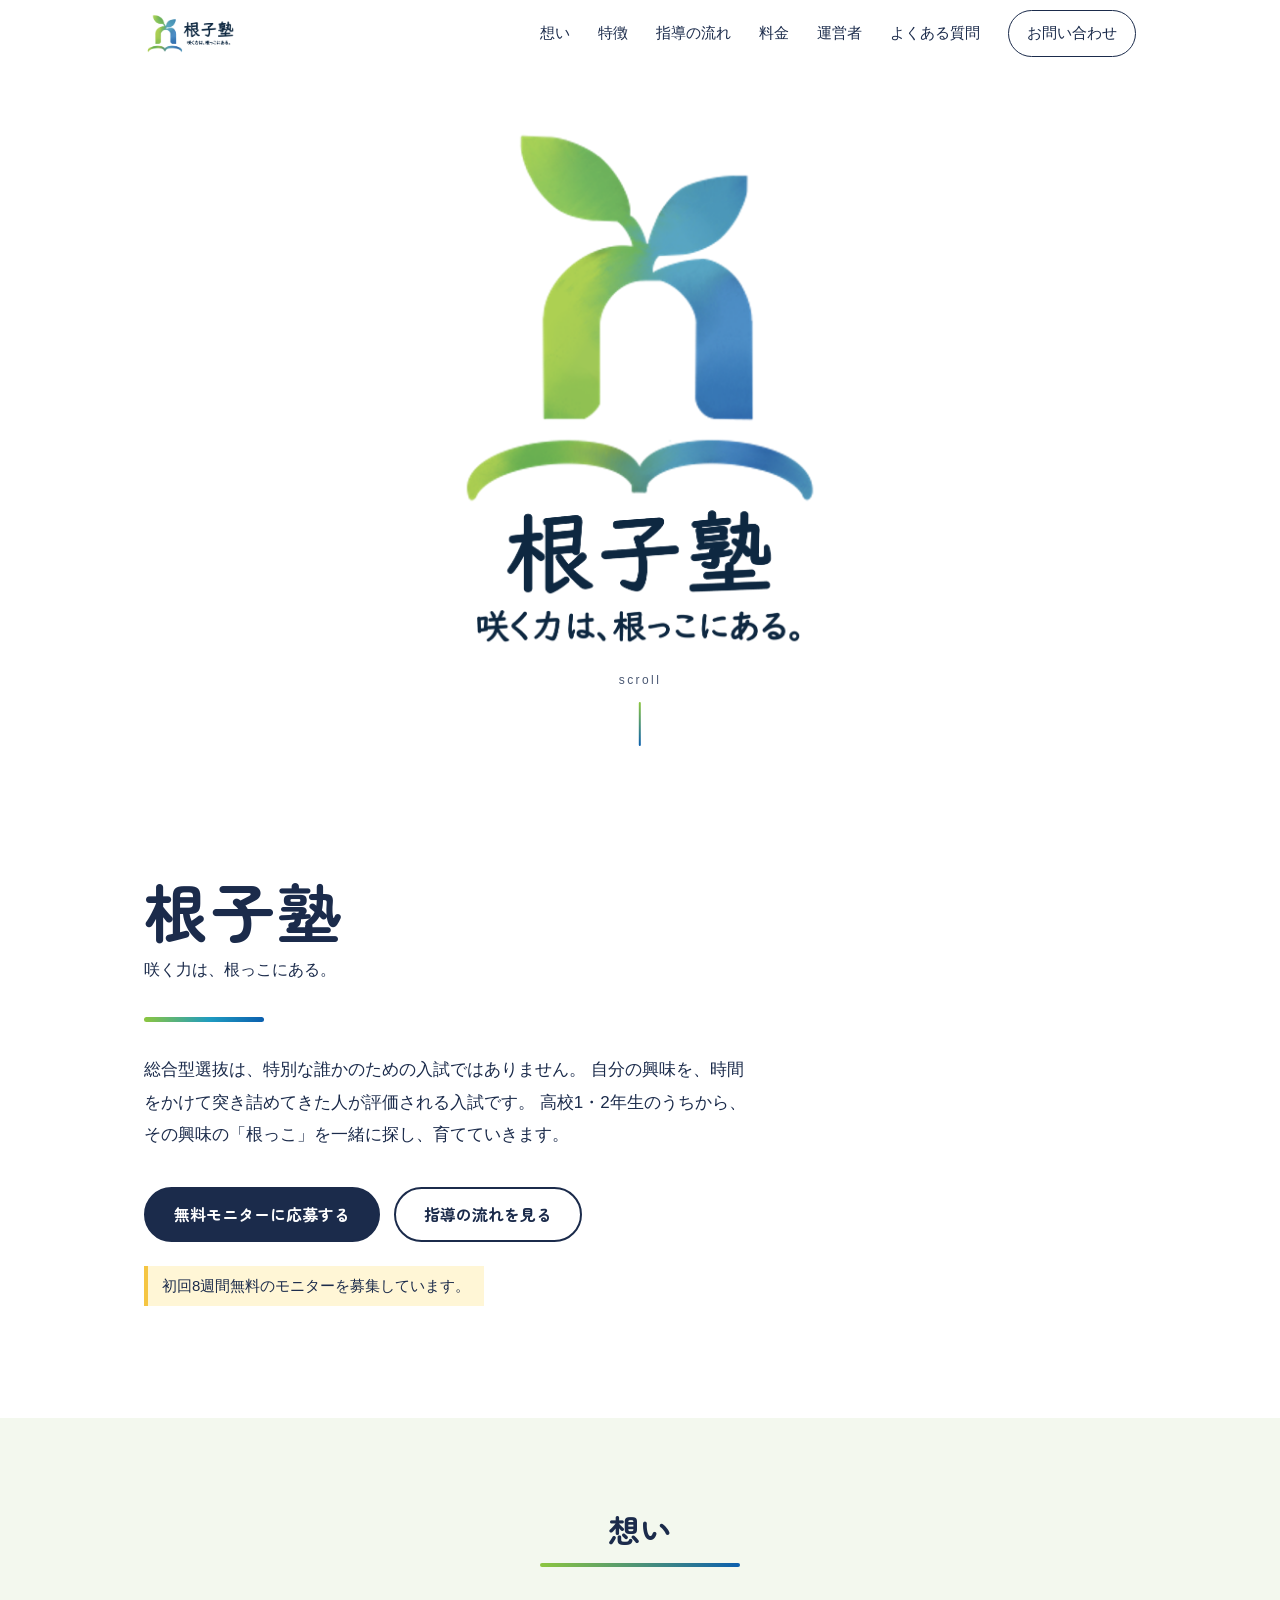
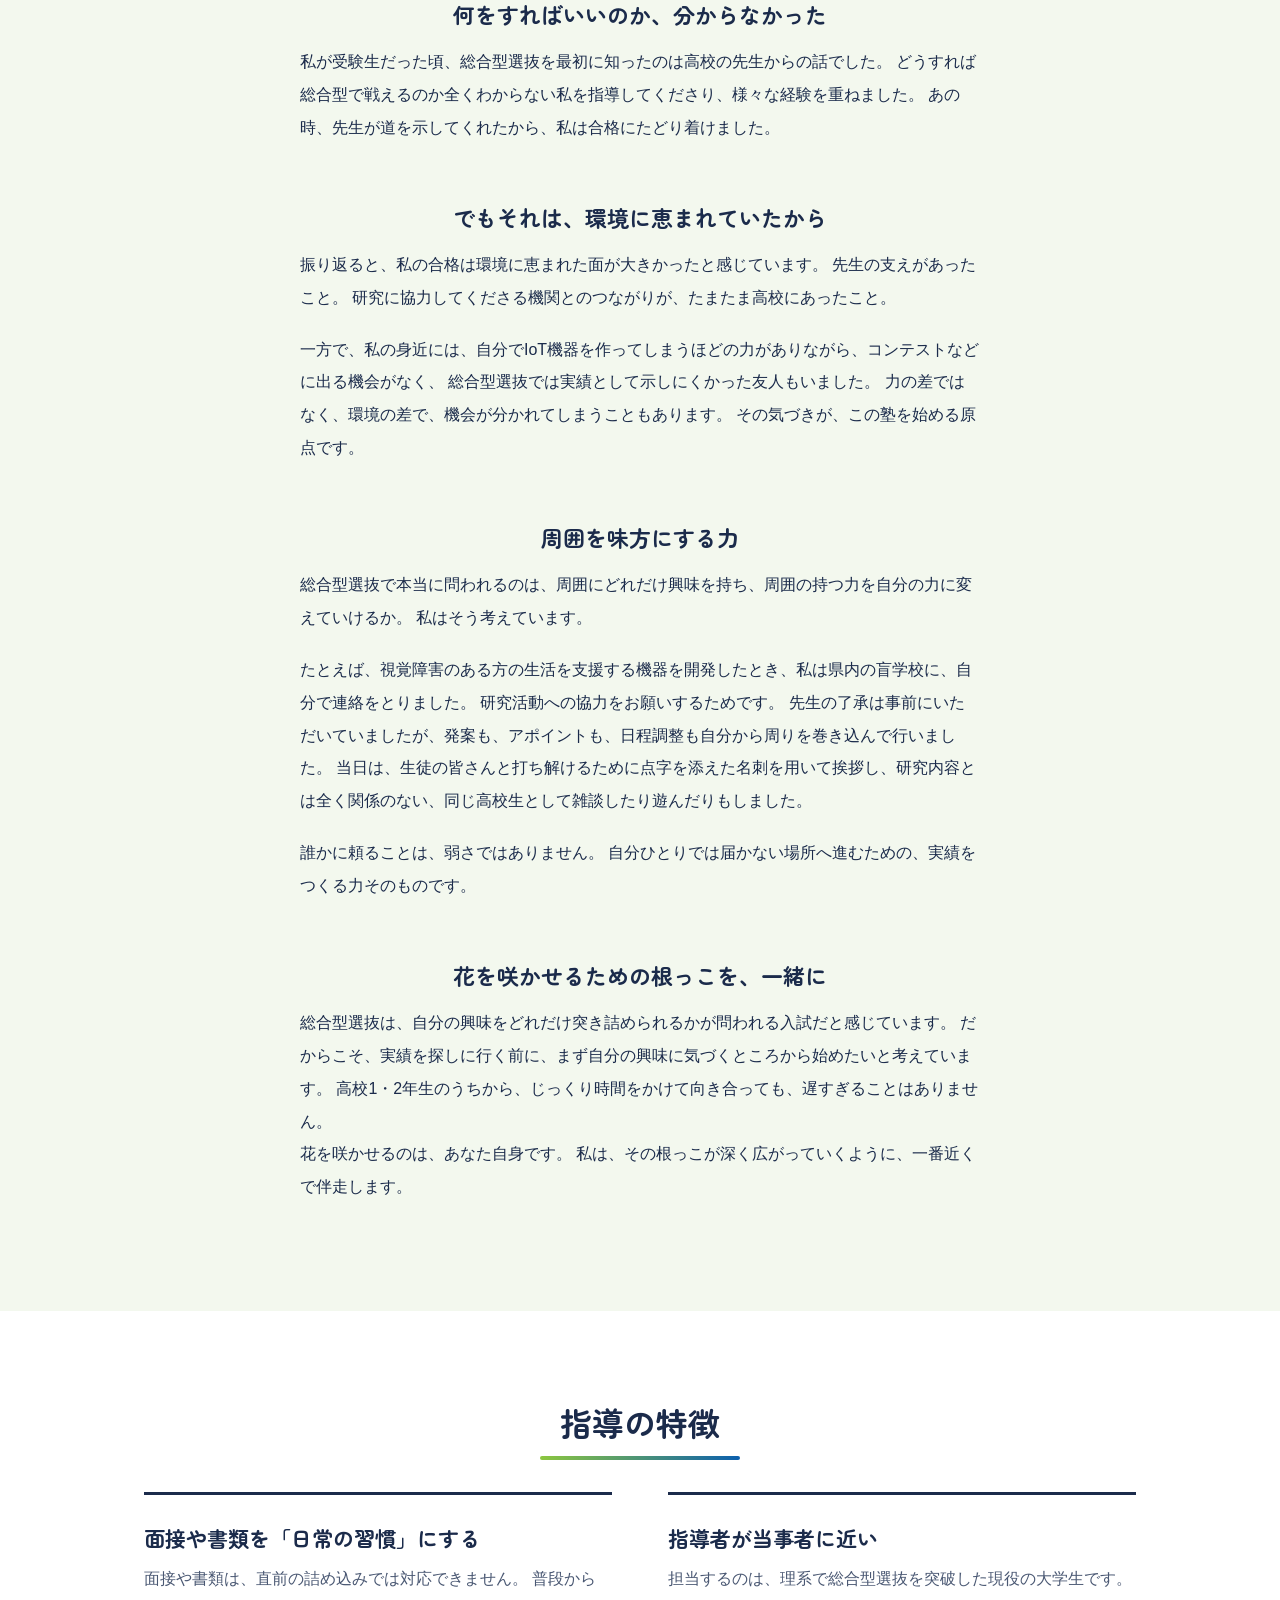
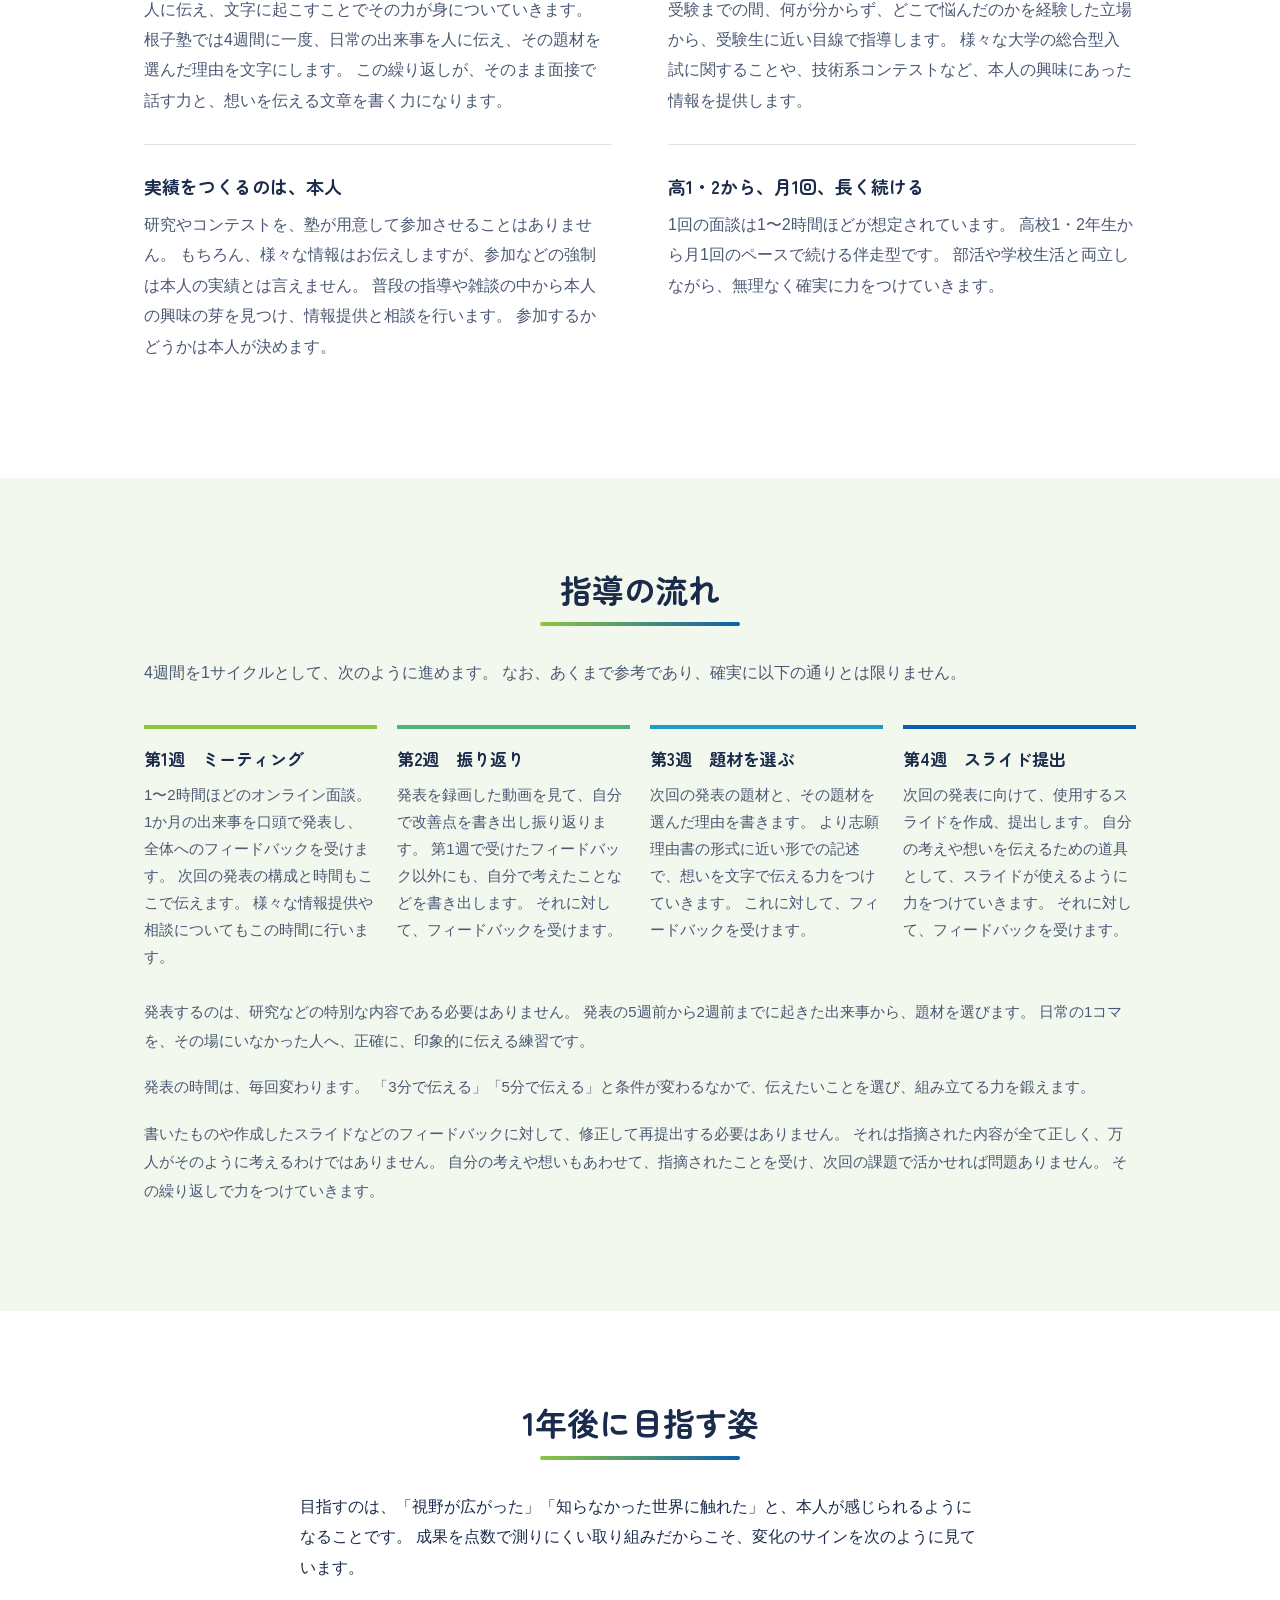
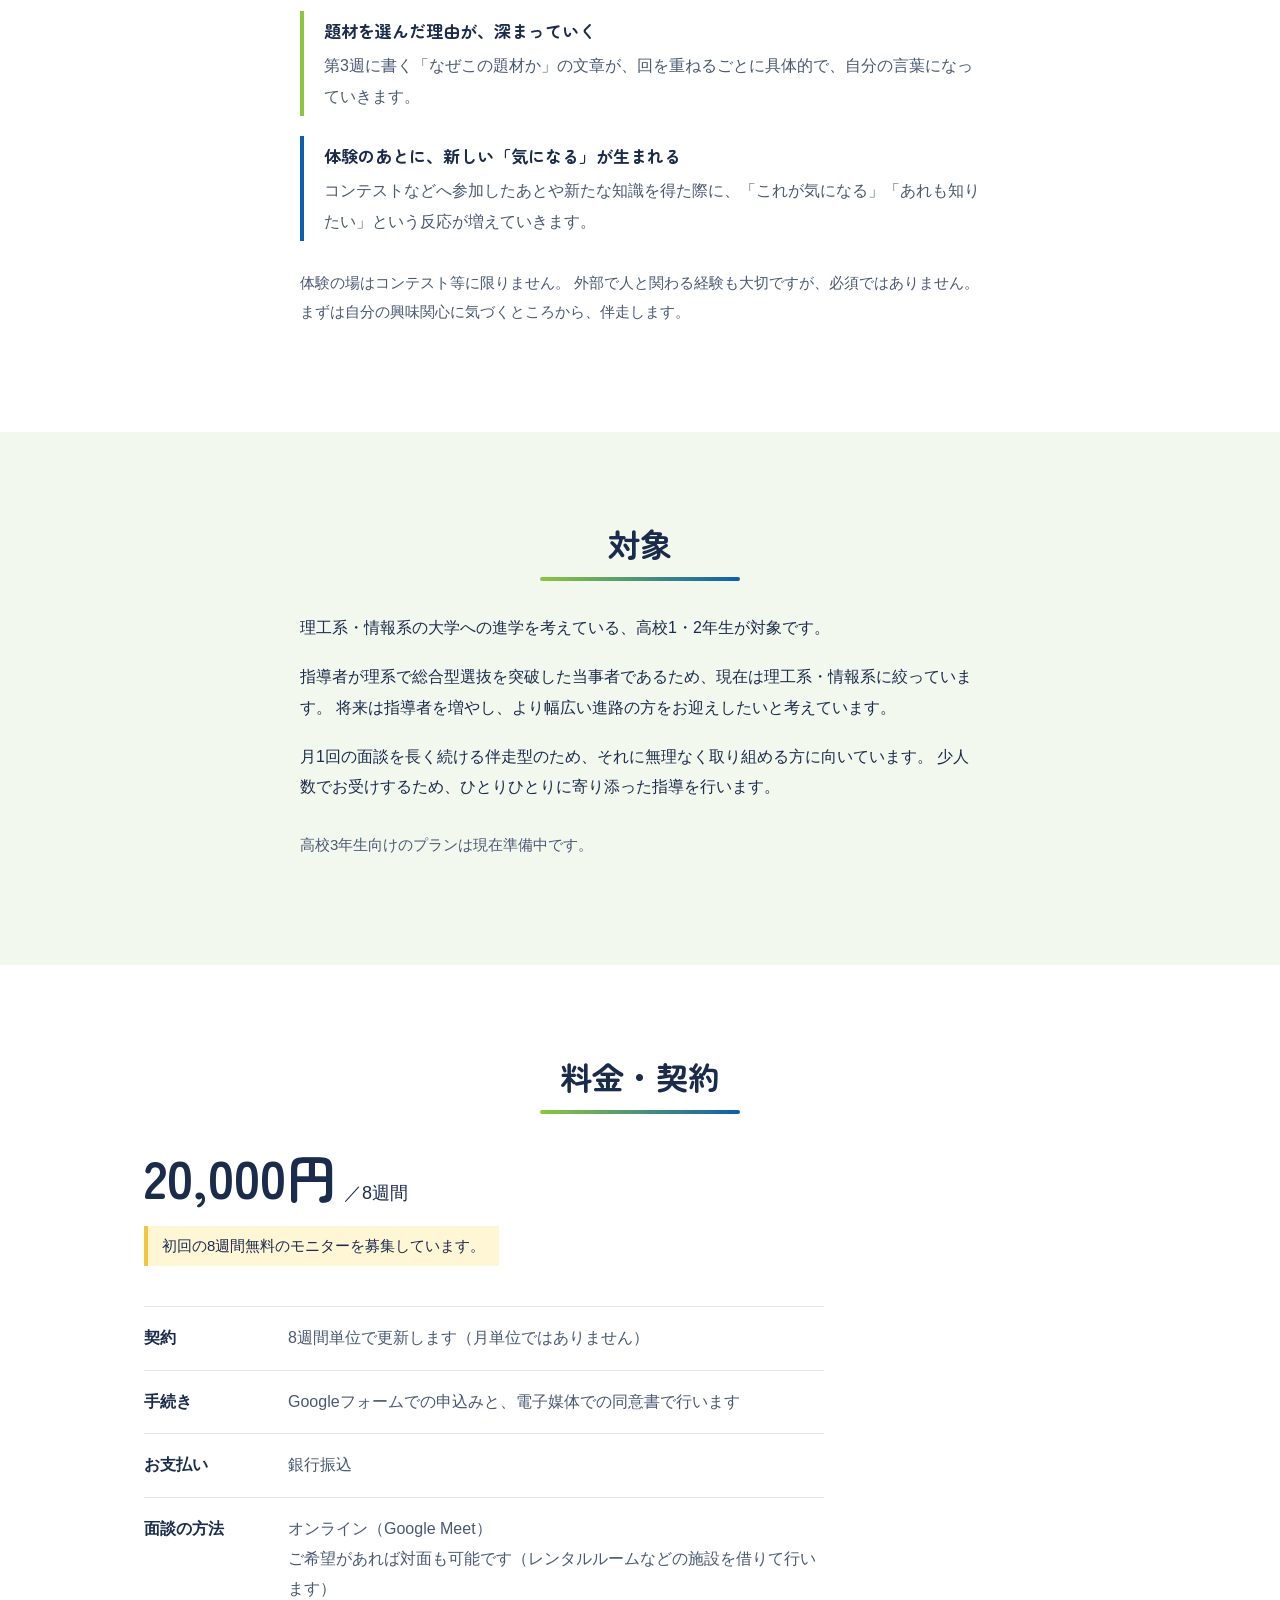
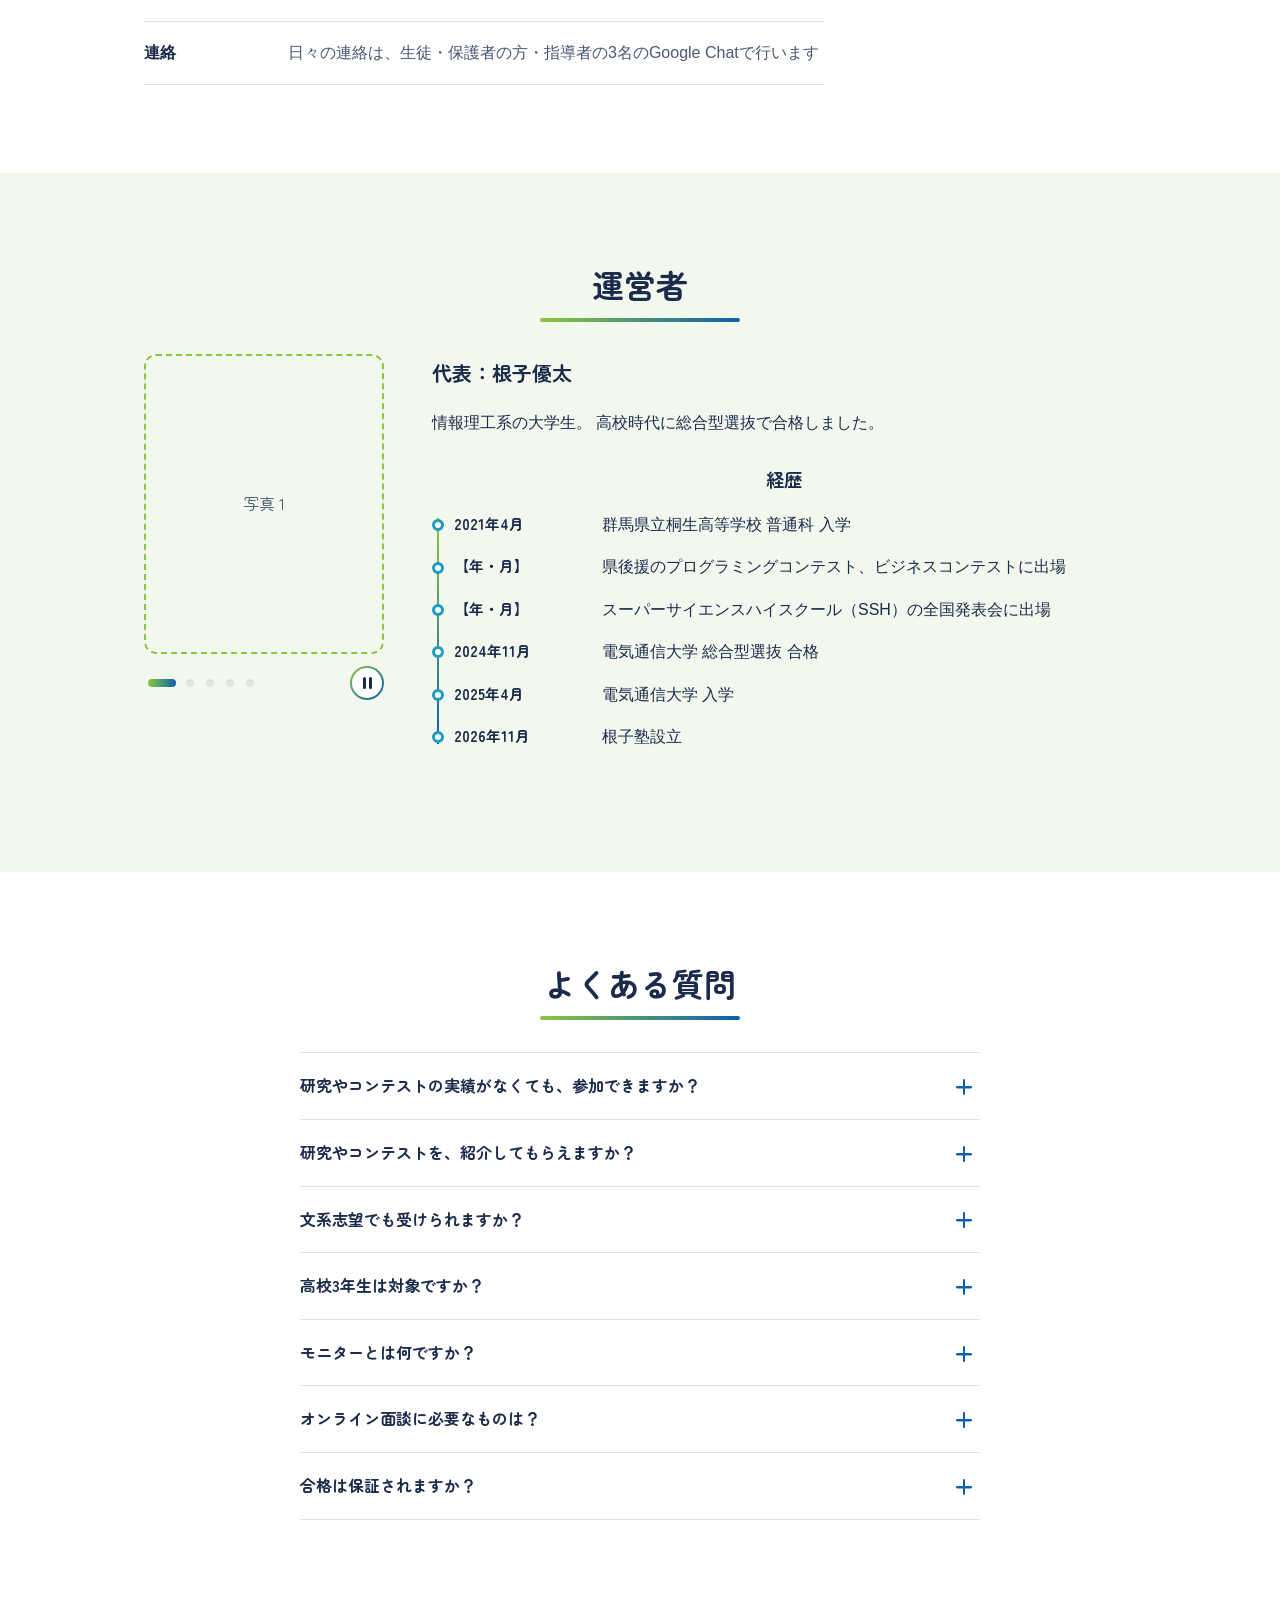
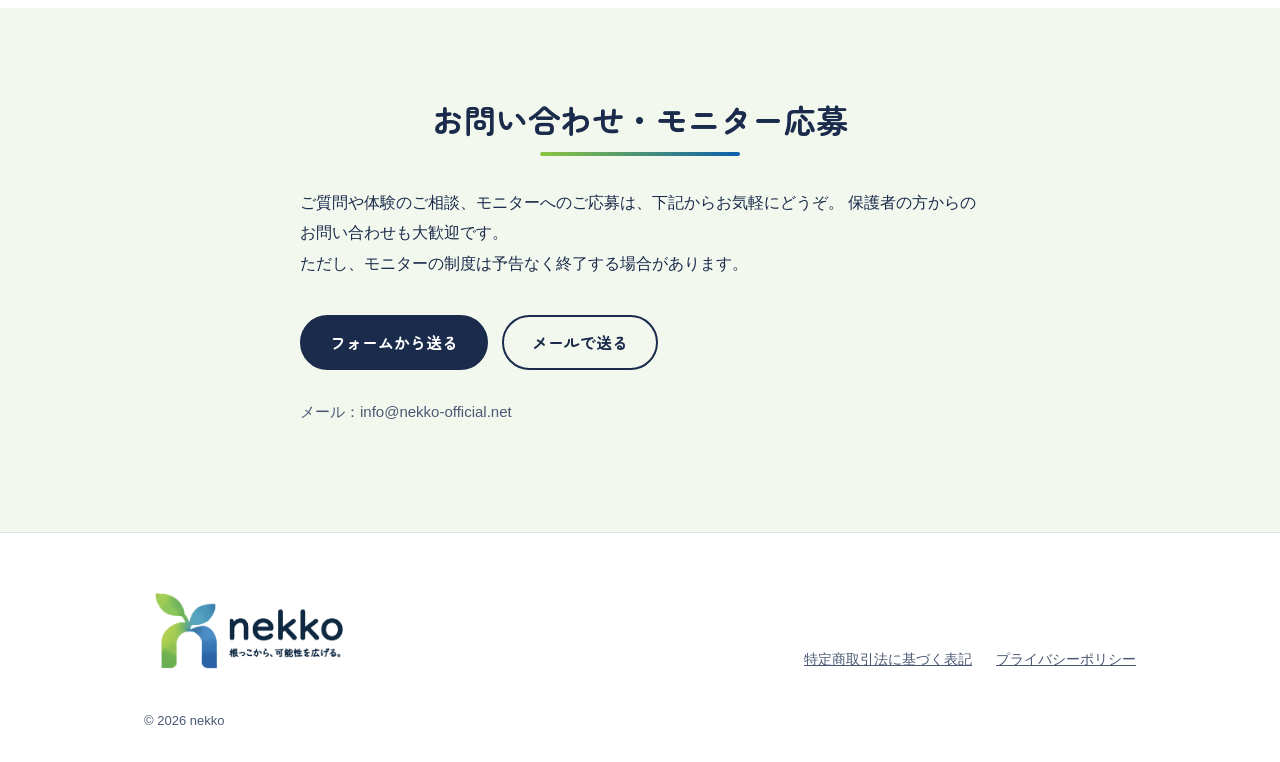
==== index.html @ 1ff7f55e "Revise meta description and clean up comments Updated the description meta tag and removed preparati" ====
<!DOCTYPE html>
<html lang="ja">
<head>
  <meta charset="UTF-8">
  <meta name="viewport" content="width=device-width, initial-scale=1">
  <title>根子塾｜咲く力は、根っこにある。</title>
  <meta name="description" content="理系の高校1・2年生のための、総合型選抜の伴走塾。月1回の面談と日々の小さな発表・記述で、自分の興味を深める習慣をつくります。">
  <meta property="og:title" content="根子塾">
  <meta property="og:description" content="咲く力は、根っこにある。理工系・情報系を志す高校1・2年生のための、総合型選抜の伴走塾。">
  <meta property="og:type" content="website">

  <link rel="preconnect" href="https://fonts.googleapis.com">
  <link rel="preconnect" href="https://fonts.gstatic.com" crossorigin>
  <link href="https://fonts.googleapis.com/css2?family=Zen+Maru+Gothic:wght@500;700&display=swap" rel="stylesheet">
  <script>document.documentElement.classList.add("js");</script>
  <link rel="stylesheet" href="style.css">
</head>
<body id="top">

<div class="sticky-top">

<header class="site-header">
  <div class="inner header-inner">
    <a class="header-logo" href="#top" aria-label="根子塾 ページの先頭へ">
      <img src="logo/juku_Blogo_original.png" alt="根子塾">
    </a>
    <nav class="global-nav" aria-label="メインメニュー">
      <a href="#about">想い</a>
      <a href="#features">特徴</a>
      <a href="#flow">指導の流れ</a>
      <a href="#price">料金</a>
      <a href="#profile">運営者</a>
      <a href="#faq">よくある質問</a>
      <a class="nav-cta" href="#contact">お問い合わせ</a>
    </nav>
  </div>
</header>

</div>

<main>

  <section class="first-view" aria-label="ロゴ">
    <h1 class="first-logo-wrap">
      <img class="first-logo" src="logo/juku_Clogo_original.png" alt="nekko 総合型選抜塾">
    </h1>
    <a class="scroll-cue" href="#intro" aria-label="本文へスクロール">
      <span>scroll</span>
    </a>
  </section>

  <section class="hero" id="intro">
    <div class="inner">
      <p class="hero-catch">根子塾</p>
      <p>咲く力は、根っこにある。</p>
      <div class="rule" aria-hidden="true"></div>
      <p class="hero-lead">
        総合型選抜は、特別な誰かのための入試ではありません。
        自分の興味を、時間をかけて突き詰めてきた人が評価される入試です。
        高校1・2年生のうちから、その興味の「根っこ」を一緒に探し、育てていきます。
      </p>
      <div class="hero-actions">
        <a class="btn btn-primary" href="#contact">無料モニターに応募する</a>
        <a class="btn btn-secondary" href="#flow">指導の流れを見る</a>
      </div>
      <p class="notice">初回8週間無料のモニターを募集しています。</p>
    </div>
  </section>

  <section class="section section-tint" id="about">
    <div class="inner narrow column">
      <h2>想い</h2>

      <h3>何をすればいいのか、分からなかった</h3>
      <p>
        私が受験生だった頃、総合型選抜を最初に知ったのは高校の先生からの話でした。
        どうすれば総合型で戦えるのか全くわからない私を指導してくださり、様々な経験を重ねました。
        あの時、先生が道を示してくれたから、私は合格にたどり着けました。
      </p>

      <h3>でもそれは、環境に恵まれていたから</h3>
      <p>
        振り返ると、私の合格は環境に恵まれた面が大きかったと感じています。
        先生の支えがあったこと。
        研究に協力してくださる機関とのつながりが、たまたま高校にあったこと。
      </p>
      <p>
        一方で、私の身近には、自分でIoT機器を作ってしまうほどの力がありながら、コンテストなどに出る機会がなく、
        総合型選抜では実績として示しにくかった友人もいました。
        力の差ではなく、環境の差で、機会が分かれてしまうこともあります。
        その気づきが、この塾を始める原点です。
      </p>

      <h3>周囲を味方にする力</h3>
      <p>
        総合型選抜で本当に問われるのは、周囲にどれだけ興味を持ち、周囲の持つ力を自分の力に変えていけるか。
        私はそう考えています。
      </p>
      <p>
        たとえば、視覚障害のある方の生活を支援する機器を開発したとき、私は県内の盲学校に、自分で連絡をとりました。
        研究活動への協力をお願いするためです。
        先生の了承は事前にいただいていましたが、発案も、アポイントも、日程調整も自分から周りを巻き込んで行いました。
        当日は、生徒の皆さんと打ち解けるために点字を添えた名刺を用いて挨拶し、研究内容とは全く関係のない、同じ高校生として雑談したり遊んだりもしました。
      </p>
      <p>
        誰かに頼ることは、弱さではありません。
        自分ひとりでは届かない場所へ進むための、実績をつくる力そのものです。
      </p>

      <h3>花を咲かせるための根っこを、一緒に</h3>
      <p>
        総合型選抜は、自分の興味をどれだけ突き詰められるかが問われる入試だと感じています。
        だからこそ、実績を探しに行く前に、まず自分の興味に気づくところから始めたいと考えています。
        高校1・2年生のうちから、じっくり時間をかけて向き合っても、遅すぎることはありません。
        <br>
        花を咲かせるのは、あなた自身です。
        私は、その根っこが深く広がっていくように、一番近くで伴走します。
      </p>
    </div>
  </section>

  <section class="section" id="features">
    <div class="inner">
      <h2>指導の特徴</h2>
      <dl class="features">
        <div class="feature feature-main">
          <dt>面接や書類を「日常の習慣」にする</dt>
          <dd>
            面接や書類は、直前の詰め込みでは対応できません。
            普段から人に伝え、文字に起こすことでその力が身についていきます。
            根子塾では4週間に一度、日常の出来事を人に伝え、その題材を選んだ理由を文字にします。
            この繰り返しが、そのまま面接で話す力と、想いを伝える文章を書く力になります。
          </dd>
        </div>
        <div class="feature feature-main">
          <dt>指導者が当事者に近い</dt>
          <dd>
            担当するのは、理系で総合型選抜を突破した現役の大学生です。
            受験までの間、何が分からず、どこで悩んだのかを経験した立場から、受験生に近い目線で指導します。
            様々な大学の総合型入試に関することや、技術系コンテストなど、本人の興味にあった情報を提供します。
          </dd>
        </div>
        <div class="feature">
          <dt>実績をつくるのは、本人</dt>
          <dd>
            研究やコンテストを、塾が用意して参加させることはありません。
            もちろん、様々な情報はお伝えしますが、参加などの強制は本人の実績とは言えません。
            普段の指導や雑談の中から本人の興味の芽を見つけ、情報提供と相談を行います。
            参加するかどうかは本人が決めます。
          </dd>
        </div>
        <div class="feature">
          <dt>高1・2から、月1回、長く続ける</dt>
          <dd>
            1回の面談は1〜2時間ほどが想定されています。
            高校1・2年生から月1回のペースで続ける伴走型です。
            部活や学校生活と両立しながら、無理なく確実に力をつけていきます。
          </dd>
        </div>
      </dl>
    </div>
  </section>

  <section class="section section-tint" id="flow">
    <div class="inner">
      <h2>指導の流れ</h2>
      <p class="section-lead">
        4週間を1サイクルとして、次のように進めます。
        なお、あくまで参考であり、確実に以下の通りとは限りません。
      </p>
      <ol class="steps">
        <li>
          <h3>第1週　ミーティング</h3>
          <p>
            1〜2時間ほどのオンライン面談。
            1か月の出来事を口頭で発表し、全体へのフィードバックを受けます。
            次回の発表の構成と時間もここで伝えます。
            様々な情報提供や相談についてもこの時間に行います。
          </p>
        </li>
        <li>
          <h3>第2週　振り返り</h3>
          <p>
            発表を録画した動画を見て、自分で改善点を書き出し振り返ります。
            第1週で受けたフィードバック以外にも、自分で考えたことなどを書き出します。
            それに対して、フィードバックを受けます。
          </p>
        </li>
        <li>
          <h3>第3週　題材を選ぶ</h3>
          <p>
            次回の発表の題材と、その題材を選んだ理由を書きます。
            より志願理由書の形式に近い形での記述で、想いを文字で伝える力をつけていきます。
            これに対して、フィードバックを受けます。
          </p>
        </li>
        <li>
          <h3>第4週　スライド提出</h3>
          <p>
            次回の発表に向けて、使用するスライドを作成、提出します。
            自分の考えや想いを伝えるための道具として、スライドが使えるように力をつけていきます。
            それに対して、フィードバックを受けます。
          </p>
        </li>
      </ol>
      <div class="note">
        <p>
          発表するのは、研究などの特別な内容である必要はありません。
          発表の5週前から2週前までに起きた出来事から、題材を選びます。
          日常の1コマを、その場にいなかった人へ、正確に、印象的に伝える練習です。
        </p>
        <p>
          発表の時間は、毎回変わります。
          「3分で伝える」「5分で伝える」と条件が変わるなかで、伝えたいことを選び、組み立てる力を鍛えます。
        </p>
        <p>
          書いたものや作成したスライドなどのフィードバックに対して、修正して再提出する必要はありません。
          それは指摘された内容が全て正しく、万人がそのように考えるわけではありません。
          自分の考えや想いもあわせて、指摘されたことを受け、次回の課題で活かせれば問題ありません。
          その繰り返しで力をつけていきます。
        </p>
      </div>
    </div>
  </section>

  <section class="section" id="goal">
    <div class="inner narrow">
      <h2>1年後に目指す姿</h2>
      <p>
        目指すのは、「視野が広がった」「知らなかった世界に触れた」と、本人が感じられるようになることです。
        成果を点数で測りにくい取り組みだからこそ、変化のサインを次のように見ています。
      </p>
      <ul class="signs">
        <li>
          <strong>題材を選んだ理由が、深まっていく</strong>
          <span>第3週に書く「なぜこの題材か」の文章が、回を重ねるごとに具体的で、自分の言葉になっていきます。</span>
        </li>
        <li>
          <strong>体験のあとに、新しい「気になる」が生まれる</strong>
          <span>コンテストなどへ参加したあとや新たな知識を得た際に、「これが気になる」「あれも知りたい」という反応が増えていきます。</span>
        </li>
      </ul>
      <p class="note">
        体験の場はコンテスト等に限りません。
        外部で人と関わる経験も大切ですが、必須ではありません。
        まずは自分の興味関心に気づくところから、伴走します。
      </p>
    </div>
  </section>

  <section class="section section-tint" id="target">
    <div class="inner narrow">
      <h2>対象</h2>
      <p>理工系・情報系の大学への進学を考えている、高校1・2年生が対象です。</p>
      <p>
        指導者が理系で総合型選抜を突破した当事者であるため、現在は理工系・情報系に絞っています。
        将来は指導者を増やし、より幅広い進路の方をお迎えしたいと考えています。
      </p>
      <p>
        月1回の面談を長く続ける伴走型のため、それに無理なく取り組める方に向いています。
        少人数でお受けするため、ひとりひとりに寄り添った指導を行います。
      </p>
      <p class="note">高校3年生向けのプランは現在準備中です。</p>
    </div>
  </section>

  <section class="section" id="price">
    <div class="inner">
      <h2>料金・契約</h2>
      <div class="price-box">
        <p class="price"><span class="price-num">20,000円</span><span class="price-unit">／8週間</span></p>
        <p class="notice">初回の8週間無料のモニターを募集しています。</p>
      </div>
      <dl class="spec">
        <div><dt>契約</dt><dd>8週間単位で更新します（月単位ではありません）</dd></div>
        <div><dt>手続き</dt><dd>Googleフォームでの申込みと、電子媒体での同意書で行います</dd></div>
        <div><dt>お支払い</dt><dd>銀行振込</dd></div>
        <div><dt>面談の方法</dt><dd>オンライン（Google Meet）<br>ご希望があれば対面も可能です（レンタルルームなどの施設を借りて行います）</dd></div>
        <div><dt>連絡</dt><dd>日々の連絡は、生徒・保護者の方・指導者の3名のGoogle Chatで行います</dd></div>
      </dl>
    </div>
  </section>

  <section class="section section-tint" id="profile">
    <div class="inner">
      <h2>運営者</h2>
      <div class="profile">

        <figure class="profile-photo">
          <!--
            【プロフィール写真のスライダー】横に自動で切り替わります（約4秒ごと）。
            各 <li class="slide"> の中の <div class="photo-placeholder">…</div> を、次の形の <img> に置き換えてください。
              <img src="images/profile-1.jpg" alt="写真の説明" loading="lazy">
            ・枚数を増減するときは <li class="slide">…</li> を追加・削除するだけです（ドットも自動で増減します）。
            ・推奨：縦長（4:5）。正方形や横長でも自動で切り抜かれます。
            ・先頭の1枚だけは loading="lazy" を付けないでください。
          -->
          <div class="slider" role="group" aria-roledescription="カルーセル" aria-label="運営者の写真">
            <ul class="slider-track">
              <li class="slide" aria-label="1枚目">
                <div class="photo-placeholder" role="img" aria-label="写真1を配置する場所"><span>写真 1</span></div>
              </li>
              <li class="slide" aria-label="2枚目">
                <div class="photo-placeholder" role="img" aria-label="写真2を配置する場所"><span>写真 2</span></div>
              </li>
              <li class="slide" aria-label="3枚目">
                <div class="photo-placeholder" role="img" aria-label="写真3を配置する場所"><span>写真 3</span></div>
              </li>
              <li class="slide" aria-label="4枚目">
                <div class="photo-placeholder" role="img" aria-label="写真4を配置する場所"><span>写真 4</span></div>
              </li>
              <li class="slide" aria-label="5枚目">
                <div class="photo-placeholder" role="img" aria-label="写真5を配置する場所"><span>写真 5</span></div>
              </li>
            </ul>
            <div class="slider-controls"></div>
          </div>
        </figure>

        <div class="profile-body">
          <p class="profile-name">代表：根子優太</p>
          <p>
            情報理工系の大学生。
            高校時代に総合型選抜で合格しました。
          </p>

          <h3 class="timeline-title">経歴</h3>
          <ol class="timeline">
            <li>
              <time>2021年4月</time>
              <p>群馬県立桐生高等学校 普通科 入学</p>
            </li>
            <li>
              <time>【年・月】</time>
              <p>県後援のプログラミングコンテスト、ビジネスコンテストに出場</p>
            </li>
            <li>
              <time>【年・月】</time>
              <p>スーパーサイエンスハイスクール（SSH）の全国発表会に出場</p>
            </li>
            <li>
              <time>2024年11月</time>
              <p>電気通信大学 総合型選抜 合格</p>
            </li>
            <li>
              <time>2025年4月</time>
              <p>電気通信大学 入学</p>
            </li>
            <li>
              <time>2026年11月</time>
              <p>根子塾設立</p>
            </li>
          </ol>
        </div>

      </div>
    </div>
  </section>

  <section class="section" id="faq">
    <div class="inner narrow">
      <h2>よくある質問</h2>
      <div class="faq">
        <details>
          <summary>研究やコンテストの実績がなくても、参加できますか？</summary>
          <p>もちろんです。発表する内容は、特別なものである必要はありません。日常の1コマから始めて、自分の興味に気づくところから伴走します。</p>
        </details>
        <details>
          <summary>研究やコンテストを、紹介してもらえますか？</summary>
          <p>情報提供はします。普段の雑談から生徒が何に興味を持つかを探り、コンテストなどへの参加を提案することもあります。ただし、参加の強制はしません。実績をつくる主体は本人です。</p>
        </details>
        <details>
          <summary>文系志望でも受けられますか？</summary>
          <p>現在は、理工系・情報系を志望する方に絞っています。どうしても指導をご希望の際には、一度ご連絡ください。</p>
        </details>
        <details>
          <summary>高校3年生は対象ですか？</summary>
          <p>現在は、高校1・2年生向けの伴走型の指導を確立することを優先しております。高校3年生向けのプランは現在準備中です。</p>
        </details>
        <details>
          <summary>モニターとは何ですか？</summary>
          <p>最初の契約（8週間）を無料でお試しいただく制度です。2回目以降は、8週間ごとの契約となります。ただし、この制度は予告なく終了する場合があります。
          </p>
        </details>
        <details>
          <summary>オンライン面談に必要なものは？</summary>
          <p>Google Meetを利用できるパソコンやタブレットと、インターネット環境があれば参加できます。</p>
        </details>
        <details>
          <summary>合格は保証されますか？</summary>
          <p>合格をお約束することはできません。入試の結果は、本人の取り組みと、志望先との相性など多くの要素で決まるためです。私たちが約束するのは、自分の興味を深める時間と、そのための伴走です。</p>
        </details>
      </div>
    </div>
  </section>

  <section class="section section-tint" id="contact">
    <div class="inner narrow">
      <h2>お問い合わせ・モニター応募</h2>
      <p>
        ご質問や体験のご相談、モニターへのご応募は、下記からお気軽にどうぞ。
        保護者の方からのお問い合わせも大歓迎です。
        <br>ただし、モニターの制度は予告なく終了する場合があります。
      </p>
      <div class="hero-actions">
        <a class="btn btn-primary" href="GOOGLE_FORM_URL">フォームから送る</a>
        <a class="btn btn-secondary" href="mailto:info@nekko-official.net">メールで送る</a>
      </div>
      <p class="note">メール：info@nekko-official.net</p>
    </div>
  </section>

</main>

<footer class="site-footer">
  <div class="inner footer-inner">
    <div>
      <img class="footer-logo" src="logo/nekko-official_Blogo_original.png" alt="nekko">
    </div>
    <nav class="footer-nav" aria-label="フッターメニュー">
      <a href="tokushoho.html">特定商取引法に基づく表記</a>
      <a href="privacy.html">プライバシーポリシー</a>
    </nav>
  </div>
  <p class="copyright">© 2026 nekko</p>
</footer>

<script>
  (function () {
    var header = document.querySelector(".site-header");
    var target = document.querySelector(".first-logo");
    if (!header || !target || !("IntersectionObserver" in window)) {
      document.documentElement.classList.remove("js");
      return;
    }
    new IntersectionObserver(function (entries) {
      header.classList.toggle("show-logo", !entries[0].isIntersecting);
    }).observe(target);
  })();
</script>

<script>
  (function () {
    var slider = document.querySelector(".slider");
    if (!slider) return;
    var track = slider.querySelector(".slider-track");
    var slides = track.children;
    var n = slides.length;
    var controls = slider.querySelector(".slider-controls");
    if (n < 2) return;

    var reduce = window.matchMedia("(prefers-reduced-motion: reduce)").matches;
    var INTERVAL = 4000;
    var playing = !reduce;
    var hold = false;
    var index = 0;

    var dots = [];
    var dotWrap = document.createElement("div");
    dotWrap.className = "slider-dots";
    for (var i = 0; i < n; i++) {
      (function (i) {
        var b = document.createElement("button");
        b.type = "button";
        b.setAttribute("aria-label", (i + 1) + "枚目を表示");
        b.addEventListener("click", function () { go(i); });
        dotWrap.appendChild(b);
        dots.push(b);
      })(i);
    }
    controls.appendChild(dotWrap);

    var toggle = document.createElement("button");
    toggle.type = "button";
    toggle.className = "slider-toggle";
    function renderToggle() {
      toggle.classList.toggle("is-paused", !playing);
      toggle.setAttribute("aria-label", playing ? "自動スクロールを停止" : "自動スクロールを再生");
      toggle.title = playing ? "停止" : "再生";
    }
    toggle.addEventListener("click", function () { playing = !playing; renderToggle(); });
    renderToggle();
    controls.appendChild(toggle);

    function render() {
      for (var i = 0; i < n; i++) {
        if (i === index) dots[i].setAttribute("aria-current", "true");
        else dots[i].removeAttribute("aria-current");
      }
    }
    function go(i, instant) {
      index = (i + n) % n;
      track.scrollTo({ left: index * track.clientWidth, behavior: (reduce || instant) ? "auto" : "smooth" });
      render();
    }

    track.addEventListener("scroll", function () {
      var i = Math.round(track.scrollLeft / track.clientWidth);
      if (i !== index && i >= 0 && i < n) { index = i; render(); }
    }, { passive: true });

    slider.addEventListener("mouseenter", function () { hold = true; });
    slider.addEventListener("mouseleave", function () { hold = false; });
    slider.addEventListener("focusin", function () { hold = true; });
    slider.addEventListener("focusout", function () { hold = false; });
    slider.addEventListener("touchstart", function () { hold = true; }, { passive: true });
    slider.addEventListener("touchend", function () { hold = false; }, { passive: true });

    var visible = true;
    if ("IntersectionObserver" in window) {
      new IntersectionObserver(function (entries) { visible = entries[0].isIntersecting; }).observe(slider);
    }

    setInterval(function () {
      if (playing && !hold && visible && !document.hidden) go(index + 1);
    }, INTERVAL);

    window.addEventListener("resize", function () { go(index, true); });
    render();
  })();
</script>

</body>
</html>
---- style.css ----
/* ==========================================================
   nekko 総合型選抜塾 — style.css
   方向性: 余白多め・シンプル（ロゴの配色を土台にする）
   ========================================================== */

:root {
  /* ロゴの配色 */
  --navy: #1b2b4b;        /* 文字・ワードマーク */
  --blue: #0b5fae;        /* リンク・強調 */
  --teal: #1e9bc0;
  --green: #8cc63f;
  --yellow: #f5c542;      /* アクセント（お知らせ） */
  --yellow-soft: #fff6d6;

  --text: #1b2b4b;
  --text-sub: #4a5873;
  --bg: #ffffff;
  --bg-tint: #f3f8ee;     /* ごく薄い緑 */
  --line: #dde5e0;

  --font-head: "Zen Maru Gothic", "Hiragino Maru Gothic ProN", "Yu Gothic", "Meiryo", sans-serif;
  --font-body: "Hiragino Kaku Gothic ProN", "Hiragino Sans", "Noto Sans JP", "Yu Gothic", "Meiryo", sans-serif;

  --maxw: 1040px;
  --narrow: 680px;
}

/* ---------- ベース ---------- */
*, *::before, *::after { box-sizing: border-box; }

html { scroll-behavior: smooth; scroll-padding-top: 80px; }

body {
  margin: 0;
  background: var(--bg);
  color: var(--text);
  font-family: var(--font-body);
  font-size: 16px;
  line-height: 1.9;
  -webkit-text-size-adjust: 100%;
  text-align: left;   /* 本文はすべて左揃え（サブタイトルのみ中央揃え） */
}

h1, h2, h3 {
  font-family: var(--font-head);
  font-weight: 700;
  line-height: 1.45;
  margin: 0;
}

p { margin: 0 0 1.2em; }
a { color: var(--blue); }
ul, ol, dl, dd { margin: 0; padding: 0; }
li { list-style: none; }

a:focus-visible, .btn:focus-visible {
  outline: 3px solid var(--teal);
  outline-offset: 3px;
}

.inner {
  width: 100%;
  max-width: var(--maxw);
  margin: 0 auto;
  padding: 0 24px;
}
.inner.narrow { max-width: calc(var(--narrow) + 48px); }

@media (prefers-reduced-motion: reduce) {
  html { scroll-behavior: auto; }
}

/* ---------- ヘッダー（バナーと一緒に画面上部へ追従） ---------- */
.sticky-top {
  position: sticky;
  top: 0;
  z-index: 100;
}

.site-header {
  background: var(--bg);
  border-bottom: 1px solid transparent;
  transition: border-color 0.25s ease;
}
.site-header.show-logo { border-bottom-color: var(--line); }

.header-inner {
  display: flex;
  align-items: center;
  justify-content: space-between;
  gap: 24px;
  padding-top: 10px;
  padding-bottom: 10px;
  min-height: 64px;
}

/* 左上のロゴ（塾のロゴ Bタイプ）。高さだけ指定し、幅は自動 */
.header-logo { display: block; line-height: 0; }
.header-logo img { display: block; height: 40px; width: auto; }

/* JS有効時：ファーストビューのロゴが見えている間は隠す（場所は確保してメニューは右に固定） */
.js .header-logo {
  opacity: 0;
  visibility: hidden;
  transition: opacity 0.25s ease, visibility 0.25s;
}
.js .site-header.show-logo .header-logo {
  opacity: 1;
  visibility: visible;
}


.global-nav {
  display: flex;
  align-items: center;
  gap: 28px;
  font-size: 0.9375rem;
}
.global-nav a {
  color: var(--navy);
  text-decoration: none;
}
.global-nav a:hover { color: var(--blue); }

.global-nav .nav-cta {
  padding: 8px 18px;
  border: 1.5px solid var(--navy);
  border-radius: 999px;
}
.global-nav .nav-cta:hover {
  background: var(--navy);
  color: #fff;
}

/* ---------- ヒーロー ---------- */
.hero { padding: 96px 0 112px; }

.hero-catch {
  margin: 0;
  font-family: var(--font-head);
  font-weight: 700;
  font-size: clamp(2.25rem, 6.2vw, 4rem);
  letter-spacing: 0.04em;
  line-height: 1.4;
}

/* ロゴの「緑→青」のグラデーションを細い線で再現 */
.rule {
  width: 120px;
  height: 5px;
  margin: 32px 0;
  border-radius: 3px;
  background: linear-gradient(90deg, var(--green), var(--teal) 55%, var(--blue));
}

.hero-lead {
  max-width: 36em;
  font-size: 1.0625rem;
  color: var(--text);
}

.hero-actions {
  display: flex;
  flex-wrap: wrap;
  gap: 14px;
  margin: 36px 0 24px;
}

.notice {
  display: inline-block;
  margin: 0;
  padding: 6px 14px;
  background: var(--yellow-soft);
  border-left: 4px solid var(--yellow);
  font-size: 0.9375rem;
}

/* ---------- ボタン ---------- */
.btn {
  display: inline-block;
  padding: 14px 28px;
  border-radius: 999px;
  border: 2px solid var(--navy);
  font-family: var(--font-head);
  font-weight: 700;
  font-size: 1rem;
  line-height: 1.4;
  text-decoration: none;
  text-align: center;
}
.btn-primary { background: var(--navy); color: #fff; }
.btn-primary:hover { background: var(--blue); border-color: var(--blue); }
.btn-secondary { background: transparent; color: var(--navy); }
.btn-secondary:hover { background: var(--navy); color: #fff; }

/* ---------- セクション共通 ---------- */
.section { padding: 88px 0; }
.section-tint { background: var(--bg-tint); }

.section h1.page-heading,
.section h2 {
  font-size: clamp(1.5rem, 3.4vw, 2rem);
  margin-bottom: 32px;
  padding-bottom: 14px;
  position: relative;
  text-align: center;   /* サブタイトルは中央揃え */
}
/* 見出し下の短いグラデーション線（ロゴの芽の色） */
.section h1.page-heading::after,
.section h2::after {
  content: "";
  position: absolute;
  left: 50%;
  transform: translateX(-50%);
  bottom: 0;
  width: 200px;
  height: 4px;
  border-radius: 2px;
  background: linear-gradient(90deg, var(--green), var(--blue));
}

.section-lead { color: var(--text-sub); margin-bottom: 36px; }

.note {
  margin-top: 28px;
  color: var(--text-sub);
  font-size: 0.9375rem;
}

/* ---------- 特徴 ---------- */
.features {
  display: grid;
  grid-template-columns: 1fr 1fr;
  gap: 0 56px;
}
.feature {
  padding: 28px 0;
  border-top: 1px solid var(--line);
}
.feature-main { border-top: 3px solid var(--navy); }
.feature dt {
  font-family: var(--font-head);
  font-weight: 700;
  font-size: 1.125rem;
  line-height: 1.5;
  margin-bottom: 10px;
}
.feature-main dt { font-size: 1.3125rem; }
.feature dd { color: var(--text-sub); }

/* ---------- 指導の流れ ---------- */
.steps {
  display: grid;
  grid-template-columns: repeat(4, 1fr);
  gap: 20px;
}
.steps li {
  padding-top: 18px;
  border-top: 4px solid var(--green);
}
.steps li:nth-child(2) { border-top-color: #4fb27a; }
.steps li:nth-child(3) { border-top-color: var(--teal); }
.steps li:nth-child(4) { border-top-color: var(--blue); }
.steps h3 {
  font-size: 1.0625rem;
  margin-bottom: 10px;
}
.steps p {
  margin: 0;
  color: var(--text-sub);
  font-size: 0.9375rem;
  line-height: 1.8;
}

/* ---------- 料金・契約 ---------- */
.price-box { margin-bottom: 40px; }
.price { margin: 0 0 16px; }
.price-num {
  font-family: var(--font-head);
  font-weight: 700;
  font-size: clamp(2.25rem, 6vw, 3.25rem);
  line-height: 1.2;
}
.price-unit { margin-left: 6px; font-size: 1.125rem; }

.spec { max-width: var(--narrow); }
.spec > div {
  display: grid;
  grid-template-columns: 8em 1fr;
  gap: 16px;
  padding: 16px 0;
  border-top: 1px solid var(--line);
}
.spec > div:last-child { border-bottom: 1px solid var(--line); }
.spec dt { font-weight: 700; }
.spec dd { color: var(--text-sub); }

/* ---------- 運営者 ---------- */
.profile-name {
  font-family: var(--font-head);
  font-weight: 700;
  font-size: 1.25rem;
  margin-bottom: 16px;
}
.profile {
  display: grid;
  grid-template-columns: 240px 1fr;
  gap: 48px;
  align-items: start;
}
.profile-photo { margin: 0; }
.photo-placeholder,
.profile-photo img {
  display: block;
  width: 100%;
  aspect-ratio: 4 / 5;
  object-fit: cover;
  border-radius: 12px;
}
.photo-placeholder {
  display: flex;
  align-items: center;
  justify-content: center;
  background: var(--bg-tint);
  border: 2px dashed var(--green);
  color: var(--text-sub);
  font-family: var(--font-head);
}

.timeline-title {
  text-align: center;
  margin: 28px 0 12px;
  font-size: 1.125rem;
}
/* 経歴（時系列）。左に年月、右に出来事、縦線でつなぐ */
.timeline {
  position: relative;
  margin: 0 0 1.6em;
  padding-left: 22px;
}
.timeline::before {
  content: "";
  position: absolute;
  left: 5px;
  top: 0.9em;
  bottom: 0.9em;
  width: 2px;
  background: linear-gradient(180deg, var(--green), var(--blue));
}
.timeline li {
  position: relative;
  display: grid;
  grid-template-columns: 8.5em 1fr;
  gap: 12px;
  padding: 6px 0;
}
.timeline li::before {
  content: "";
  position: absolute;
  left: -22px;
  top: 0.95em;
  width: 12px;
  height: 12px;
  border-radius: 50%;
  background: #fff;
  border: 3px solid var(--teal);
}
.timeline time {
  font-family: var(--font-head);
  font-weight: 700;
  font-size: 0.9375rem;
  line-height: 1.9;
}
.timeline p { margin: 0; }

/* ---------- プロフィール写真のスライダー（横に自動スクロール） ---------- */
.slider { position: relative; }
.slider-track {
  display: flex;
  margin: 0;
  padding: 0;
  overflow-x: auto;
  scroll-snap-type: x mandatory;
  scrollbar-width: none;          /* スクロールバーは隠す（スワイプ・ドットで操作） */
  border-radius: 12px;
}
.slider-track::-webkit-scrollbar { display: none; }
.slide {
  flex: 0 0 100%;
  scroll-snap-align: start;
  list-style: none;
}

.slider-controls {
  display: flex;
  align-items: center;
  justify-content: space-between;
  gap: 8px;
  margin-top: 12px;
}

/* ドット：選択中のものだけ、緑→青のグラデーションの細長い形になる */
.slider-dots { display: flex; align-items: center; }
.slider-dots button {
  width: 20px;
  height: 24px;
  padding: 0;
  border: 0;
  background: transparent;
  cursor: pointer;
  transition: width 0.3s ease;
}
.slider-dots button[aria-current="true"] { width: 36px; }
.slider-dots button::before {
  content: "";
  display: block;
  width: 8px;
  height: 8px;
  margin: auto;
  border-radius: 999px;
  background: var(--line);
  transition: width 0.3s ease, background 0.3s ease;
}
.slider-dots button:hover::before { background: var(--teal); }
.slider-dots button[aria-current="true"]::before {
  width: 28px;
  background: linear-gradient(90deg, var(--green), var(--blue));
}

/* 停止／再生ボタン：緑→青の縁取りの丸ボタン。アイコンはCSSで描く */
.slider-toggle {
  position: relative;
  flex: 0 0 auto;
  width: 34px;
  height: 34px;
  padding: 0;
  border: 2px solid transparent;
  border-radius: 50%;
  background:
    linear-gradient(#fff, #fff) padding-box,
    linear-gradient(135deg, var(--green), var(--blue)) border-box;
  color: var(--navy);
  font-size: 0;             /* 文字は使わない（読み上げ用のラベルだけ） */
  cursor: pointer;
  transition: color 0.2s ease, box-shadow 0.2s ease, transform 0.2s ease;
}
/* 停止アイコン（縦棒2本）：自動スクロール中に表示 */
.slider-toggle::before {
  content: "";
  position: absolute;
  top: 50%;
  left: 50%;
  width: 3px;
  height: 12px;
  margin: -6px 0 0 -4.5px;
  border-radius: 1.5px;
  background: currentColor;
  box-shadow: 6px 0 0 currentColor;
}
/* 再生アイコン（三角）：停止中に表示 */
.slider-toggle.is-paused::before {
  width: 0;
  height: 0;
  margin: -6px 0 0 -3px;
  border-style: solid;
  border-width: 6px 0 6px 10px;
  border-color: transparent transparent transparent currentColor;
  border-radius: 0;
  background: none;
  box-shadow: none;
}
.slider-toggle:hover {
  background:
    linear-gradient(135deg, var(--green), var(--blue)) padding-box,
    linear-gradient(135deg, var(--green), var(--blue)) border-box;
  color: #fff;
  box-shadow: 0 4px 12px rgba(11, 95, 174, 0.25);
  transform: translateY(-1px);
}
.slider-toggle:active { transform: translateY(0); }
.slider-dots button:focus-visible,
.slider-toggle:focus-visible {
  outline: 3px solid var(--teal);
  outline-offset: 2px;
}
@media (prefers-reduced-motion: reduce) {
  .slider-track { scroll-behavior: auto; }
  .slider-dots button,
  .slider-dots button::before,
  .slider-toggle { transition: none; }
}

/* ---------- フッター ---------- */
.site-footer {
  text-align: left;
  padding: 56px 0 28px;
  border-top: 1px solid var(--line);
}
.footer-inner {
  display: flex;
  flex-wrap: wrap;
  justify-content: space-between;
  align-items: flex-end;
  gap: 24px;
}
.footer-logo {
  display: block;
  height: 84px;
  width: auto;
}
.footer-tagline { margin: 10px 0 0; color: var(--text-sub); font-size: 0.9375rem; }
.footer-nav { display: flex; flex-wrap: wrap; gap: 8px 24px; font-size: 0.875rem; }
.footer-nav a { color: var(--text-sub); }
.copyright {
  max-width: var(--maxw);
  margin: 36px auto 0;
  padding: 0 24px;
  color: var(--text-sub);
  font-size: 0.8125rem;
}

/* ---------- タブレット ---------- */
@media (max-width: 900px) {
  .steps { grid-template-columns: 1fr 1fr; gap: 32px 24px; }
}

/* ---------- スマートフォン ---------- */
@media (max-width: 720px) {
  body { font-size: 15.5px; }

  .header-inner { padding-top: 8px; padding-bottom: 8px; min-height: 56px; }
  .header-logo img { height: 34px; }
  /* 狭い画面ではメニューを省略し、お問い合わせだけ残す */
  .global-nav a:not(.nav-cta) { display: none; }

  .hero { padding: 56px 0 64px; }
  .first-view { min-height: 70vh; min-height: 70svh; padding-bottom: 88px; }
  .note-box { padding: 20px 20px 4px; }
  .section { padding: 64px 0; }

  .features { grid-template-columns: 1fr; }
  .steps { grid-template-columns: 1fr; }

  .spec > div { grid-template-columns: 1fr; gap: 4px; }

  .profile { grid-template-columns: 1fr; gap: 28px; }
  .profile-photo { max-width: 220px; }
  .timeline li { grid-template-columns: 1fr; gap: 0; }
  .footer-logo { height: 72px; }

  .hero-actions .btn { width: 100%; }
}

/* ---------- ファーストビュー（塾ロゴ） ---------- */
.first-view {
  position: relative;
  display: flex;
  align-items: center;
  justify-content: center;
  min-height: 78vh;
  min-height: 78svh;
  text-align: center;
  padding: 24px 24px 96px;
}
.first-logo-wrap { margin: 0; line-height: 0; }
.first-logo {
  display: block;
  width: min(420px, 72vw);
  height: auto;
}

.scroll-cue {
  position: absolute;
  left: 50%;
  bottom: 24px;
  transform: translateX(-50%);
  display: flex;
  flex-direction: column;
  align-items: center;
  gap: 10px;
  color: var(--text-sub);
  font-size: 0.75rem;
  letter-spacing: 0.2em;
  text-decoration: none;
}
.scroll-cue::after {
  content: "";
  width: 2px;
  height: 44px;
  border-radius: 1px;
  background: linear-gradient(180deg, var(--green), var(--blue));
  animation: cue 2s ease-in-out infinite;
  transform-origin: top;
}
@keyframes cue {
  0%   { transform: scaleY(0); opacity: 0; }
  40%  { transform: scaleY(1); opacity: 1; }
  100% { transform: scaleY(1); opacity: 0; }
}
@media (prefers-reduced-motion: reduce) {
  .scroll-cue::after { animation: none; }
}

/* ---------- コラム（想い） ---------- */
.column h3 {
  text-align: center;
  margin: 2.6em 0 0.7em;
  font-size: clamp(1.1875rem, 2.6vw, 1.375rem);
}
.column h2 + h3 { margin-top: 0; }
.column p { line-height: 2.05; }

/* ---------- 補足ボックス・指標 ---------- */
.note-box {
  max-width: var(--narrow);
  margin-top: 44px;
  padding: 24px 28px 8px;
  background: #fff;
  border-radius: 12px;
  border-left: 5px solid var(--teal);
}

.signs { margin: 28px 0 8px; }
.signs li {
  padding: 4px 0 4px 20px;
  margin-bottom: 20px;
  border-left: 4px solid var(--green);
}
.signs li:nth-child(2) { border-left-color: var(--blue); }
.signs strong {
  display: block;
  font-family: var(--font-head);
  font-size: 1.0625rem;
  margin-bottom: 4px;
}
.signs span { color: var(--text-sub); }

/* ---------- よくある質問 ---------- */
.faq details { border-top: 1px solid var(--line); }
.faq details:last-child { border-bottom: 1px solid var(--line); }
.faq summary {
  position: relative;
  padding: 20px 40px 20px 0;
  font-family: var(--font-head);
  font-weight: 700;
  line-height: 1.6;
  cursor: pointer;
  list-style: none;
}
.faq summary::-webkit-details-marker { display: none; }
.faq summary::after {
  content: "+";
  position: absolute;
  right: 6px;
  top: 50%;
  transform: translateY(-50%);
  font-size: 1.5rem;
  line-height: 1;
  color: var(--blue);
}
.faq details[open] summary::after { content: "−"; }
.faq details p {
  margin: 0;
  padding: 0 0 22px;
  color: var(--text-sub);
}

/* ---------- 特定商取引法に基づく表記ページ ---------- */
.legal .spec { max-width: none; }
.legal .spec > div { grid-template-columns: 13em 1fr; }
.legal .section-lead { margin-bottom: 28px; }

/* 記入が必要な箇所の目印（公開前に、確定した内容に書き換えてマークごと削除する） */
mark.todo {
  padding: 0 0.3em;
  background: var(--yellow-soft);
  border-bottom: 2px solid var(--yellow);
  color: inherit;
}

@media (max-width: 720px) {
  .legal .spec > div { grid-template-columns: 1fr; gap: 4px; }
}

/* ---------- プライバシーポリシー ---------- */
.policy h3 {
  margin: 2.4em 0 0.6em;
  padding-left: 0.8em;
  border-left: 4px solid var(--green);
  font-size: 1.1875rem;
  text-align: left;
}
.policy p,
.policy li { line-height: 2; }
.policy ul { margin: 0 0 1.4em; }
.policy li {
  position: relative;
  padding-left: 1.3em;
  margin-bottom: 0.3em;
}
.policy li::before {
  content: "";
  position: absolute;
  left: 0.2em;
  top: 0.95em;
  width: 6px;
  height: 6px;
  border-radius: 50%;
  background: var(--green);
}

/* ▼▼▼【準備中表示】ここから（稼働時はここから末尾の「ここまで」までを削除） ▼▼▼ */
.preparing-banner {
  padding: 12px 24px;
  background: var(--yellow);
  color: var(--navy);
  text-align: center;
  border-bottom: 3px solid var(--navy);
}
.preparing-banner p {
  margin: 0;
  font-weight: 700;
  font-size: 1rem;
  line-height: 1.6;
}
.preparing-banner strong {
  display: inline-block;
  margin-right: 0.6em;
  padding: 0 0.7em;
  background: var(--navy);
  color: #fff;
  border-radius: 999px;
  font-size: 0.875rem;
}
/* バナーに隠れないよう、ページ内リンクの移動位置をずらす */
html { scroll-padding-top: 140px; }

@media (max-width: 720px) {
  .preparing-banner { padding: 10px 16px; }
  .preparing-banner p { font-size: 0.9375rem; }
  .preparing-banner strong { display: block; width: fit-content; margin: 0 auto 4px; }
  html { scroll-padding-top: 160px; }
}
/* ▲▲▲【準備中表示】ここまで ▲▲▲ */
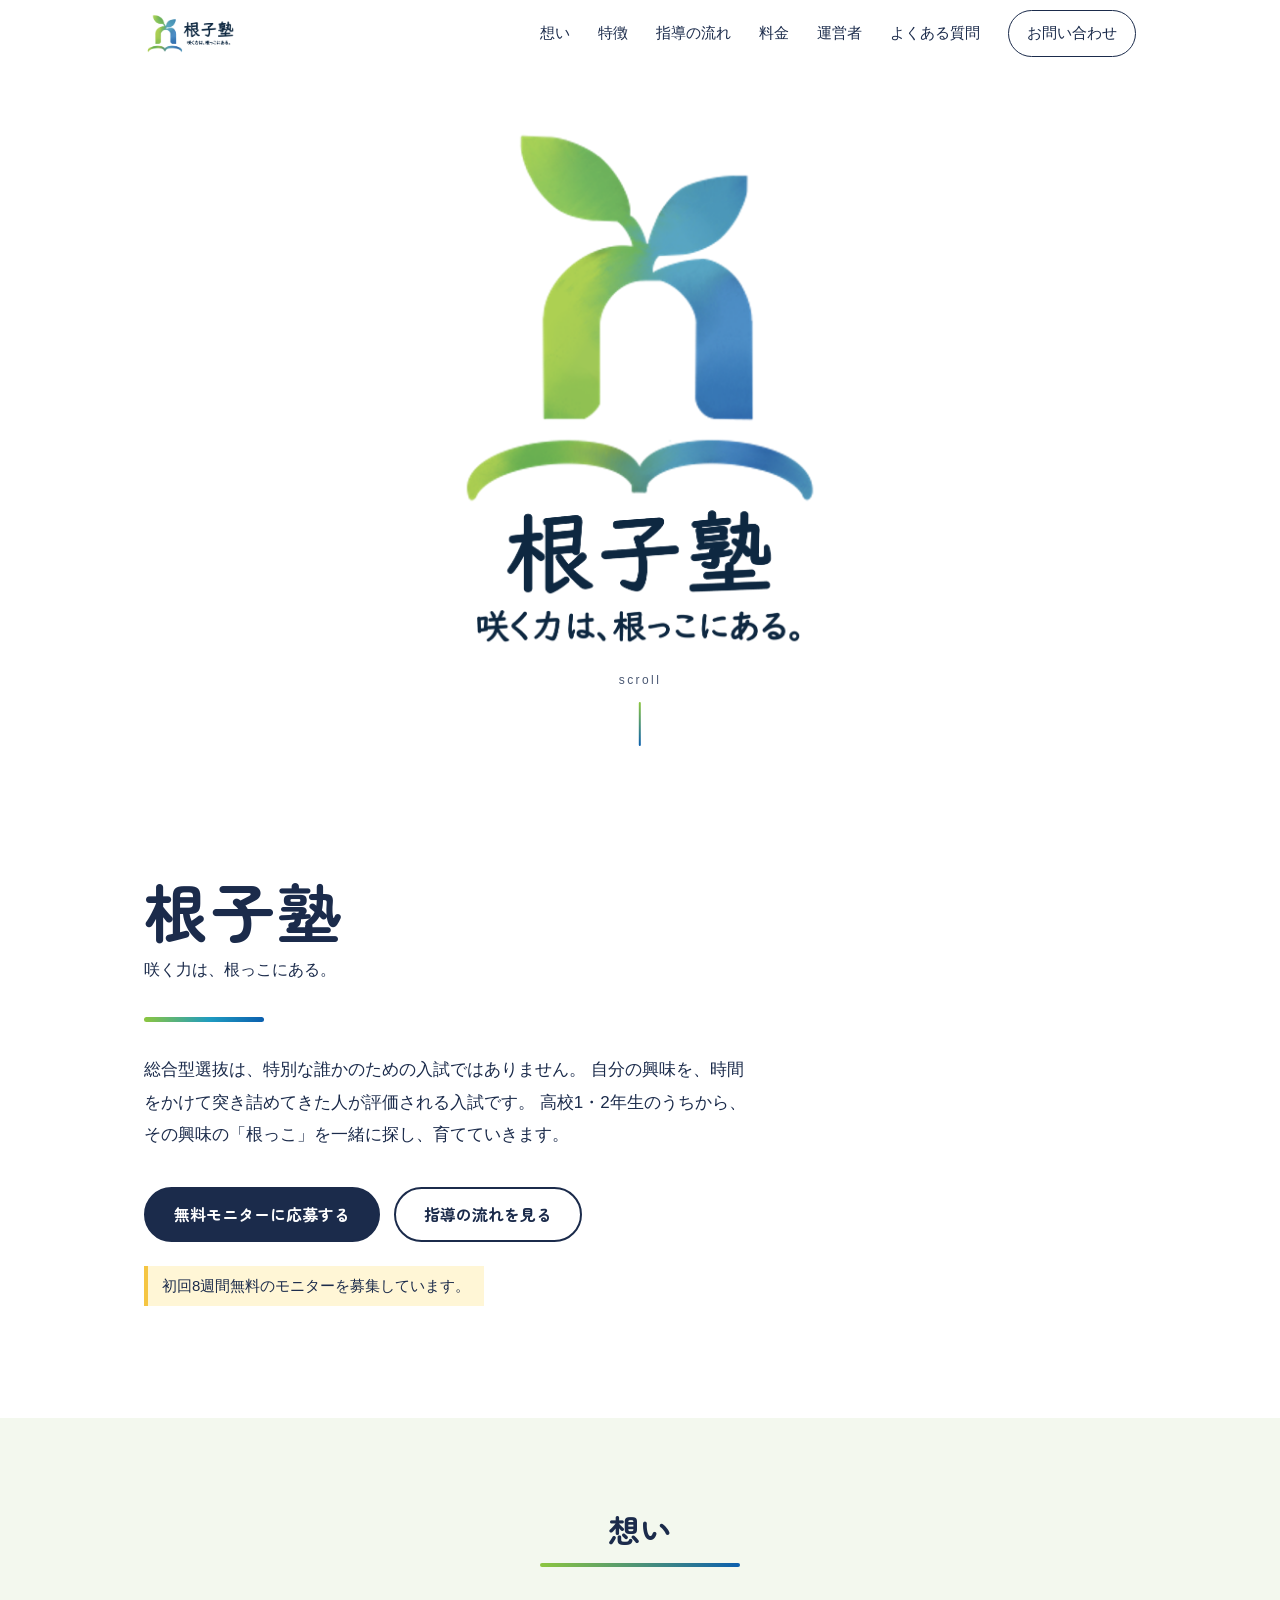
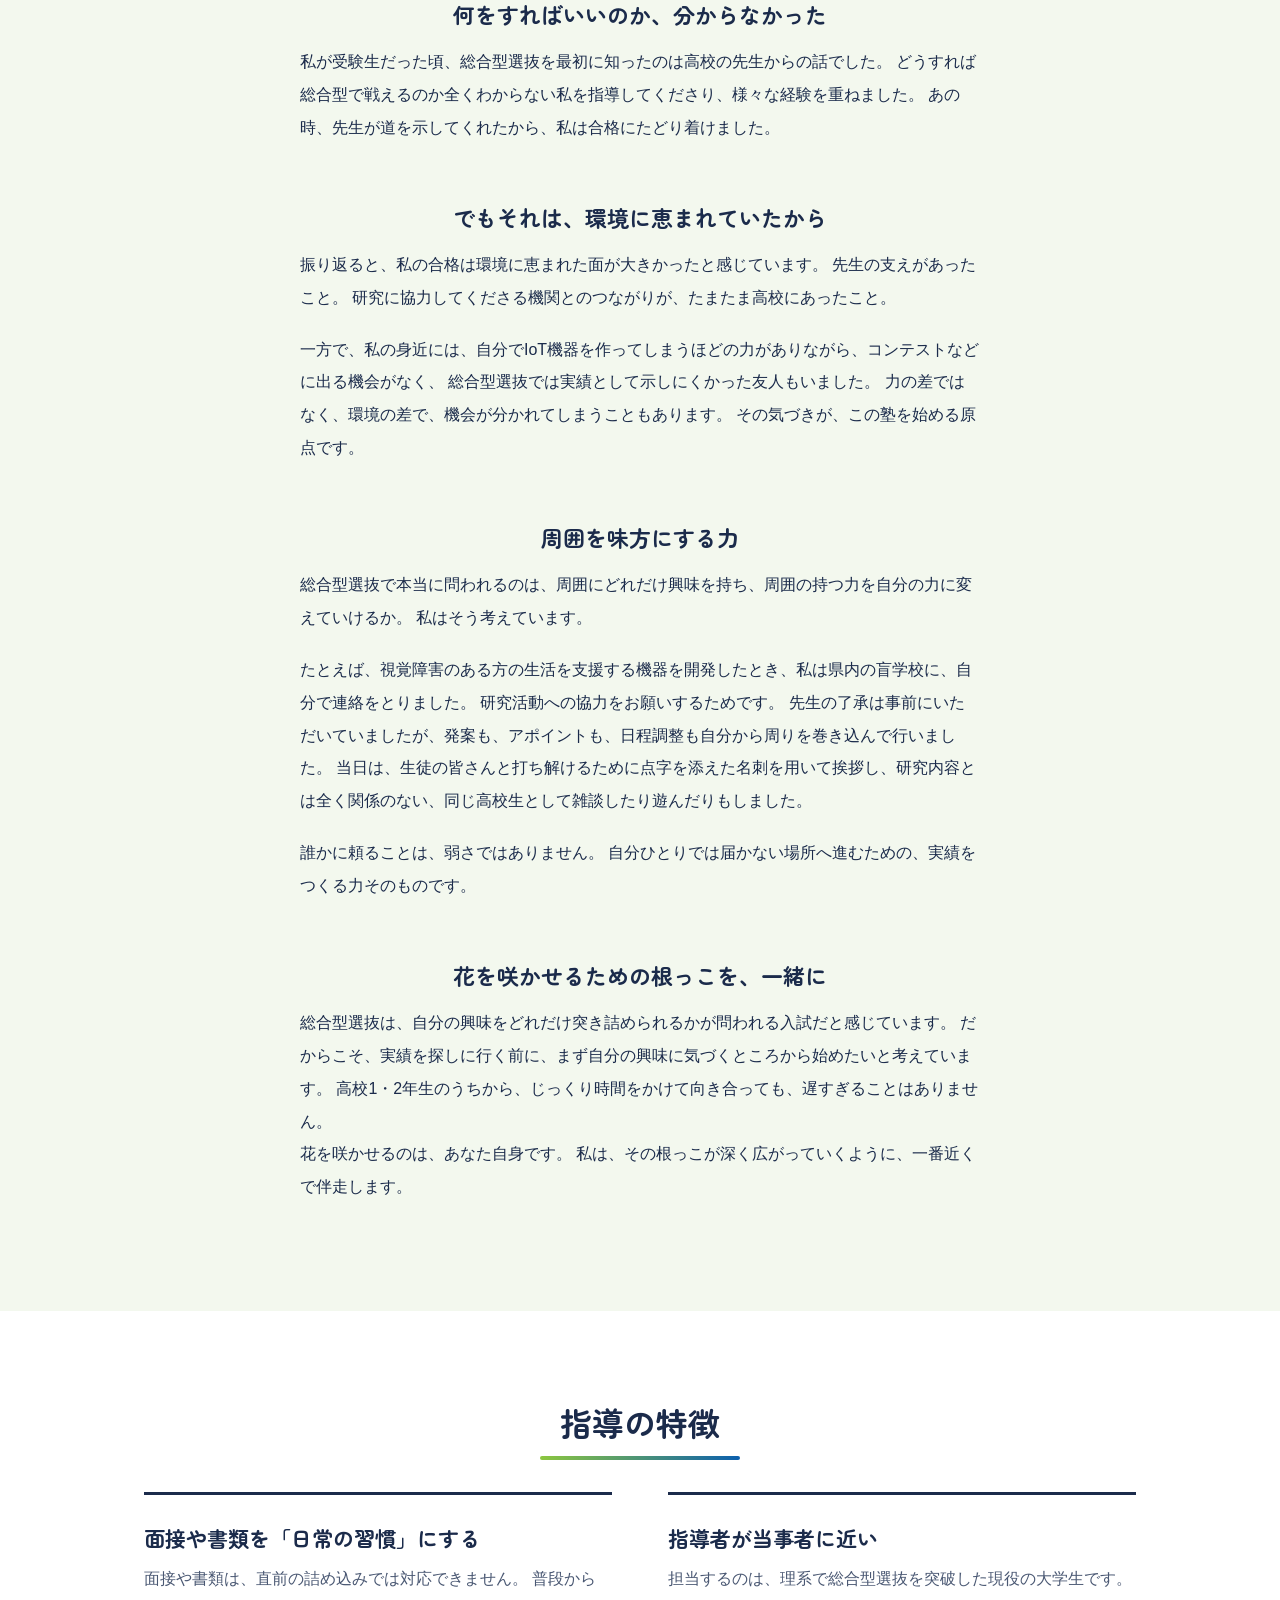
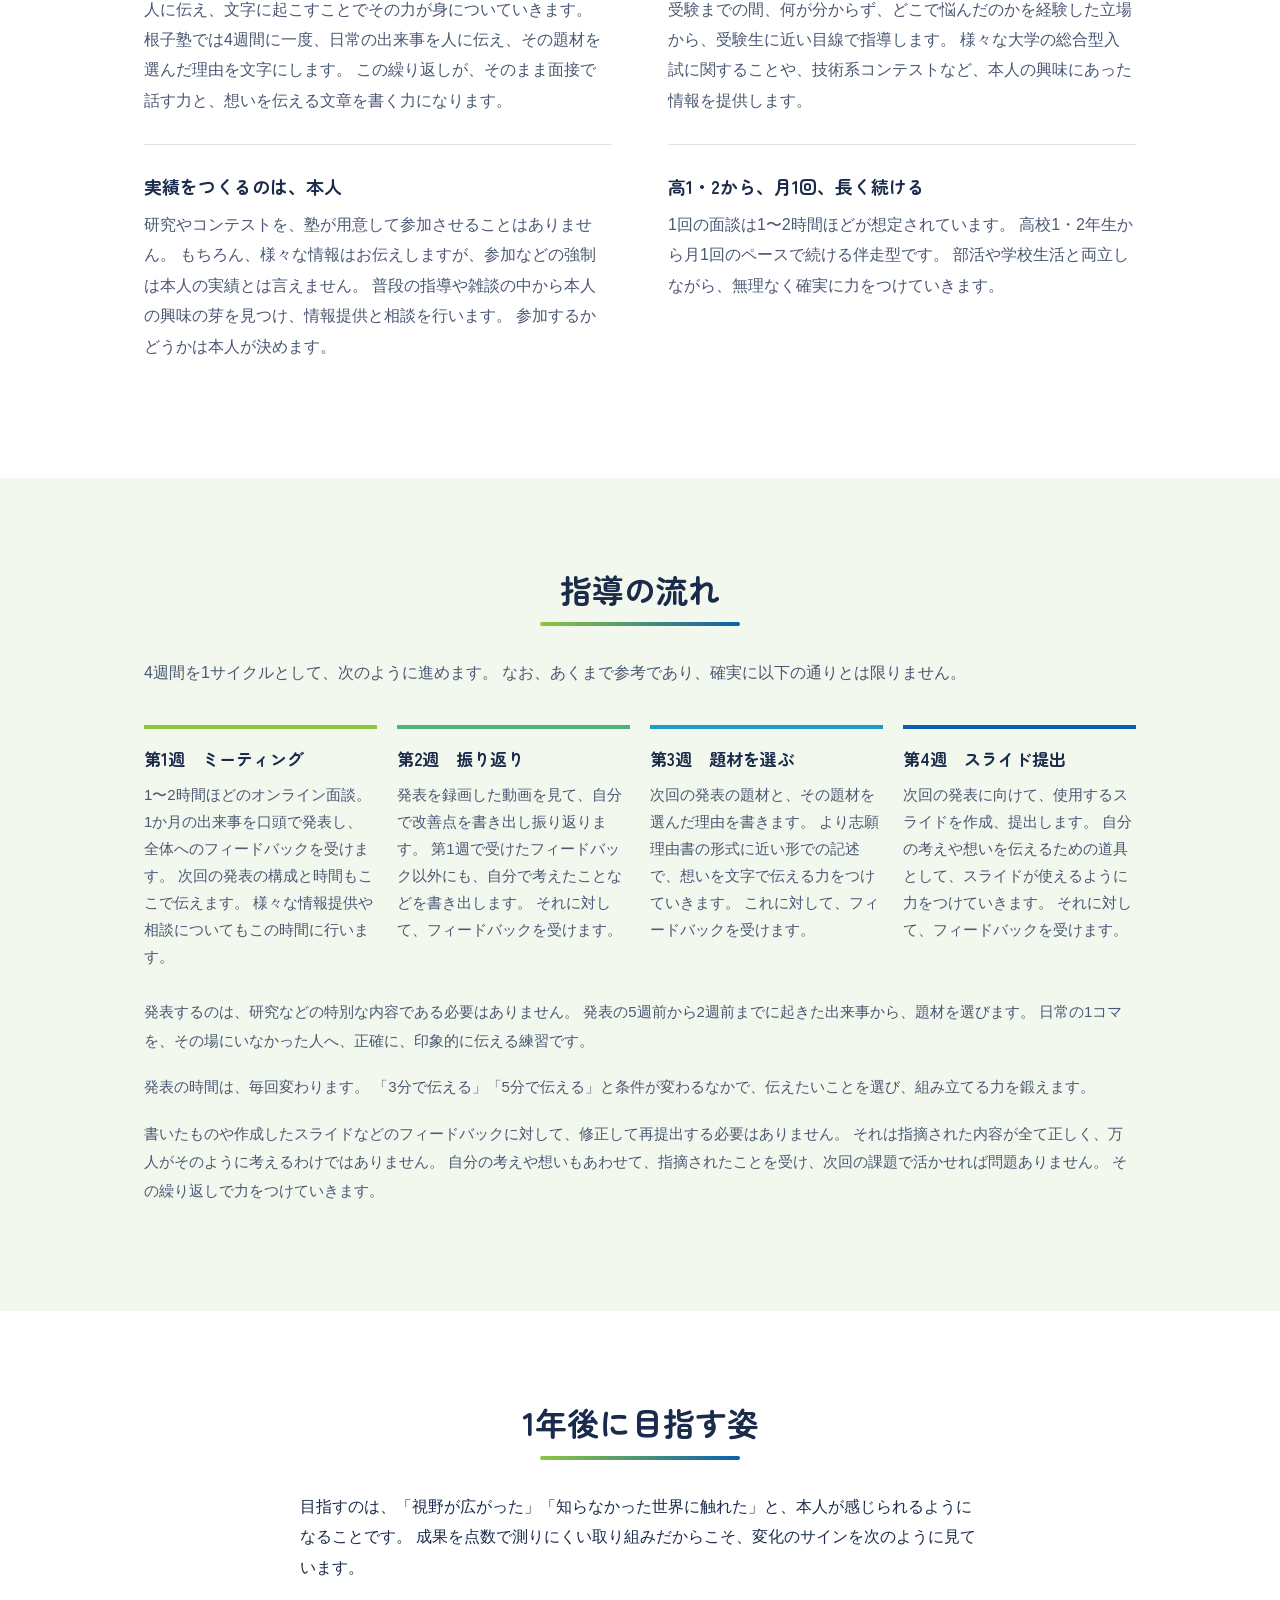
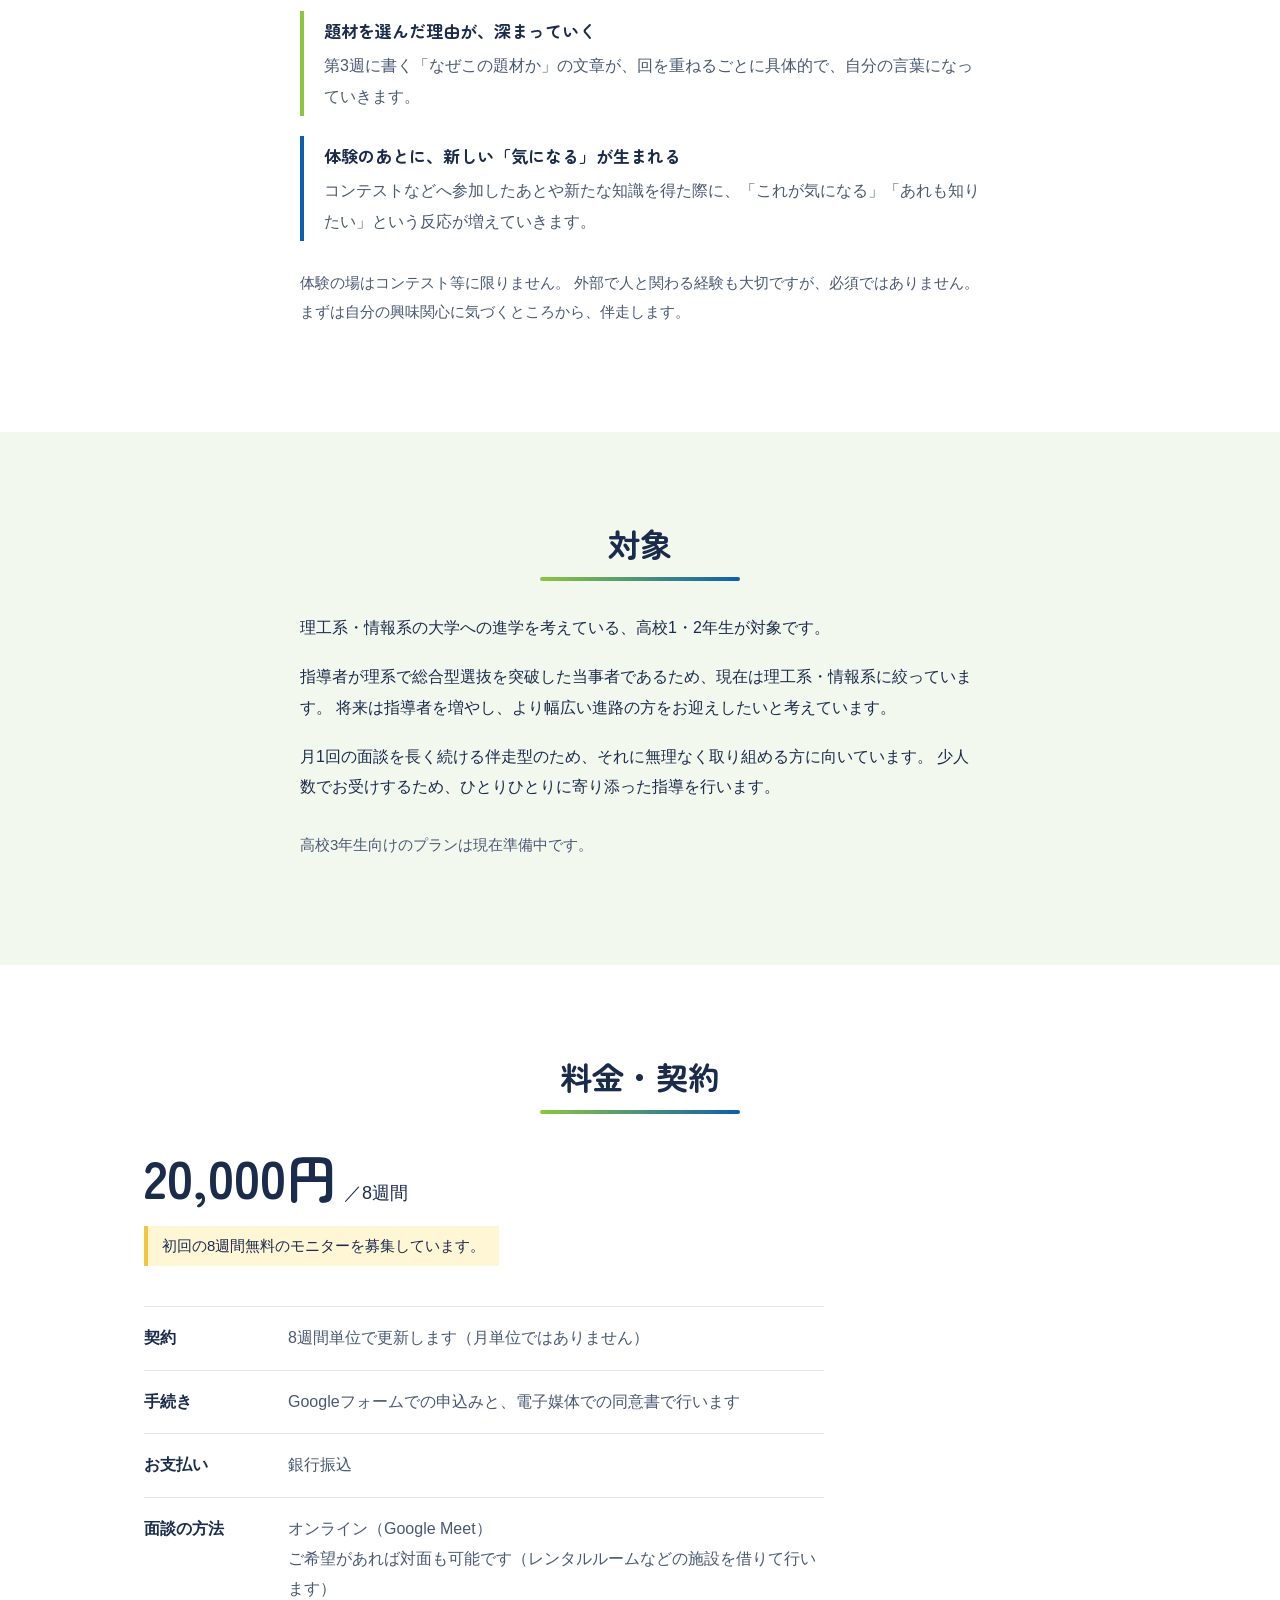
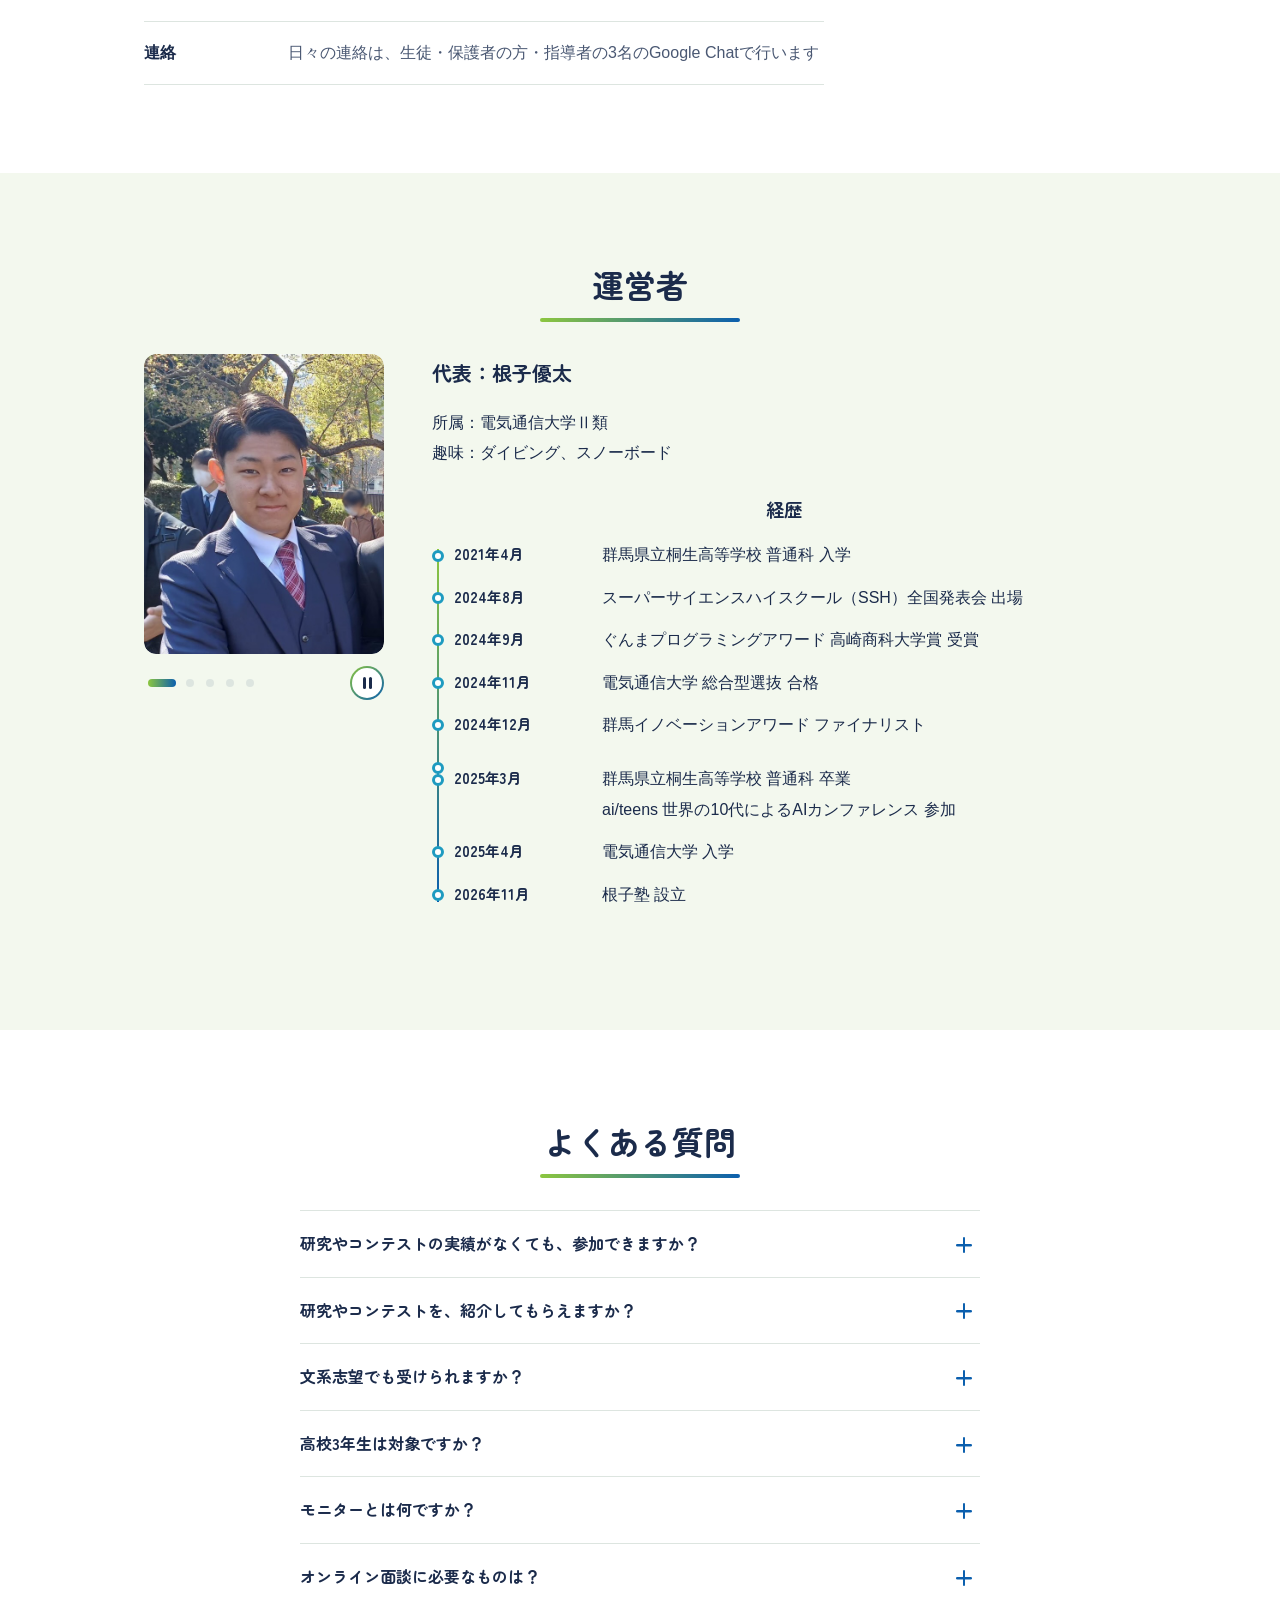
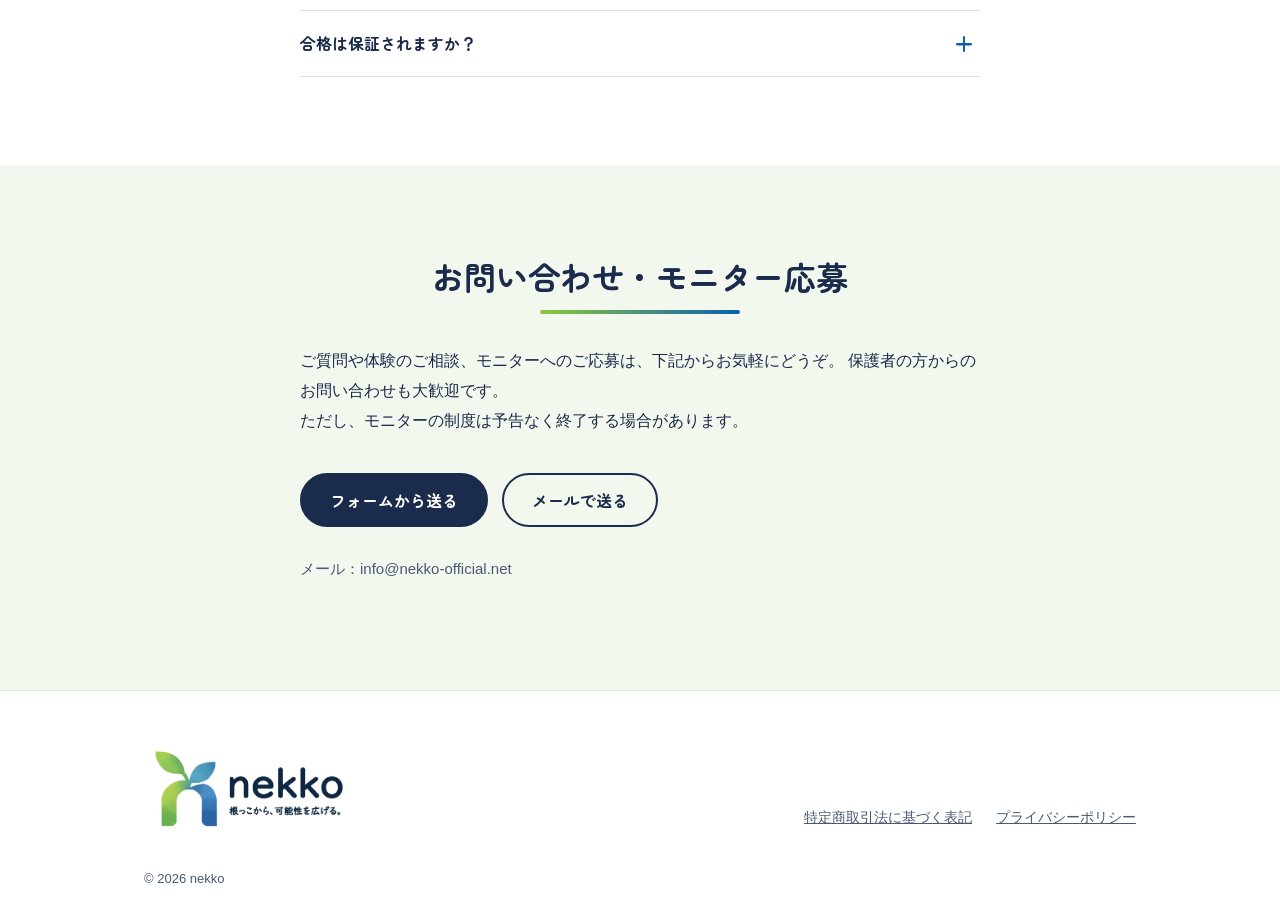
==== commit 6398f7e0: "Modify profile section and update achievements Updated profile images and added new achievements." ====
--- a/index.html
+++ b/index.html
@@ -287,30 +287,22 @@
       <div class="profile">
 
         <figure class="profile-photo">
-          <!--
-            【プロフィール写真のスライダー】横に自動で切り替わります（約4秒ごと）。
-            各 <li class="slide"> の中の <div class="photo-placeholder">…</div> を、次の形の <img> に置き換えてください。
-              <img src="images/profile-1.jpg" alt="写真の説明" loading="lazy">
-            ・枚数を増減するときは <li class="slide">…</li> を追加・削除するだけです（ドットも自動で増減します）。
-            ・推奨：縦長（4:5）。正方形や横長でも自動で切り抜かれます。
-            ・先頭の1枚だけは loading="lazy" を付けないでください。
-          -->
           <div class="slider" role="group" aria-roledescription="カルーセル" aria-label="運営者の写真">
             <ul class="slider-track">
               <li class="slide" aria-label="1枚目">
-                <div class="photo-placeholder" role="img" aria-label="写真1を配置する場所"><span>写真 1</span></div>
+                <img src="img/prof_11.jpg" alt="根子優太1枚目">
               </li>
               <li class="slide" aria-label="2枚目">
-                <div class="photo-placeholder" role="img" aria-label="写真2を配置する場所"><span>写真 2</span></div>
+                <img src="img/prof_12.jpg" alt="根子優太2枚目" loading="lazy">
               </li>
               <li class="slide" aria-label="3枚目">
-                <div class="photo-placeholder" role="img" aria-label="写真3を配置する場所"><span>写真 3</span></div>
+                <img src="img/prof_13.jpg" alt="根子優太3枚目" loading="lazy">
               </li>
               <li class="slide" aria-label="4枚目">
-                <div class="photo-placeholder" role="img" aria-label="写真4を配置する場所"><span>写真 4</span></div>
+                <img src="img/prof_14.jpg" alt="根子優太4枚目" loading="lazy">
               </li>
               <li class="slide" aria-label="5枚目">
-                <div class="photo-placeholder" role="img" aria-label="写真5を配置する場所"><span>写真 5</span></div>
+                <img src="img/prof_15.jpg" alt="根子優太5枚目" loading="lazy">
               </li>
             </ul>
             <div class="slider-controls"></div>
@@ -320,8 +312,8 @@
         <div class="profile-body">
           <p class="profile-name">代表：根子優太</p>
           <p>
-            情報理工系の大学生。
-            高校時代に総合型選抜で合格しました。
+            所属：電気通信大学Ⅱ類<br>
+            趣味：ダイビング、スノーボード
           </p>
 
           <h3 class="timeline-title">経歴</h3>
@@ -331,24 +323,36 @@
               <p>群馬県立桐生高等学校 普通科 入学</p>
             </li>
             <li>
-              <time>【年・月】</time>
-              <p>県後援のプログラミングコンテスト、ビジネスコンテストに出場</p>
-            </li>
-            <li>
-              <time>【年・月】</time>
-              <p>スーパーサイエンスハイスクール（SSH）の全国発表会に出場</p>
+              <time>2024年8月</time>
+              <p>スーパーサイエンスハイスクール（SSH）全国発表会 出場</p>
+            </li>
+            <li>
+              <time>2024年9月</time>
+              <p>ぐんまプログラミングアワード 高崎商科大学賞 受賞</p>
             </li>
             <li>
               <time>2024年11月</time>
               <p>電気通信大学 総合型選抜 合格</p>
             </li>
             <li>
+              <time>2024年12月</time>
+              <p>群馬イノベーションアワード ファイナリスト</p>
+            </li>
+            <li>
+            <li>
+              <time>2025年3月</time>
+              <p>
+                群馬県立桐生高等学校 普通科 卒業 <br>
+                ai/teens 世界の10代によるAIカンファレンス 参加
+              </p>
+            </li>
+            <li>
               <time>2025年4月</time>
               <p>電気通信大学 入学</p>
             </li>
             <li>
               <time>2026年11月</time>
-              <p>根子塾設立</p>
+              <p>根子塾 設立</p>
             </li>
           </ol>
         </div>
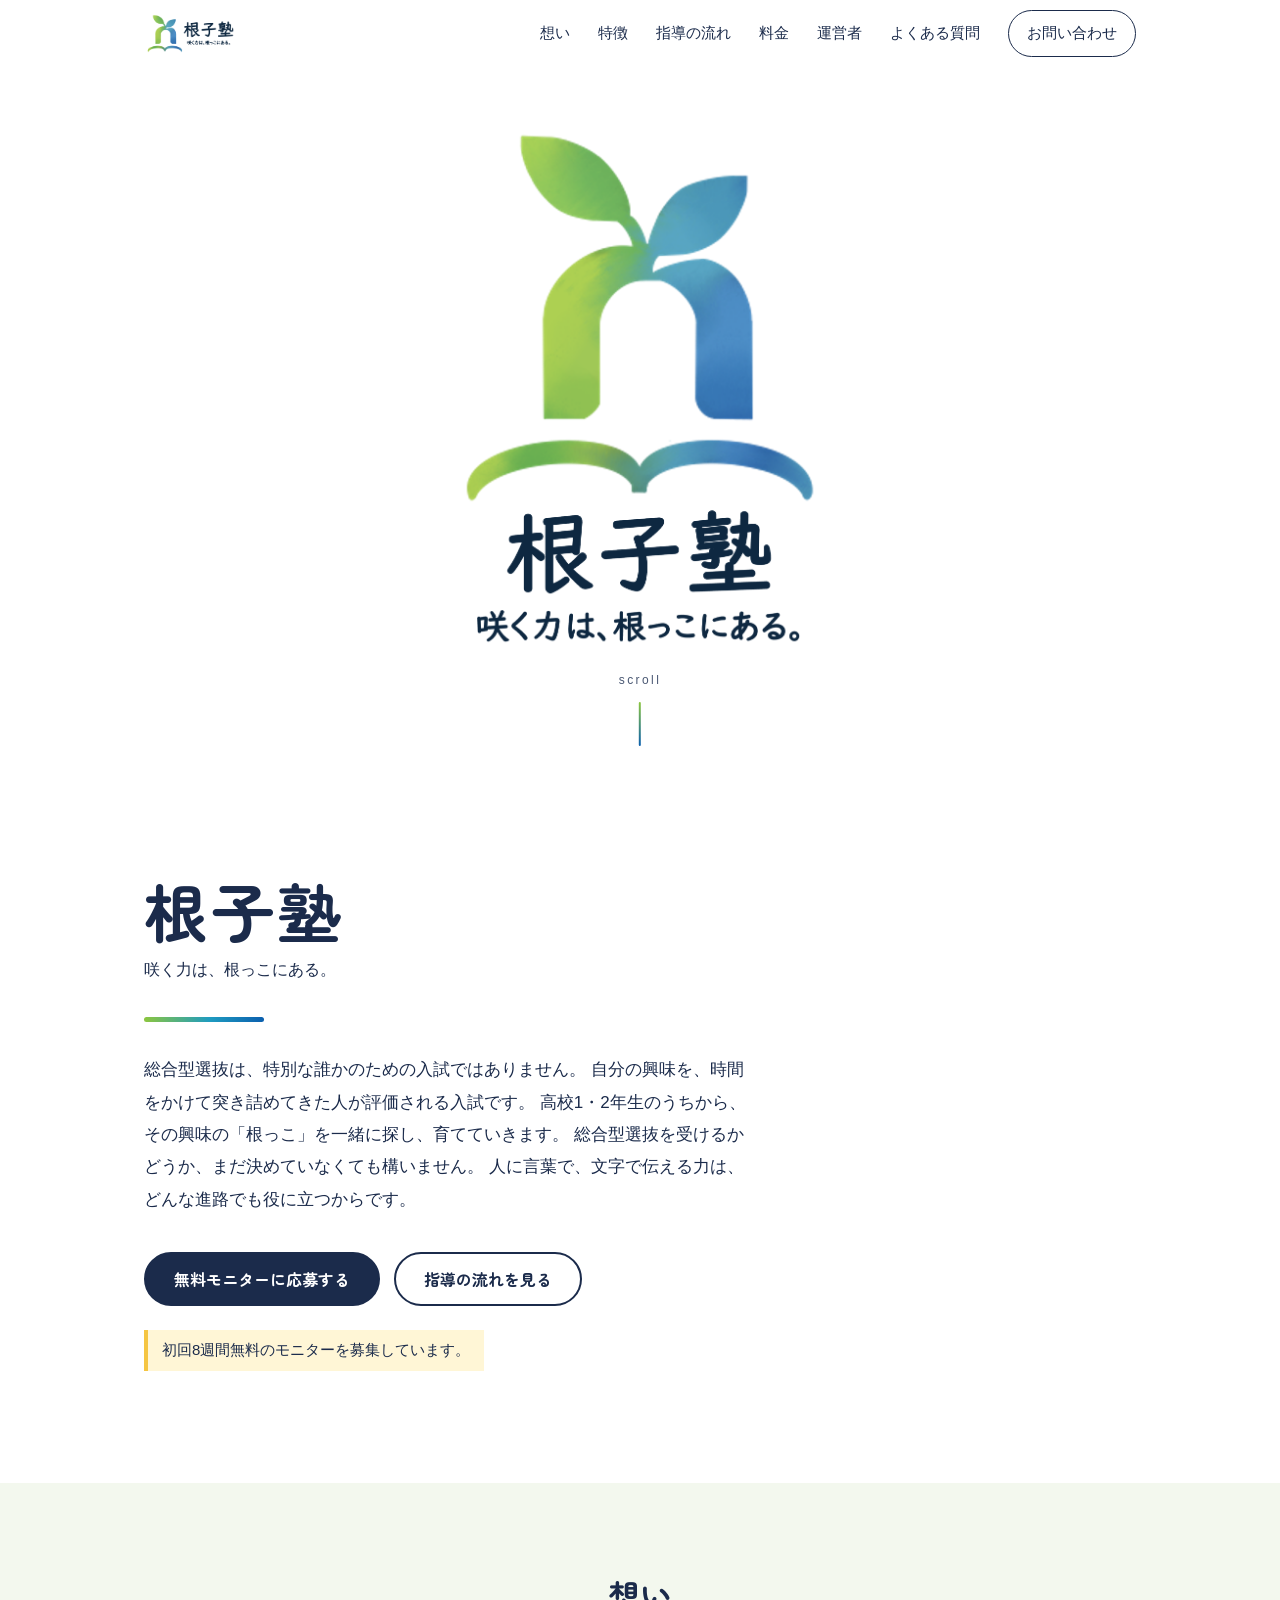
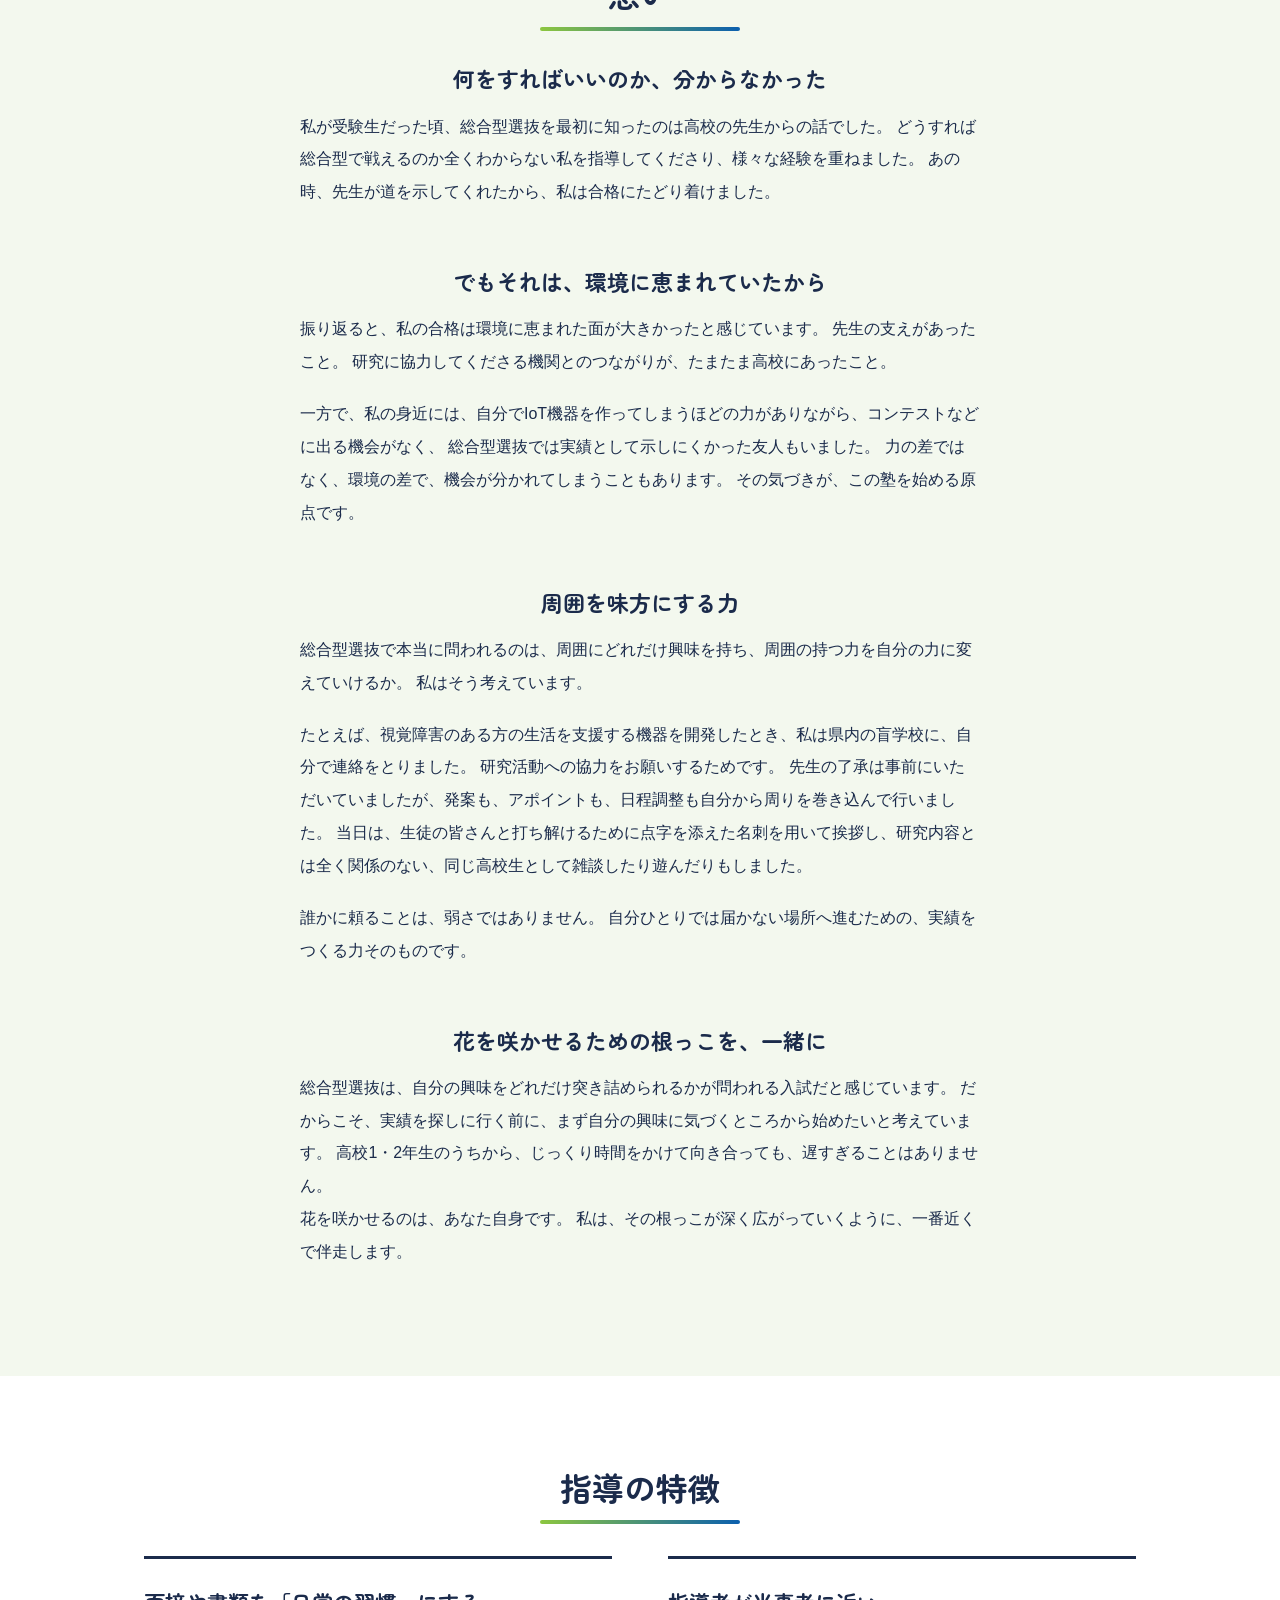
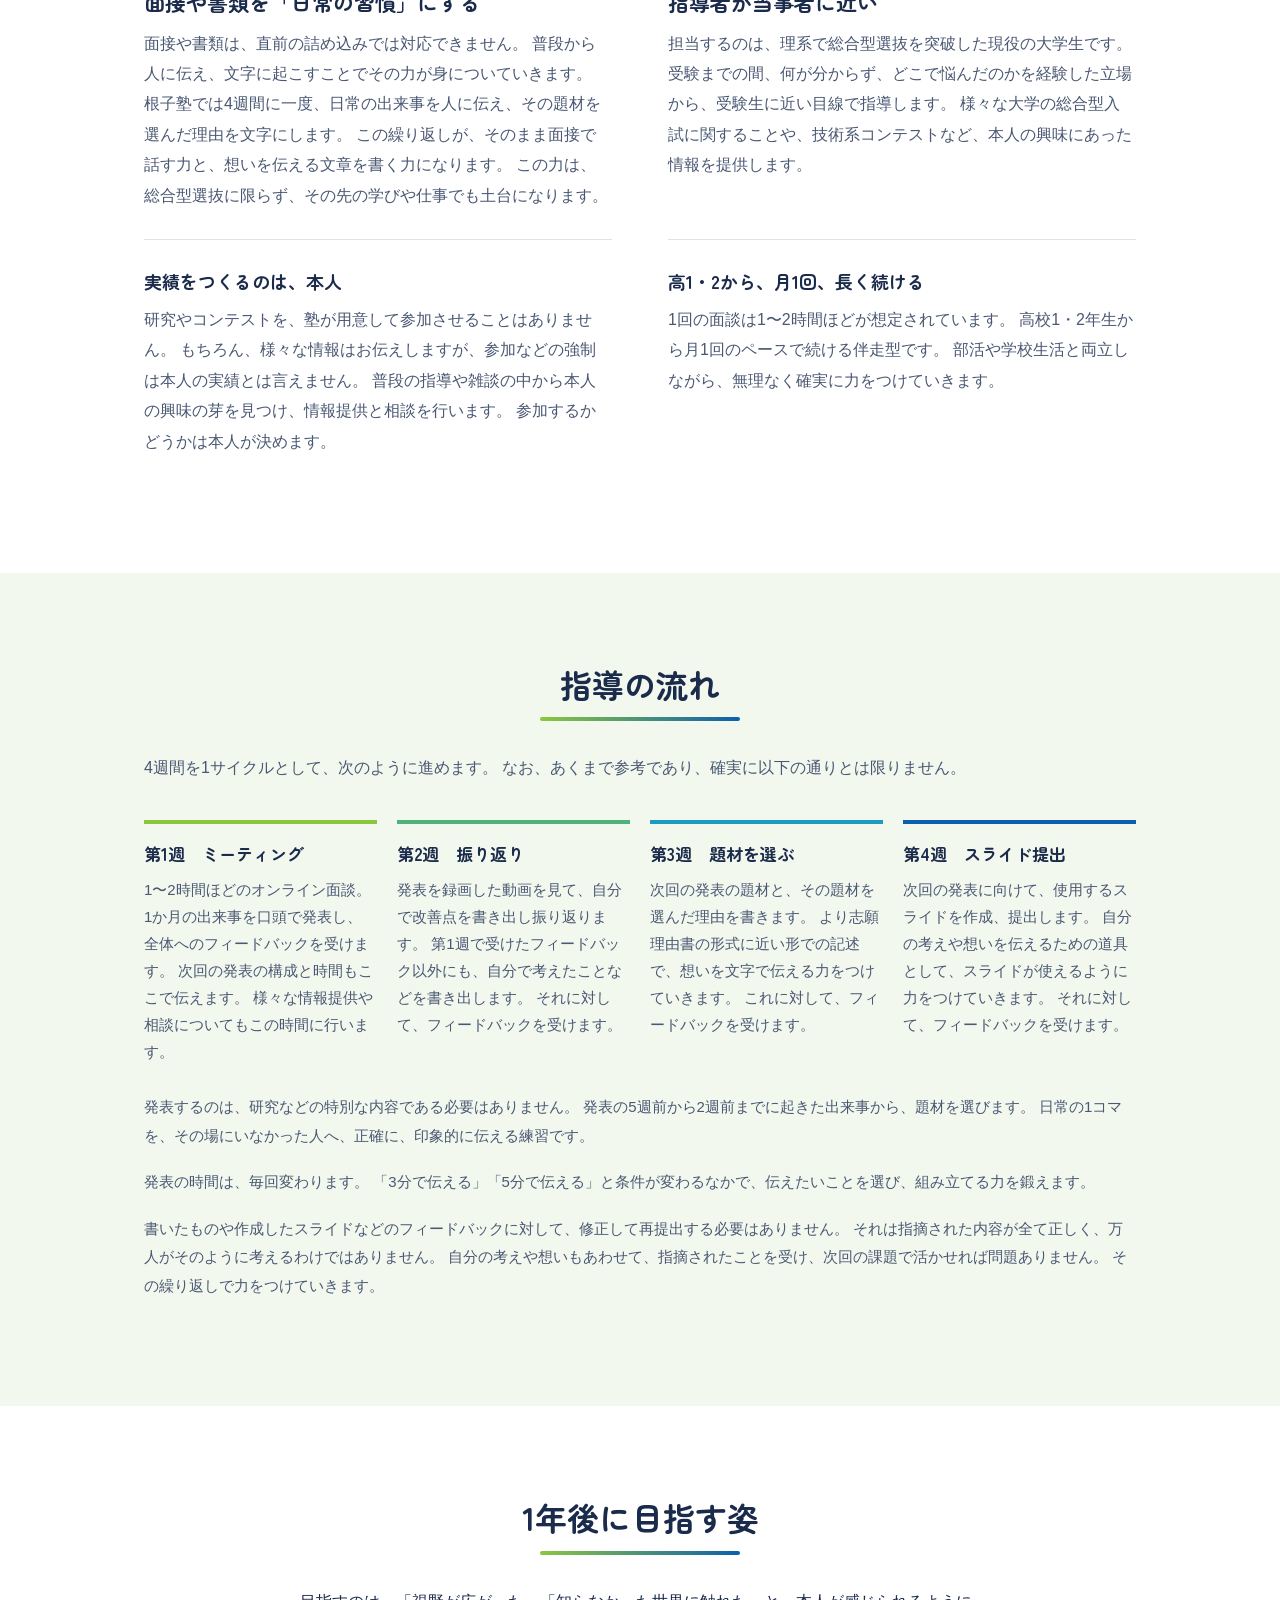
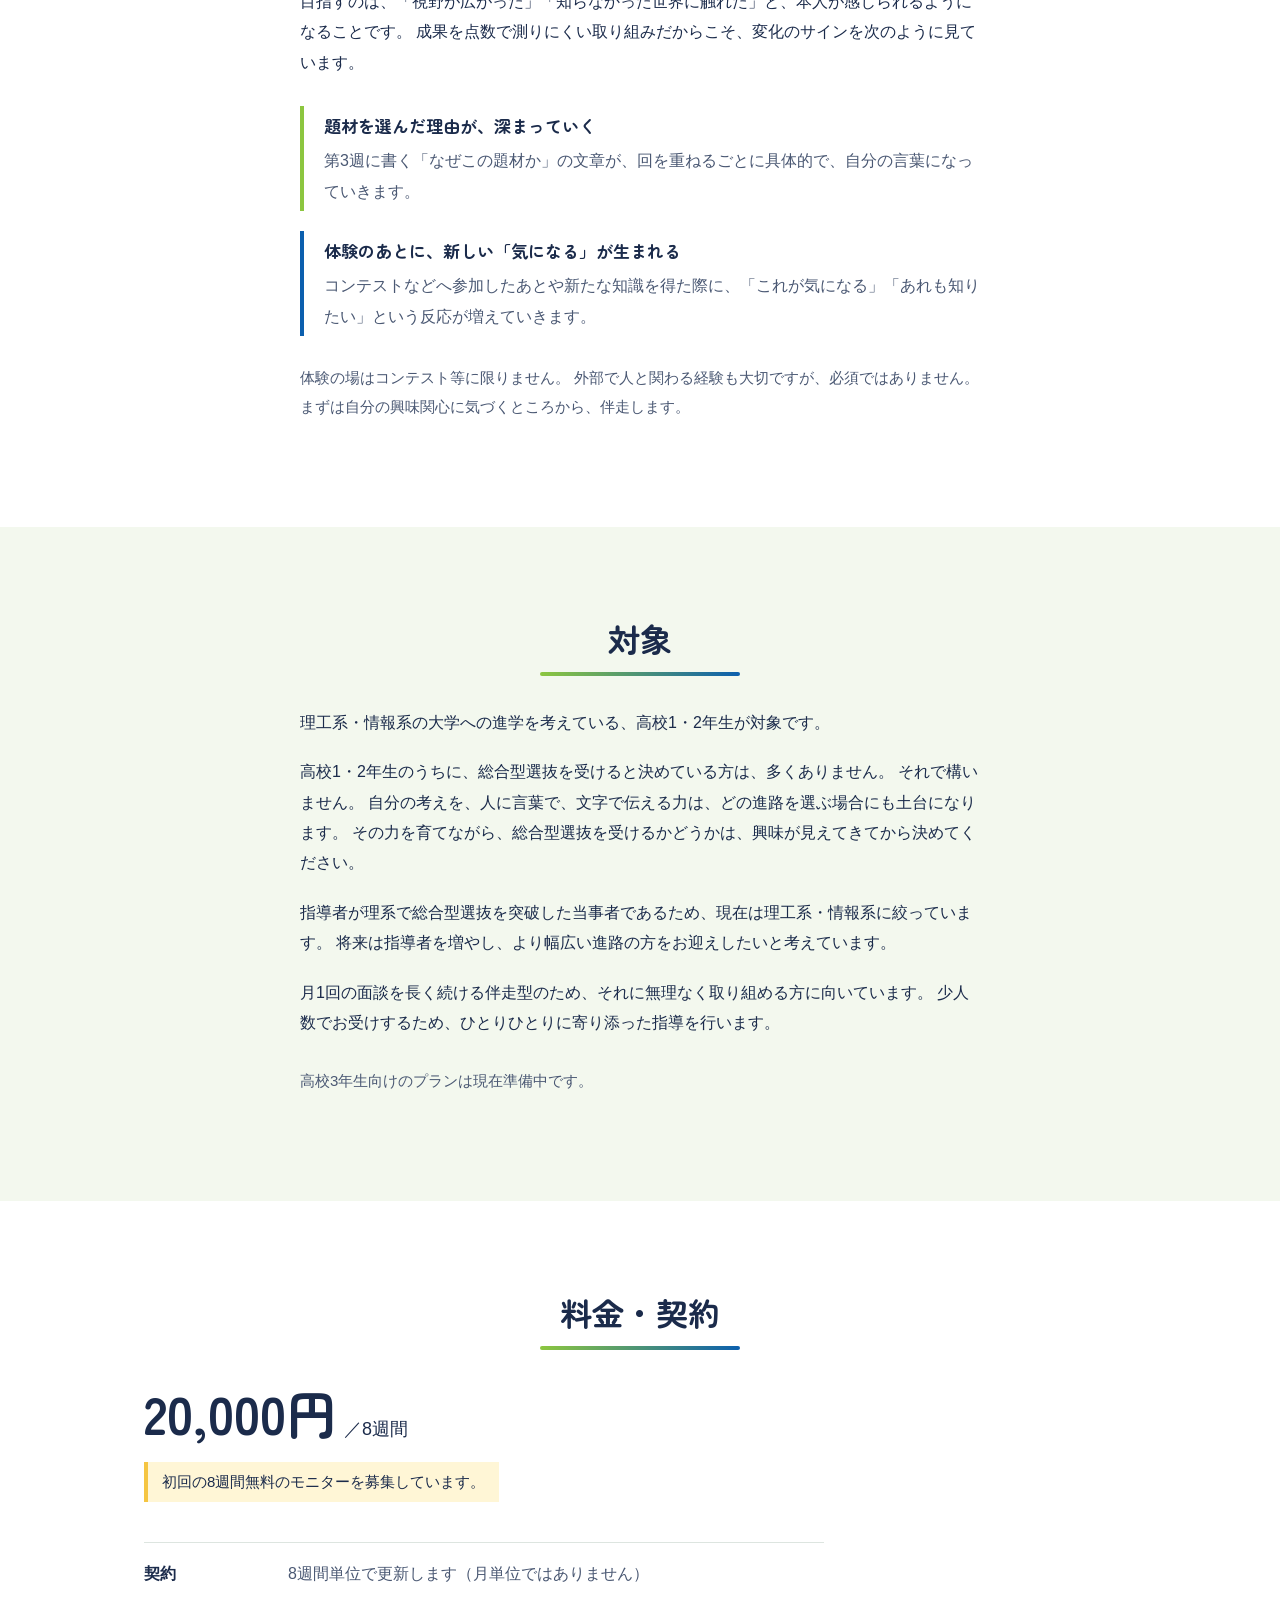
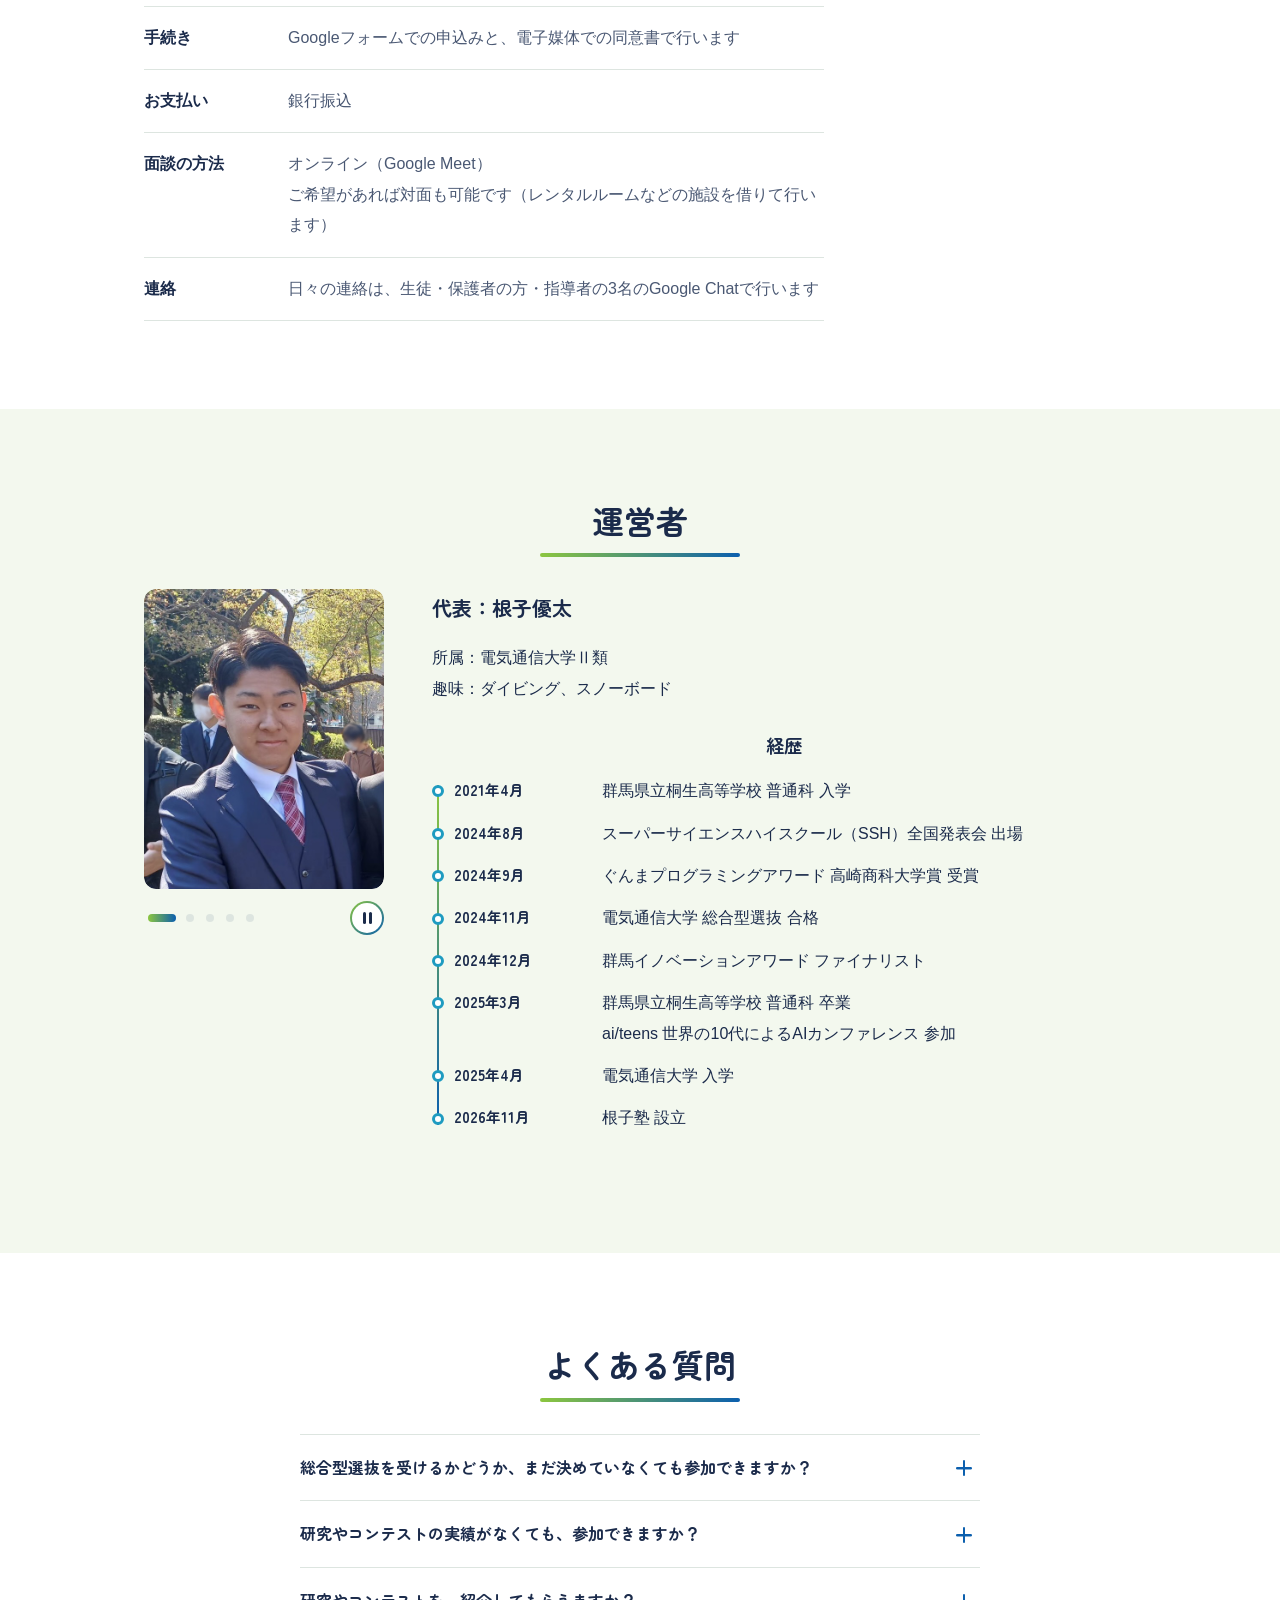
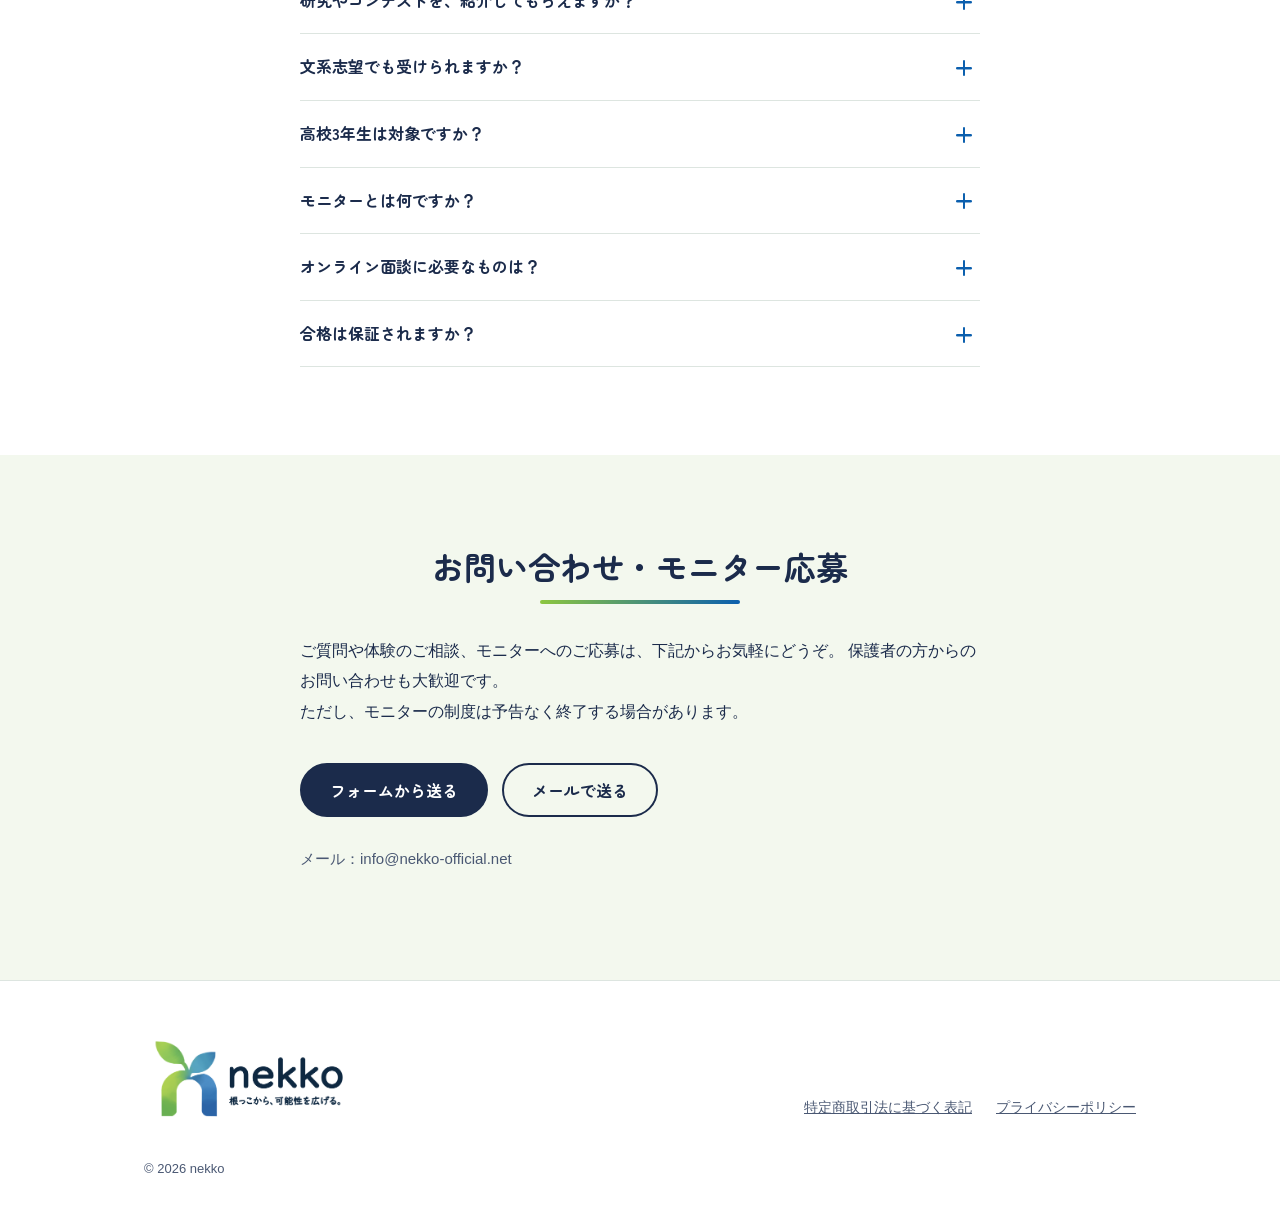
==== commit 86eaebd7: "Update og:description and FAQ content" ====
--- a/index.html
+++ b/index.html
@@ -6,7 +6,7 @@
   <title>根子塾｜咲く力は、根っこにある。</title>
   <meta name="description" content="理系の高校1・2年生のための、総合型選抜の伴走塾。月1回の面談と日々の小さな発表・記述で、自分の興味を深める習慣をつくります。">
   <meta property="og:title" content="根子塾">
-  <meta property="og:description" content="咲く力は、根っこにある。理工系・情報系を志す高校1・2年生のための、総合型選抜の伴走塾。">
+  <meta property="og:description" content="咲く力は、根っこにある。理系・情報系を志す高校1・2年生のための、総合型選抜の伴走塾。">
   <meta property="og:type" content="website">
 
   <link rel="preconnect" href="https://fonts.googleapis.com">
@@ -58,6 +58,8 @@
         総合型選抜は、特別な誰かのための入試ではありません。
         自分の興味を、時間をかけて突き詰めてきた人が評価される入試です。
         高校1・2年生のうちから、その興味の「根っこ」を一緒に探し、育てていきます。
+        総合型選抜を受けるかどうか、まだ決めていなくても構いません。
+        人に言葉で、文字で伝える力は、どんな進路でも役に立つからです。
       </p>
       <div class="hero-actions">
         <a class="btn btn-primary" href="#contact">無料モニターに応募する</a>
@@ -130,6 +132,7 @@
             普段から人に伝え、文字に起こすことでその力が身についていきます。
             根子塾では4週間に一度、日常の出来事を人に伝え、その題材を選んだ理由を文字にします。
             この繰り返しが、そのまま面接で話す力と、想いを伝える文章を書く力になります。
+            この力は、総合型選抜に限らず、その先の学びや仕事でも土台になります。
           </dd>
         </div>
         <div class="feature feature-main">
@@ -253,6 +256,12 @@
       <h2>対象</h2>
       <p>理工系・情報系の大学への進学を考えている、高校1・2年生が対象です。</p>
       <p>
+        高校1・2年生のうちに、総合型選抜を受けると決めている方は、多くありません。
+        それで構いません。
+        自分の考えを、人に言葉で、文字で伝える力は、どの進路を選ぶ場合にも土台になります。
+        その力を育てながら、総合型選抜を受けるかどうかは、興味が見えてきてから決めてください。
+      </p>
+      <p>
         指導者が理系で総合型選抜を突破した当事者であるため、現在は理工系・情報系に絞っています。
         将来は指導者を増やし、より幅広い進路の方をお迎えしたいと考えています。
       </p>
@@ -287,6 +296,14 @@
       <div class="profile">
 
         <figure class="profile-photo">
+          <!--
+            【プロフィール写真のスライダー】横に自動で切り替わります（約4秒ごと）。
+            各 <li class="slide"> の中の <div class="photo-placeholder">…</div> を、次の形の <img> に置き換えてください。
+              <img src="images/profile-1.jpg" alt="写真の説明" loading="lazy">
+            ・枚数を増減するときは <li class="slide">…</li> を追加・削除するだけです（ドットも自動で増減します）。
+            ・推奨：縦長（4:5）。正方形や横長でも自動で切り抜かれます。
+            ・先頭の1枚だけは loading="lazy" を付けないでください。
+          -->
           <div class="slider" role="group" aria-roledescription="カルーセル" aria-label="運営者の写真">
             <ul class="slider-track">
               <li class="slide" aria-label="1枚目">
@@ -339,7 +356,6 @@
               <p>群馬イノベーションアワード ファイナリスト</p>
             </li>
             <li>
-            <li>
               <time>2025年3月</time>
               <p>
                 群馬県立桐生高等学校 普通科 卒業 <br>
@@ -366,12 +382,16 @@
       <h2>よくある質問</h2>
       <div class="faq">
         <details>
+          <summary>総合型選抜を受けるかどうか、まだ決めていなくても参加できますか？</summary>
+          <p>はい、決めていなくて構いません。高校1・2年生で、総合型選抜を受けると決めている方は多くありません。日常の出来事を言葉で伝え、文字にする取り組みは、総合型選抜に限らず、どの進路でも役立つ力になります。そのうえで、総合型選抜に興味が出てきたら、情報提供や相談を通して、一緒に考えます。</p>
+        </details>
+        <details>
           <summary>研究やコンテストの実績がなくても、参加できますか？</summary>
           <p>もちろんです。発表する内容は、特別なものである必要はありません。日常の1コマから始めて、自分の興味に気づくところから伴走します。</p>
         </details>
         <details>
           <summary>研究やコンテストを、紹介してもらえますか？</summary>
-          <p>情報提供はします。普段の雑談から生徒が何に興味を持つかを探り、コンテストなどへの参加を提案することもあります。ただし、参加の強制はしません。実績をつくる主体は本人です。</p>
+          <p>情報提供を行います。普段の雑談から生徒が何に興味を持つかを探り、コンテストなどへの参加を提案することもあります。ただし、参加の強制はしません。実績をつくる主体は本人です。</p>
         </details>
         <details>
           <summary>文系志望でも受けられますか？</summary>
@@ -407,7 +427,7 @@
         <br>ただし、モニターの制度は予告なく終了する場合があります。
       </p>
       <div class="hero-actions">
-        <a class="btn btn-primary" href="GOOGLE_FORM_URL">フォームから送る</a>
+        <a class="btn btn-primary" href="https://forms.gle/TpRg8CXmU5Egr9rD6">フォームから送る</a>
         <a class="btn btn-secondary" href="mailto:info@nekko-official.net">メールで送る</a>
       </div>
       <p class="note">メール：info@nekko-official.net</p>
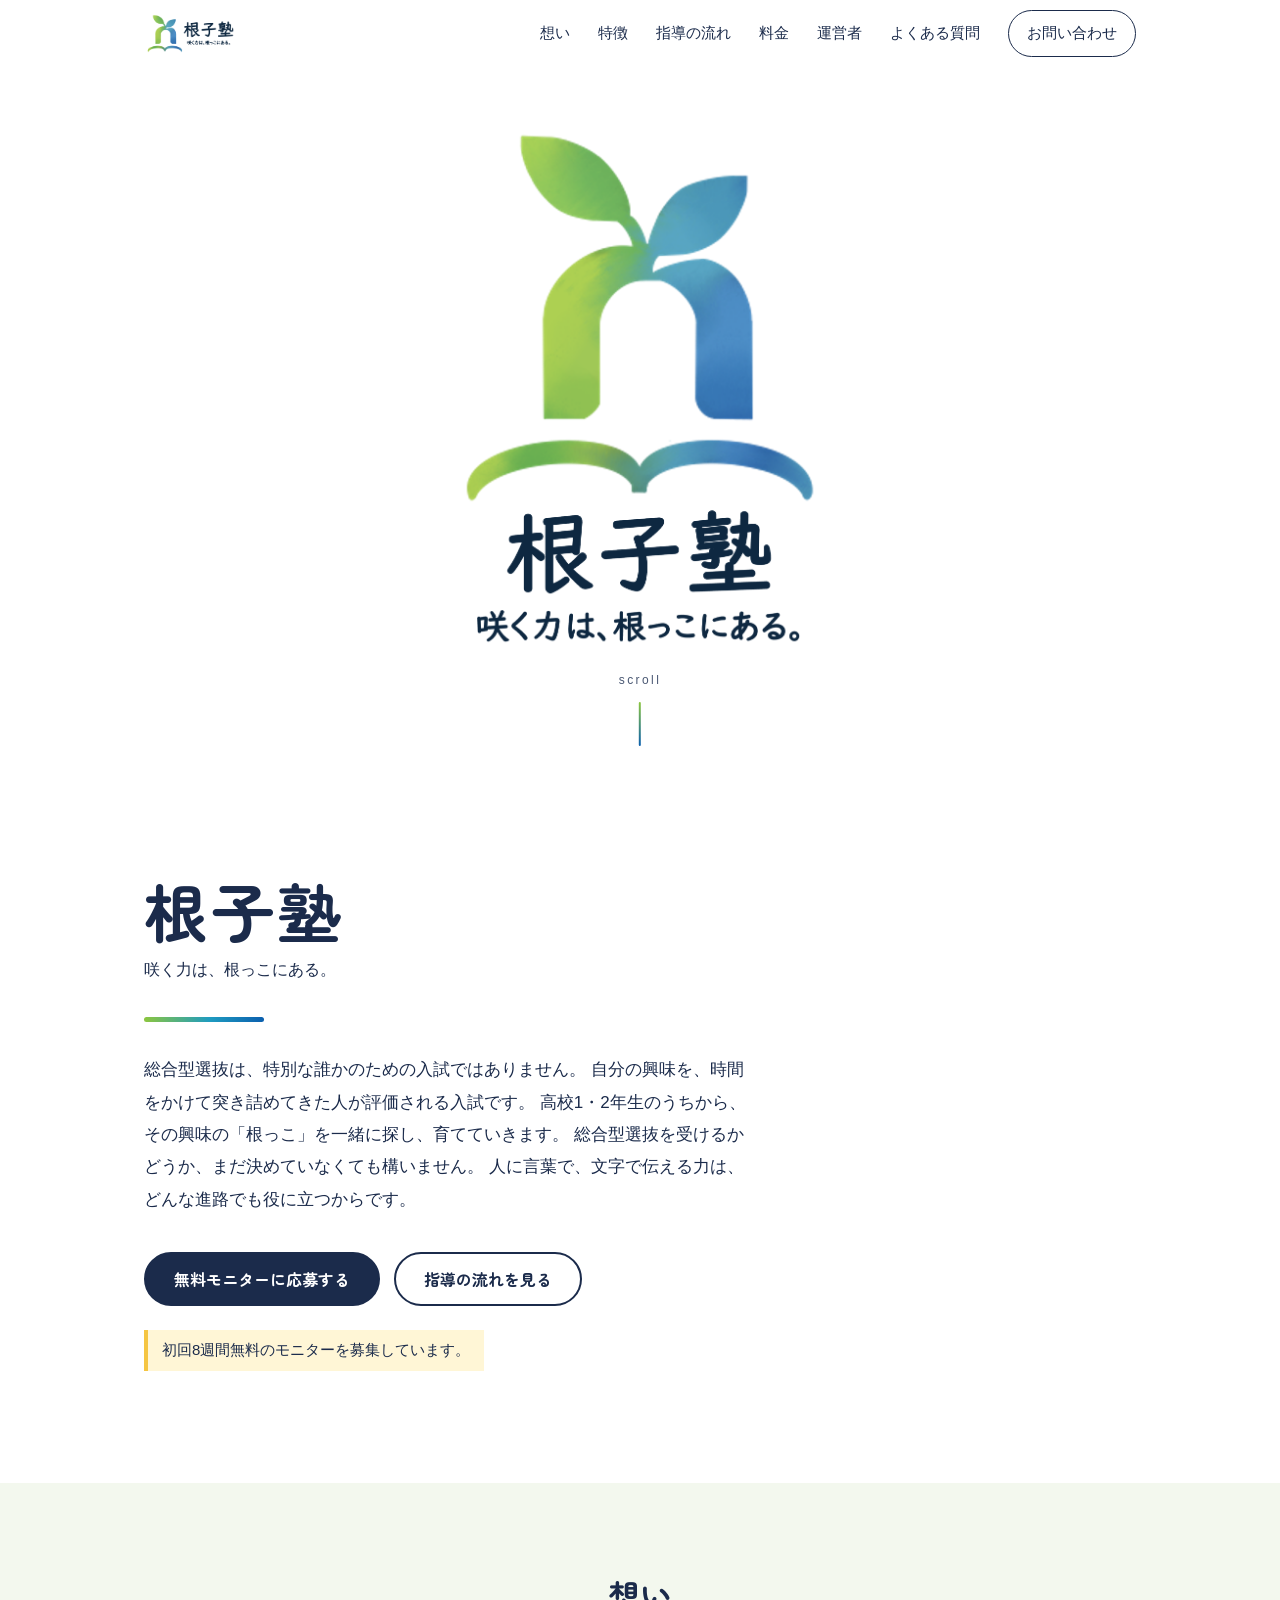
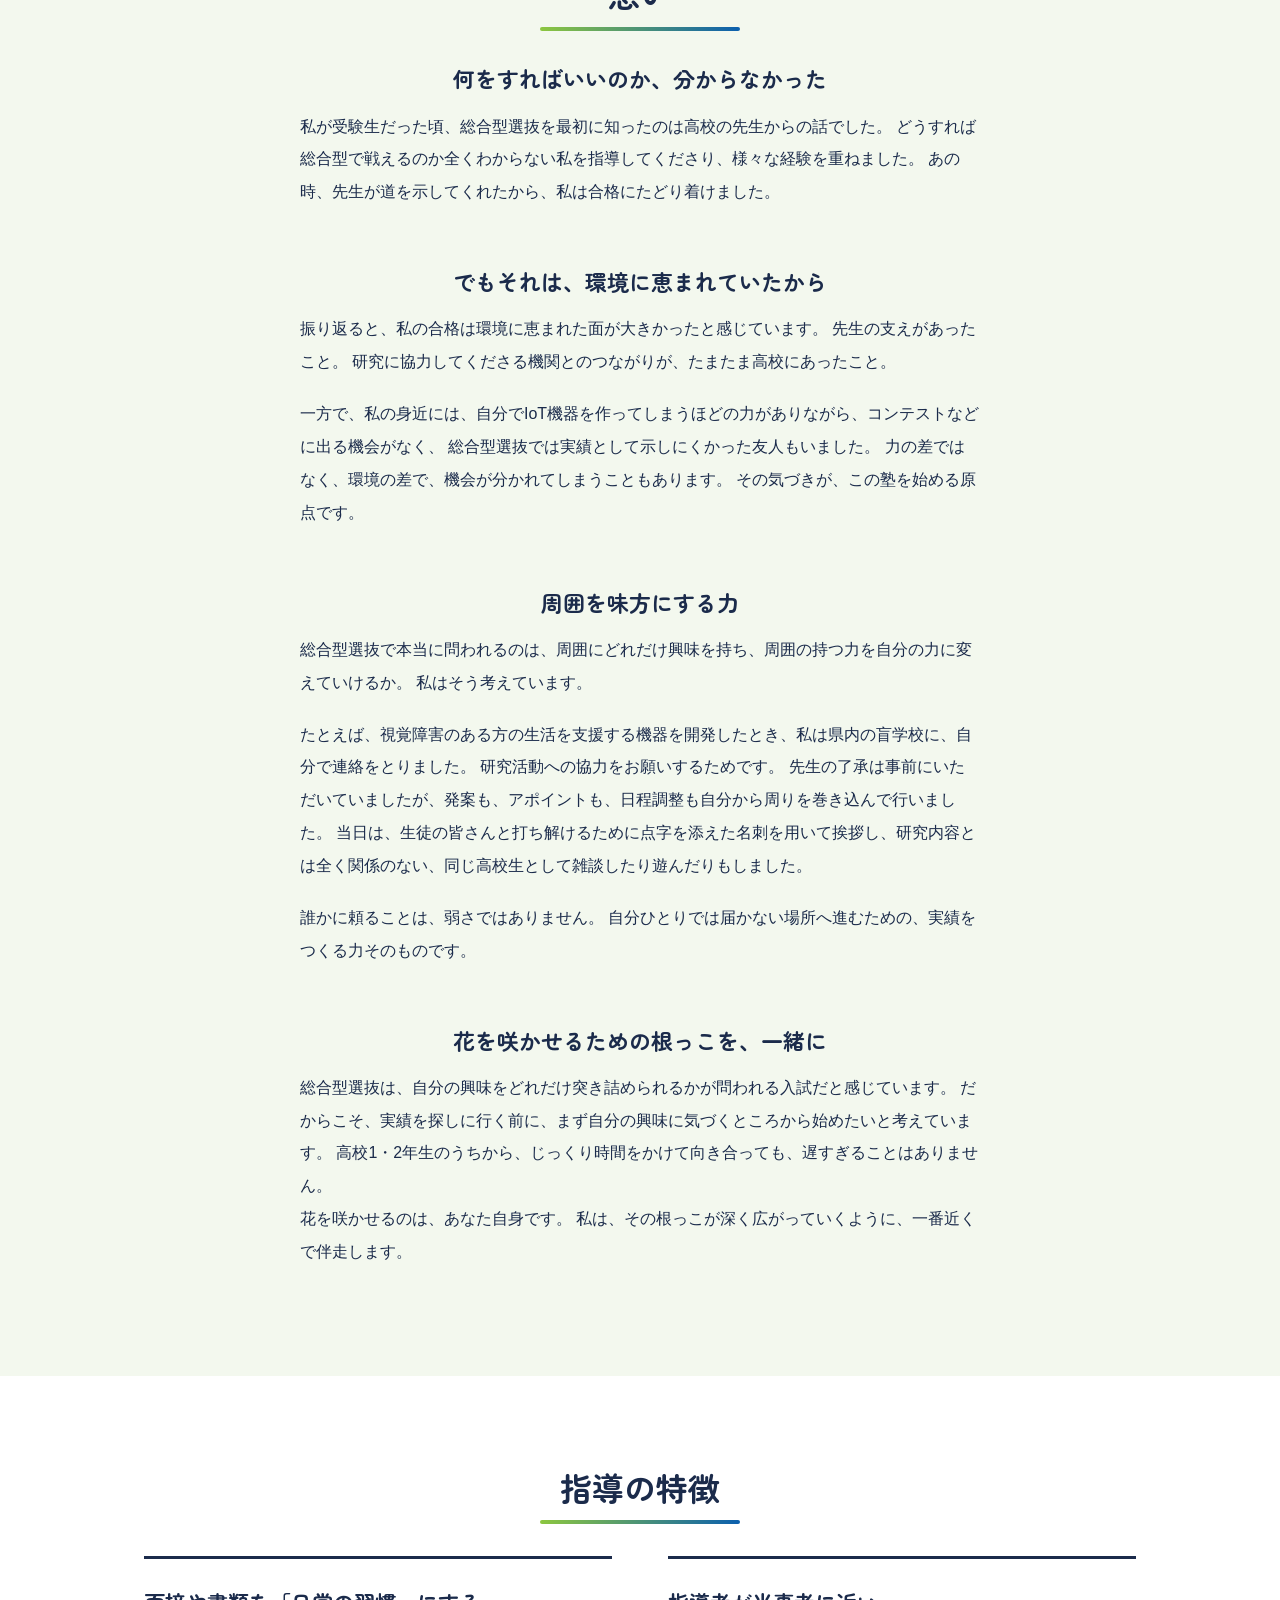
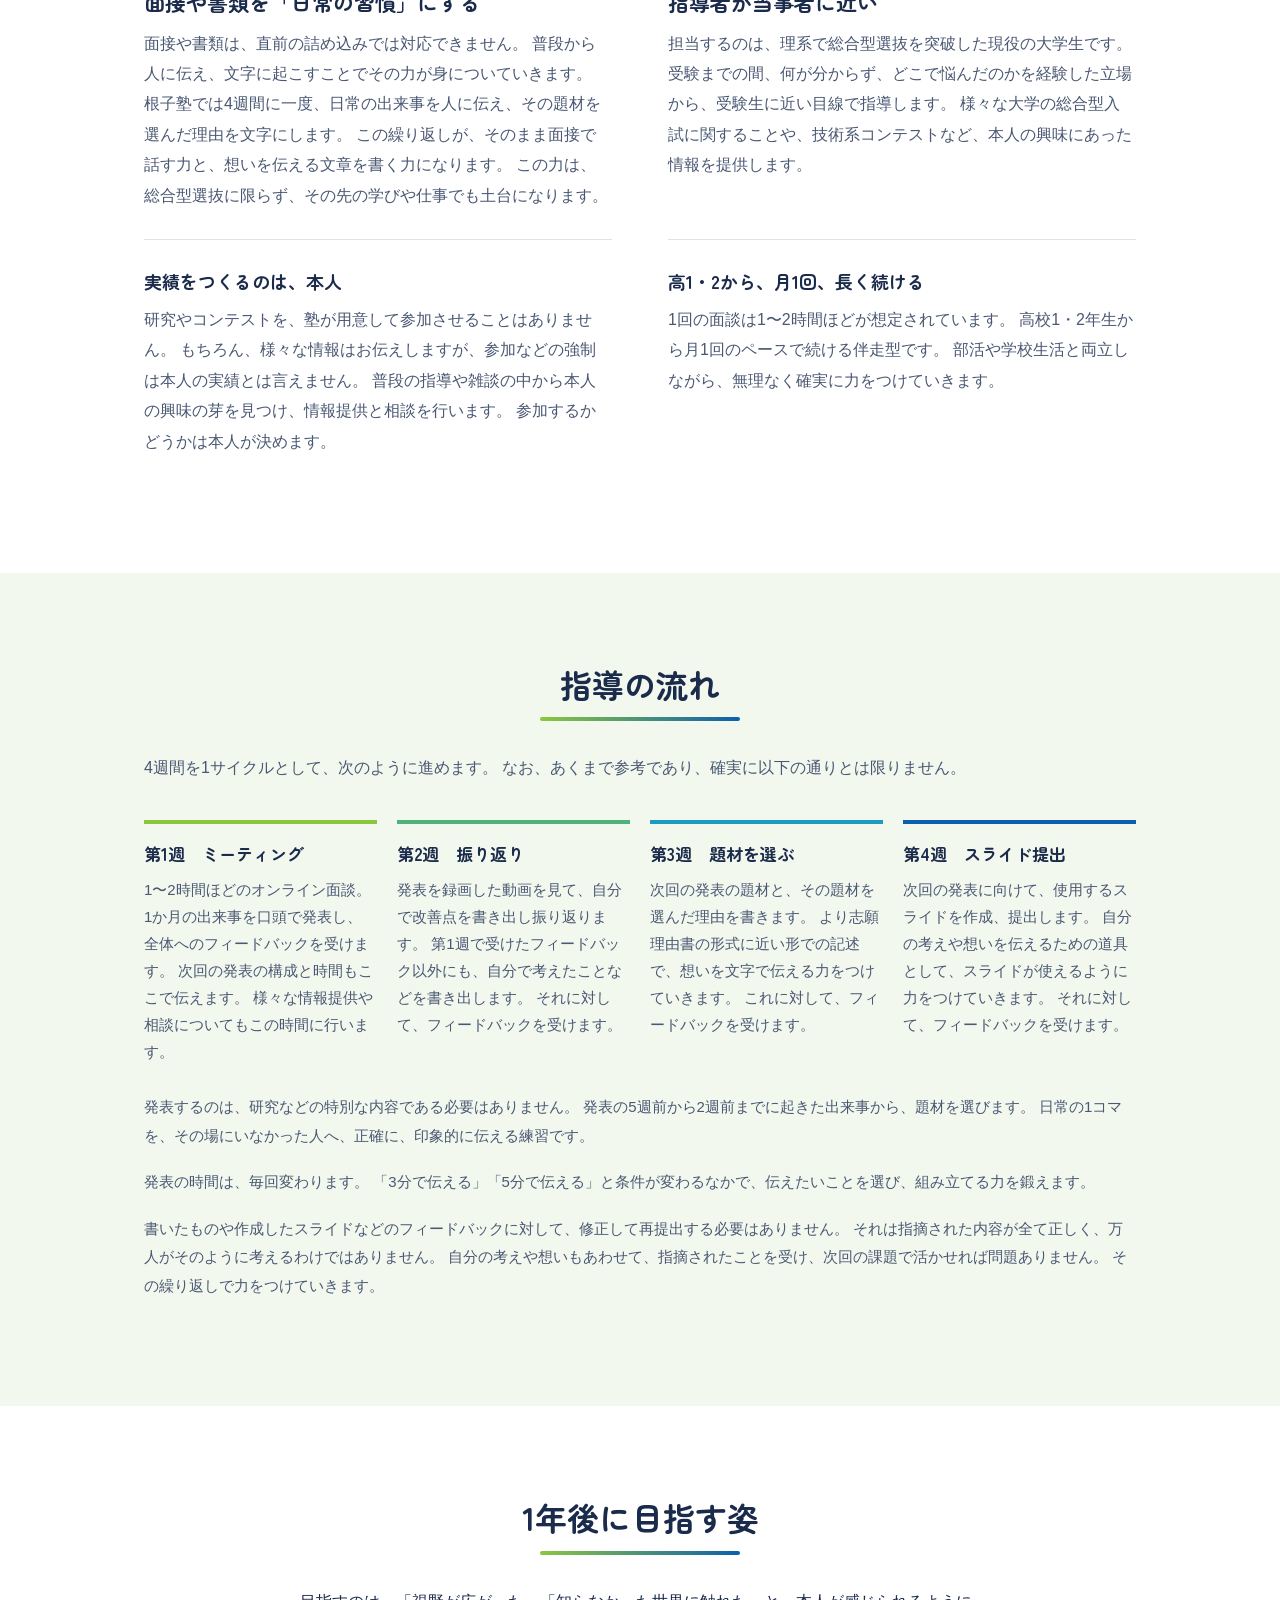
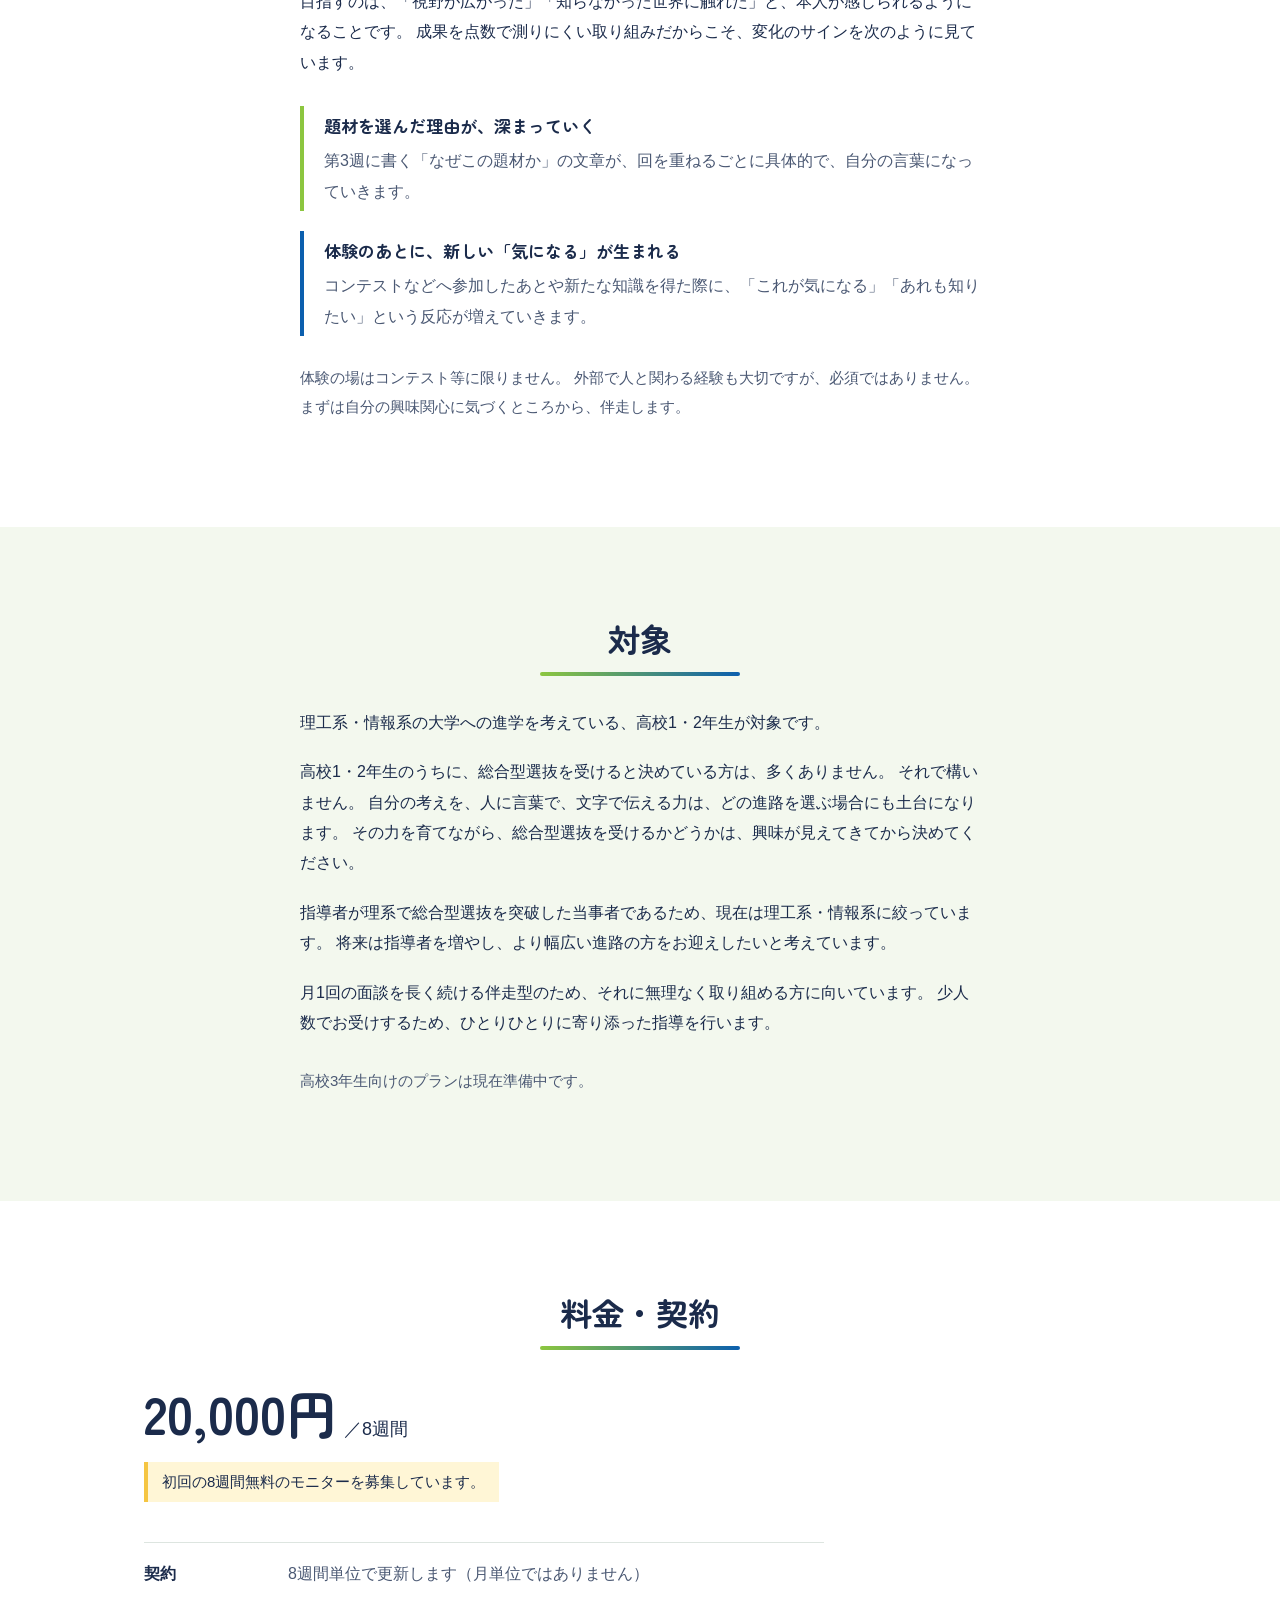
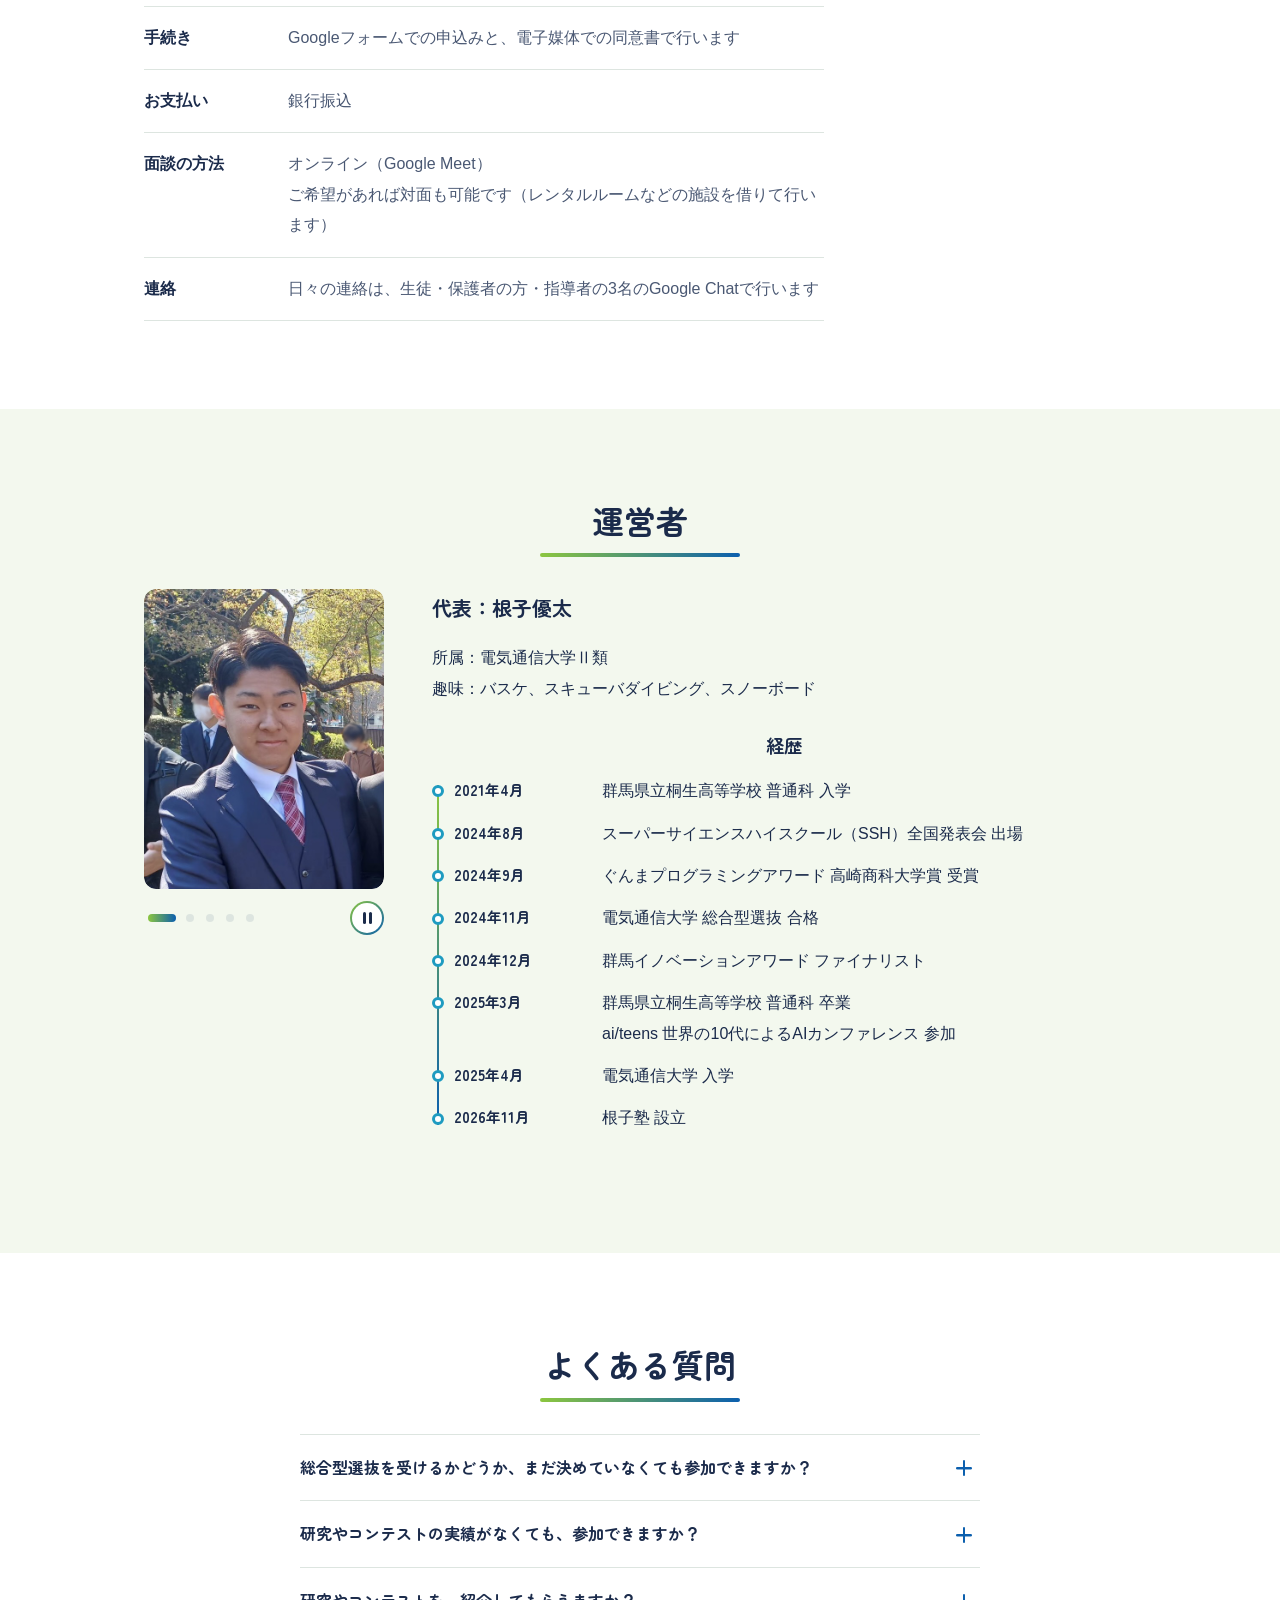
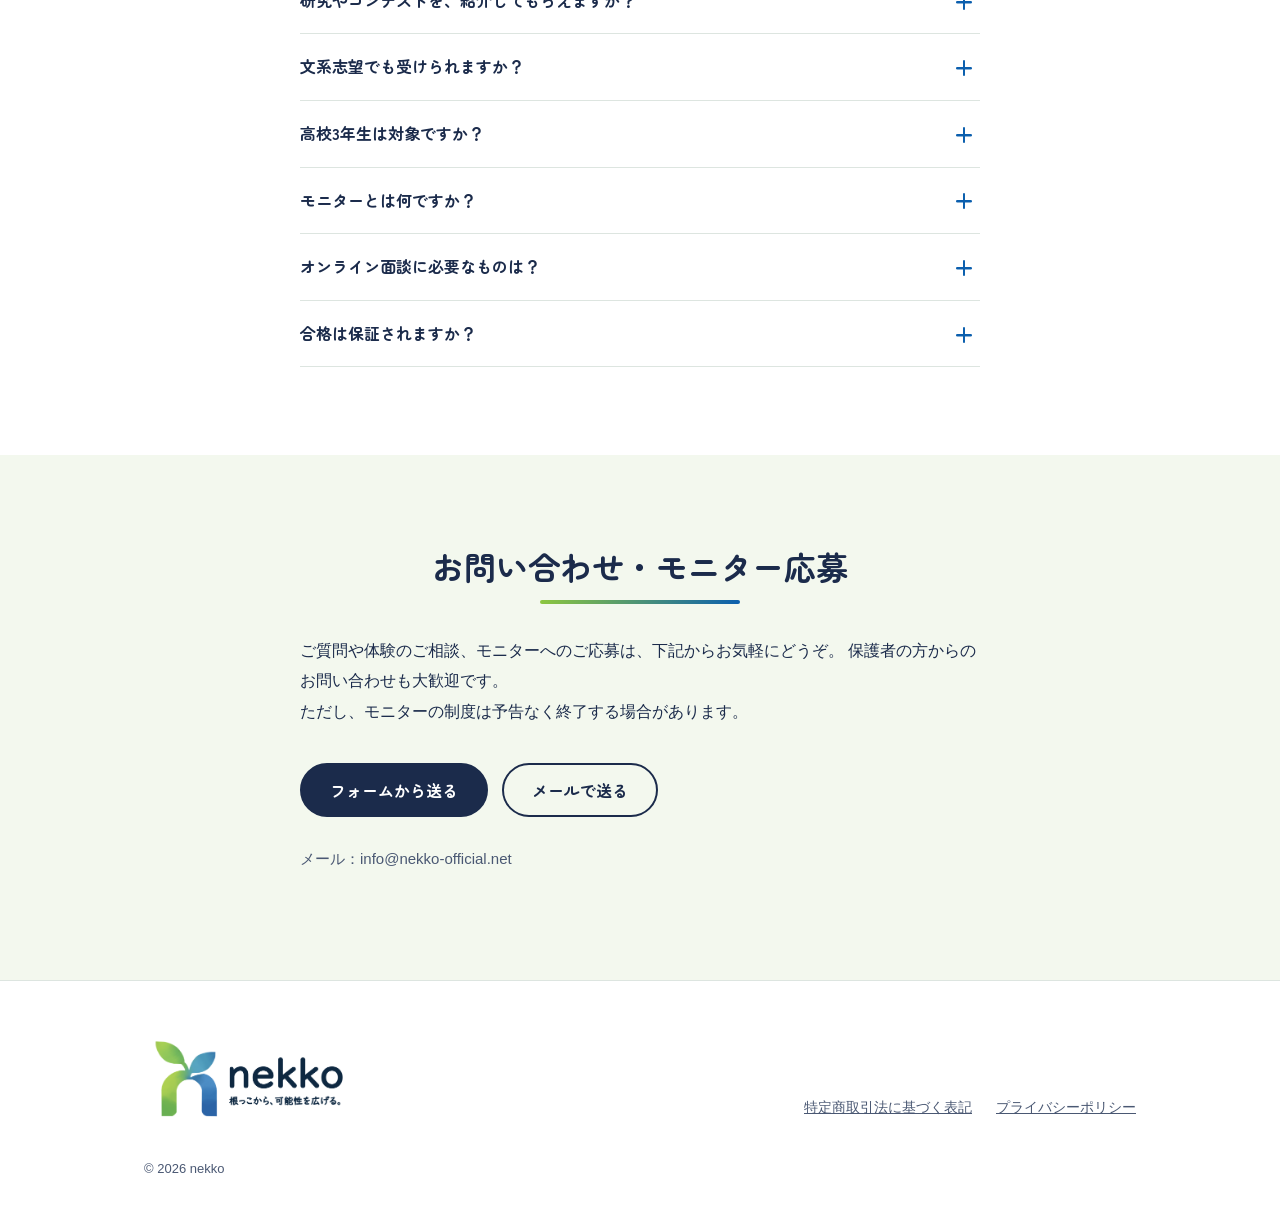
==== commit 2c4ea41d: "Update index.html" ====
--- a/index.html
+++ b/index.html
@@ -330,7 +330,7 @@
           <p class="profile-name">代表：根子優太</p>
           <p>
             所属：電気通信大学Ⅱ類<br>
-            趣味：ダイビング、スノーボード
+            趣味：バスケ、スキューバダイビング、スノーボード
           </p>
 
           <h3 class="timeline-title">経歴</h3>
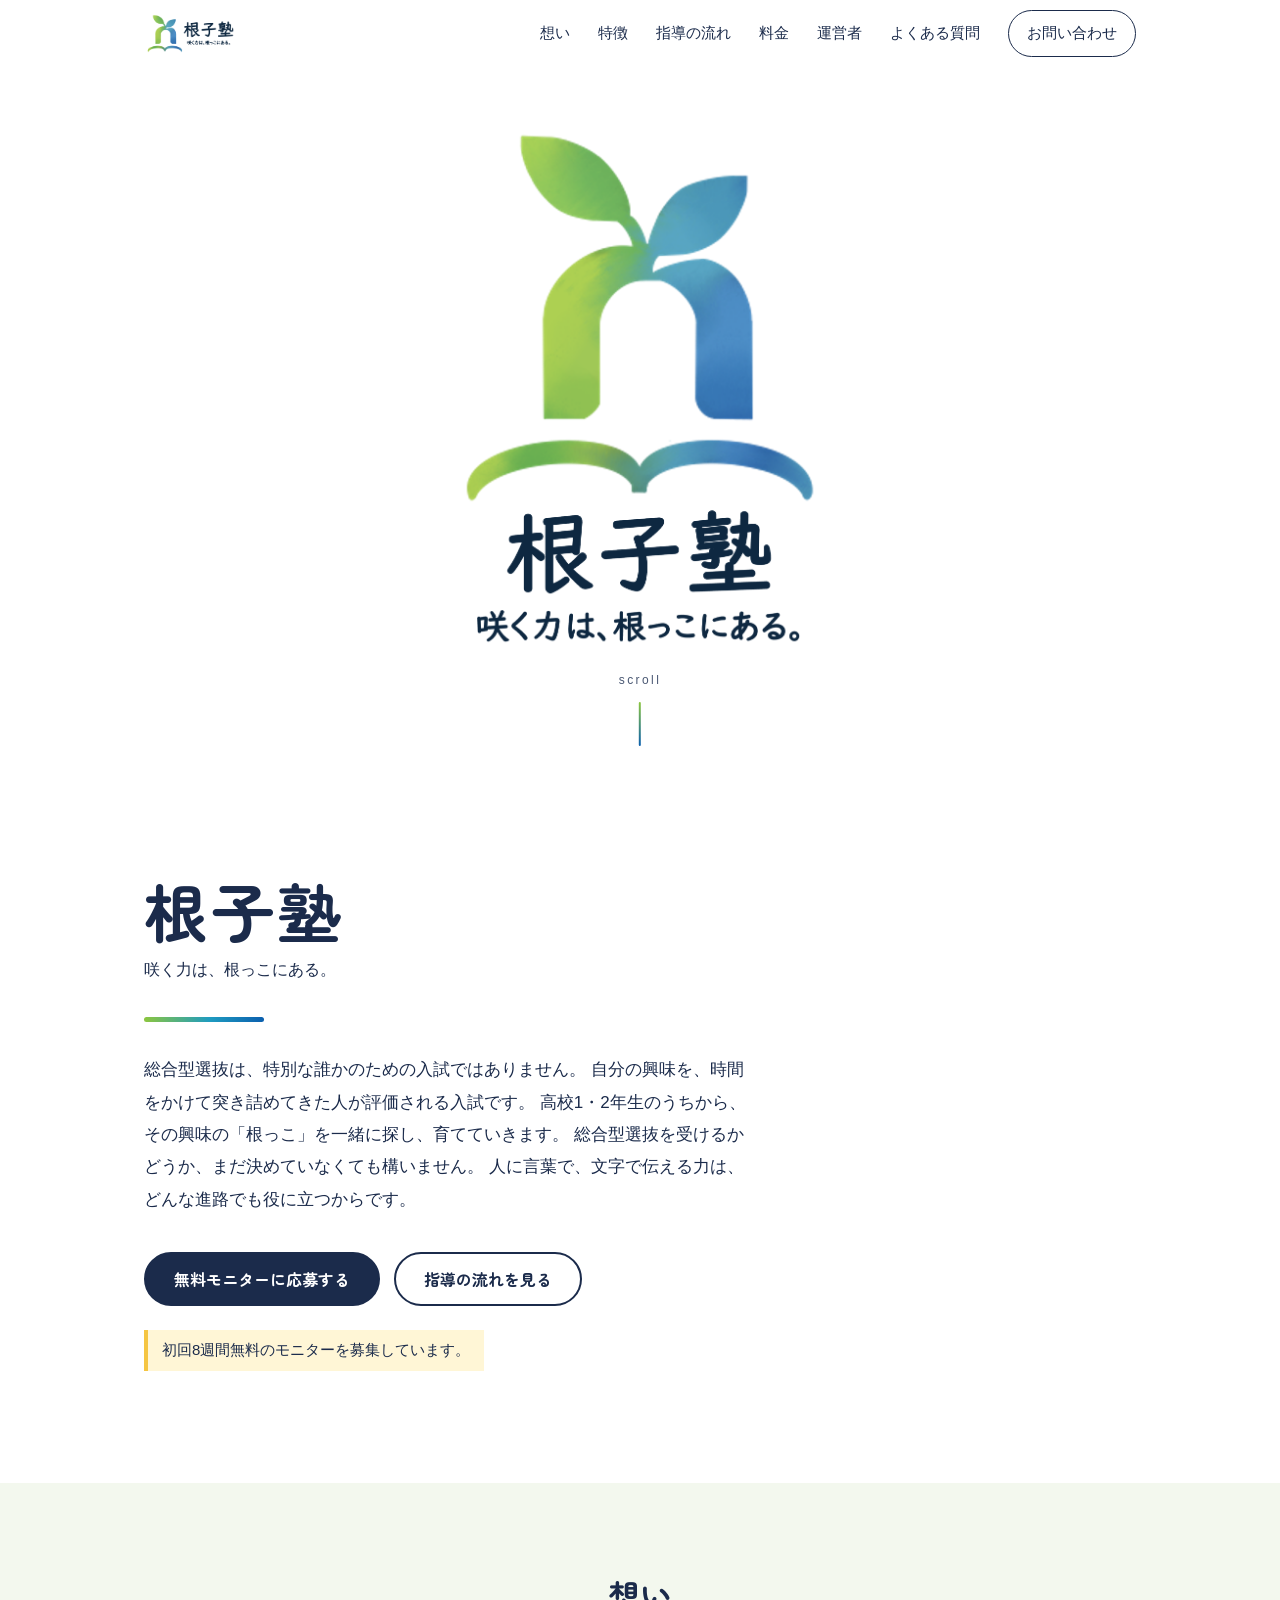
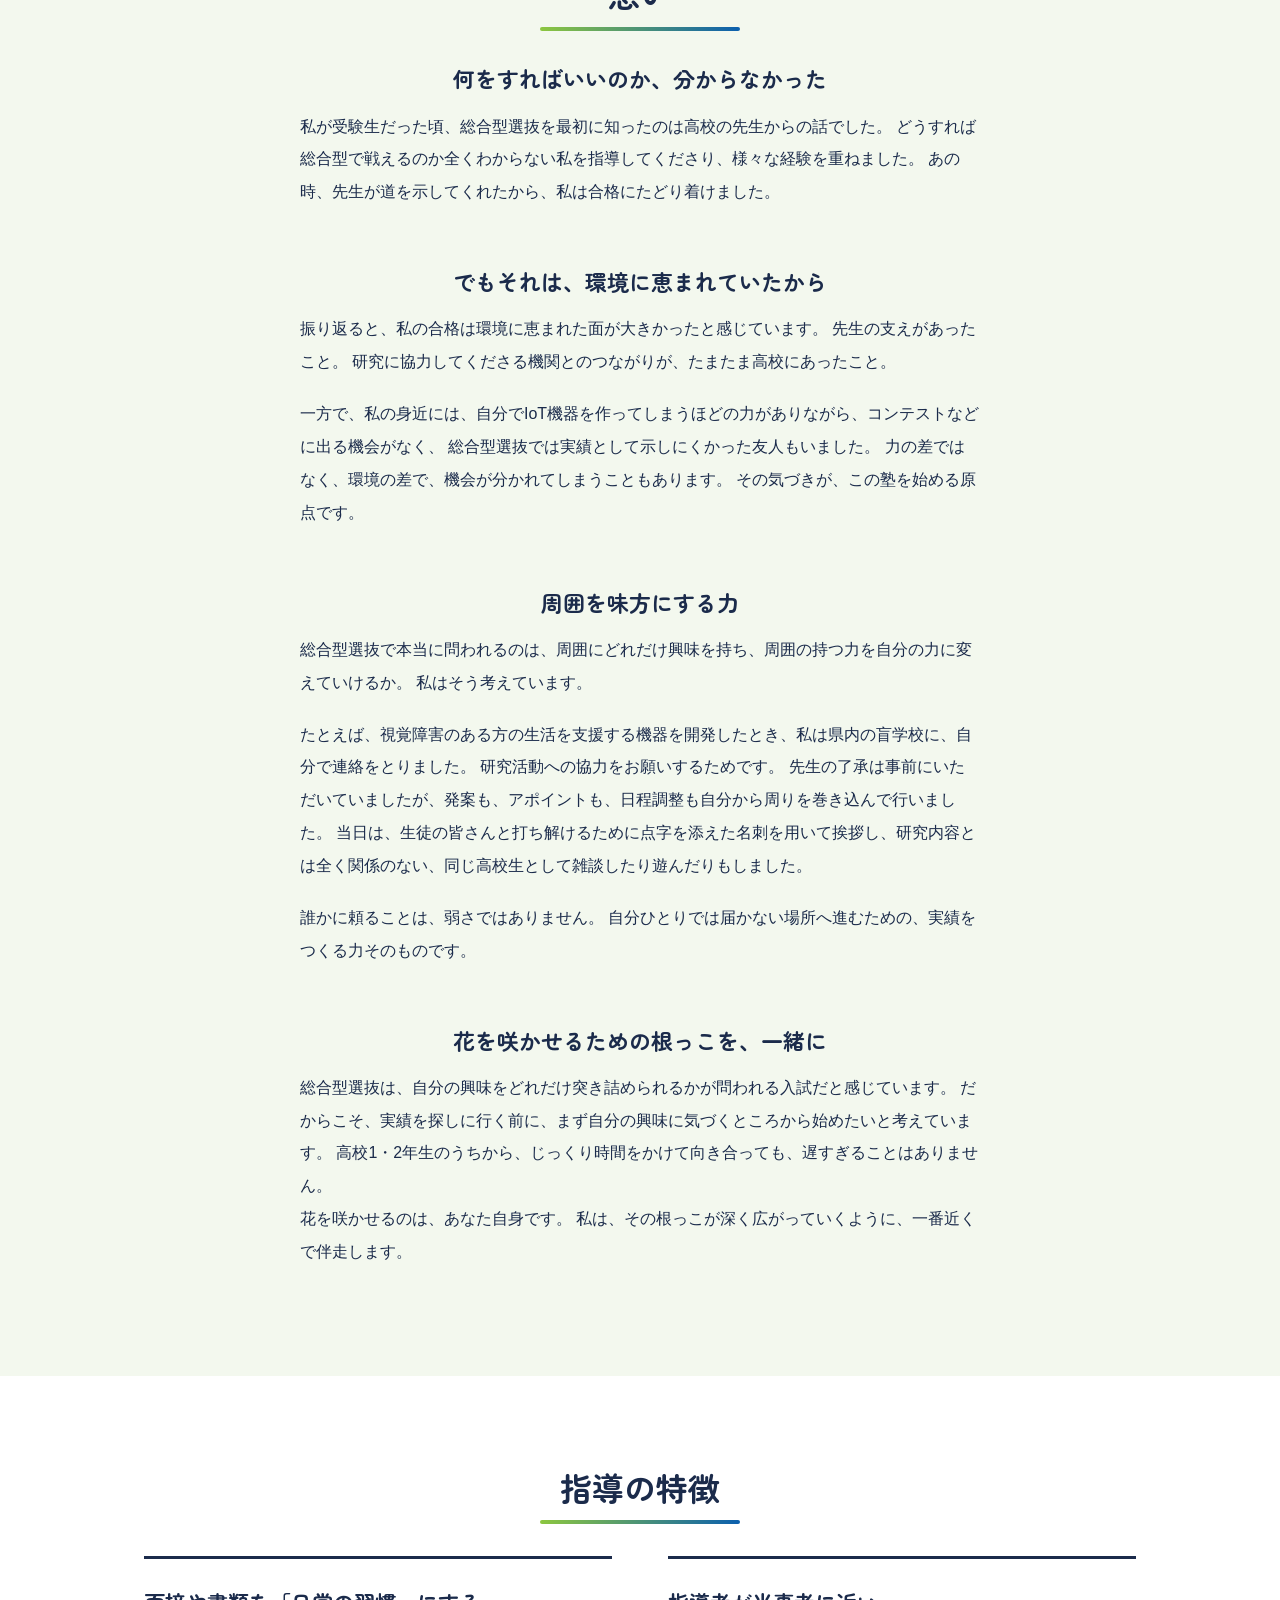
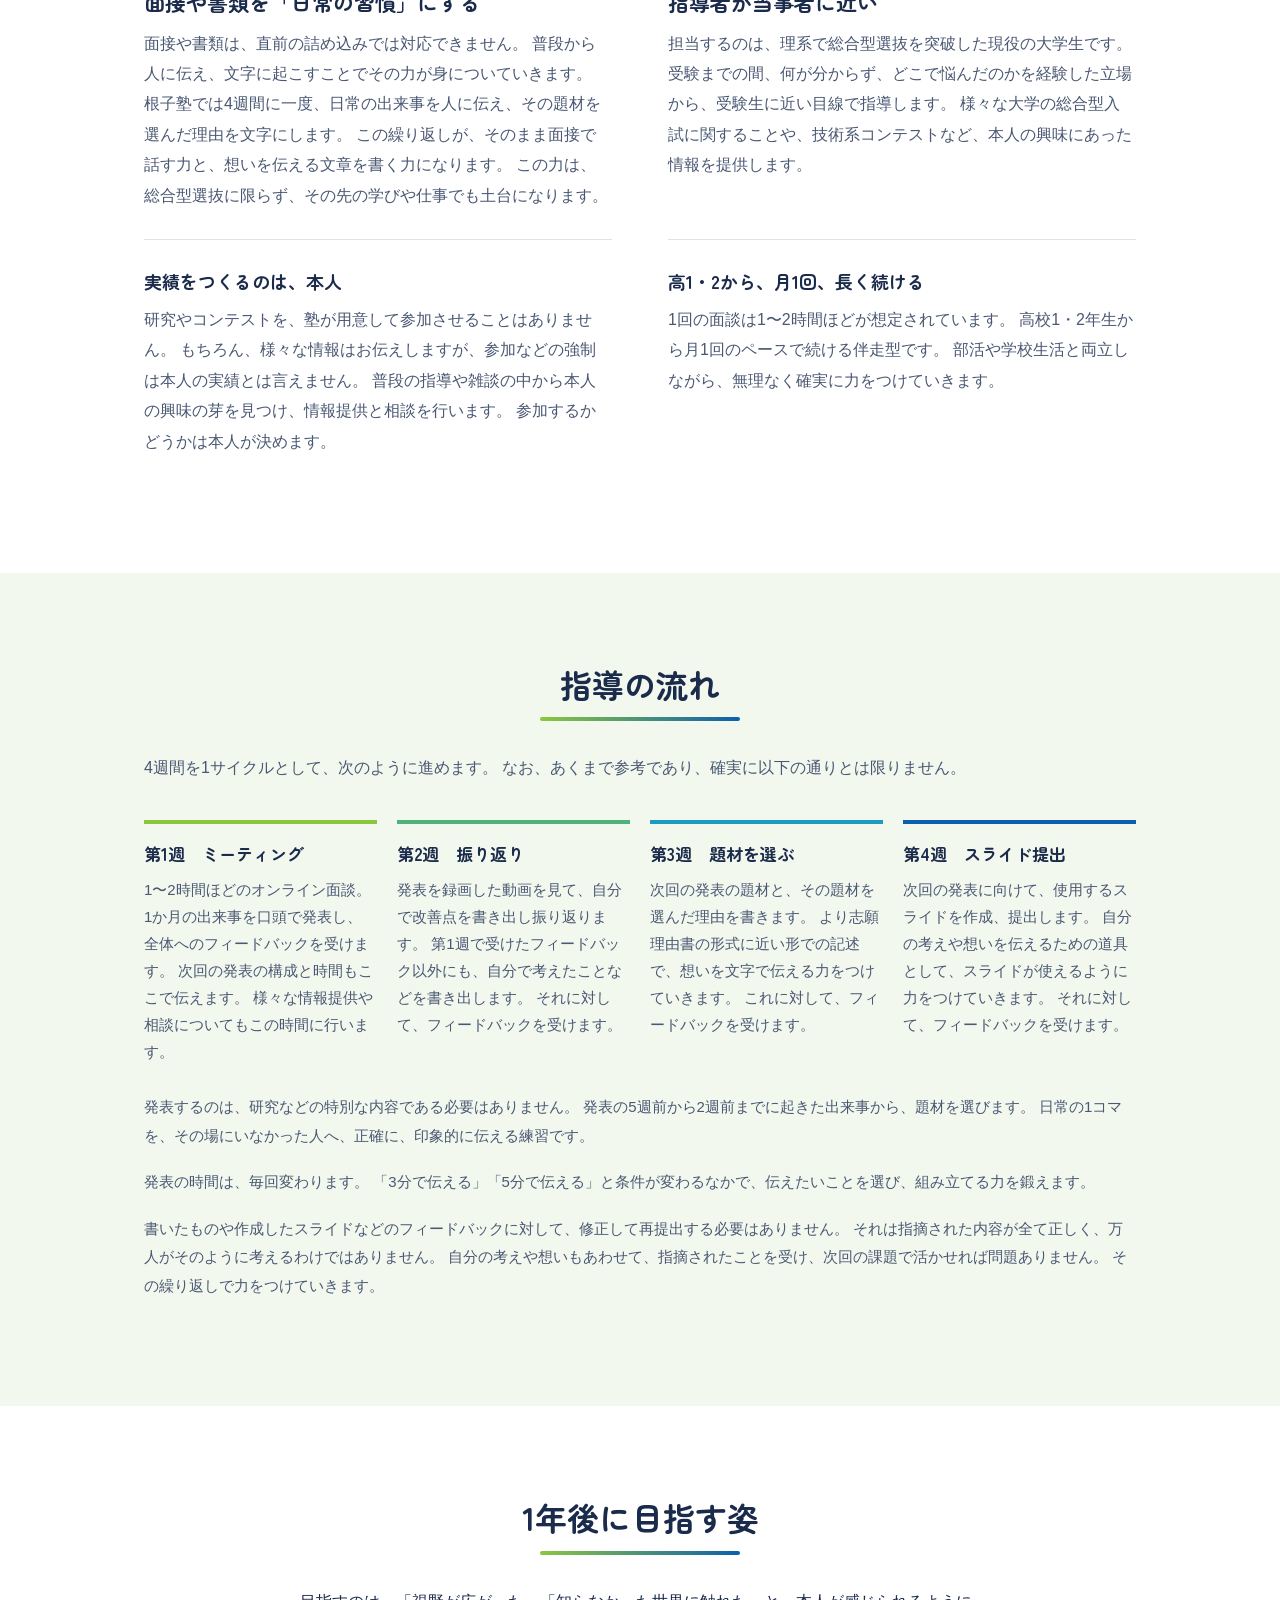
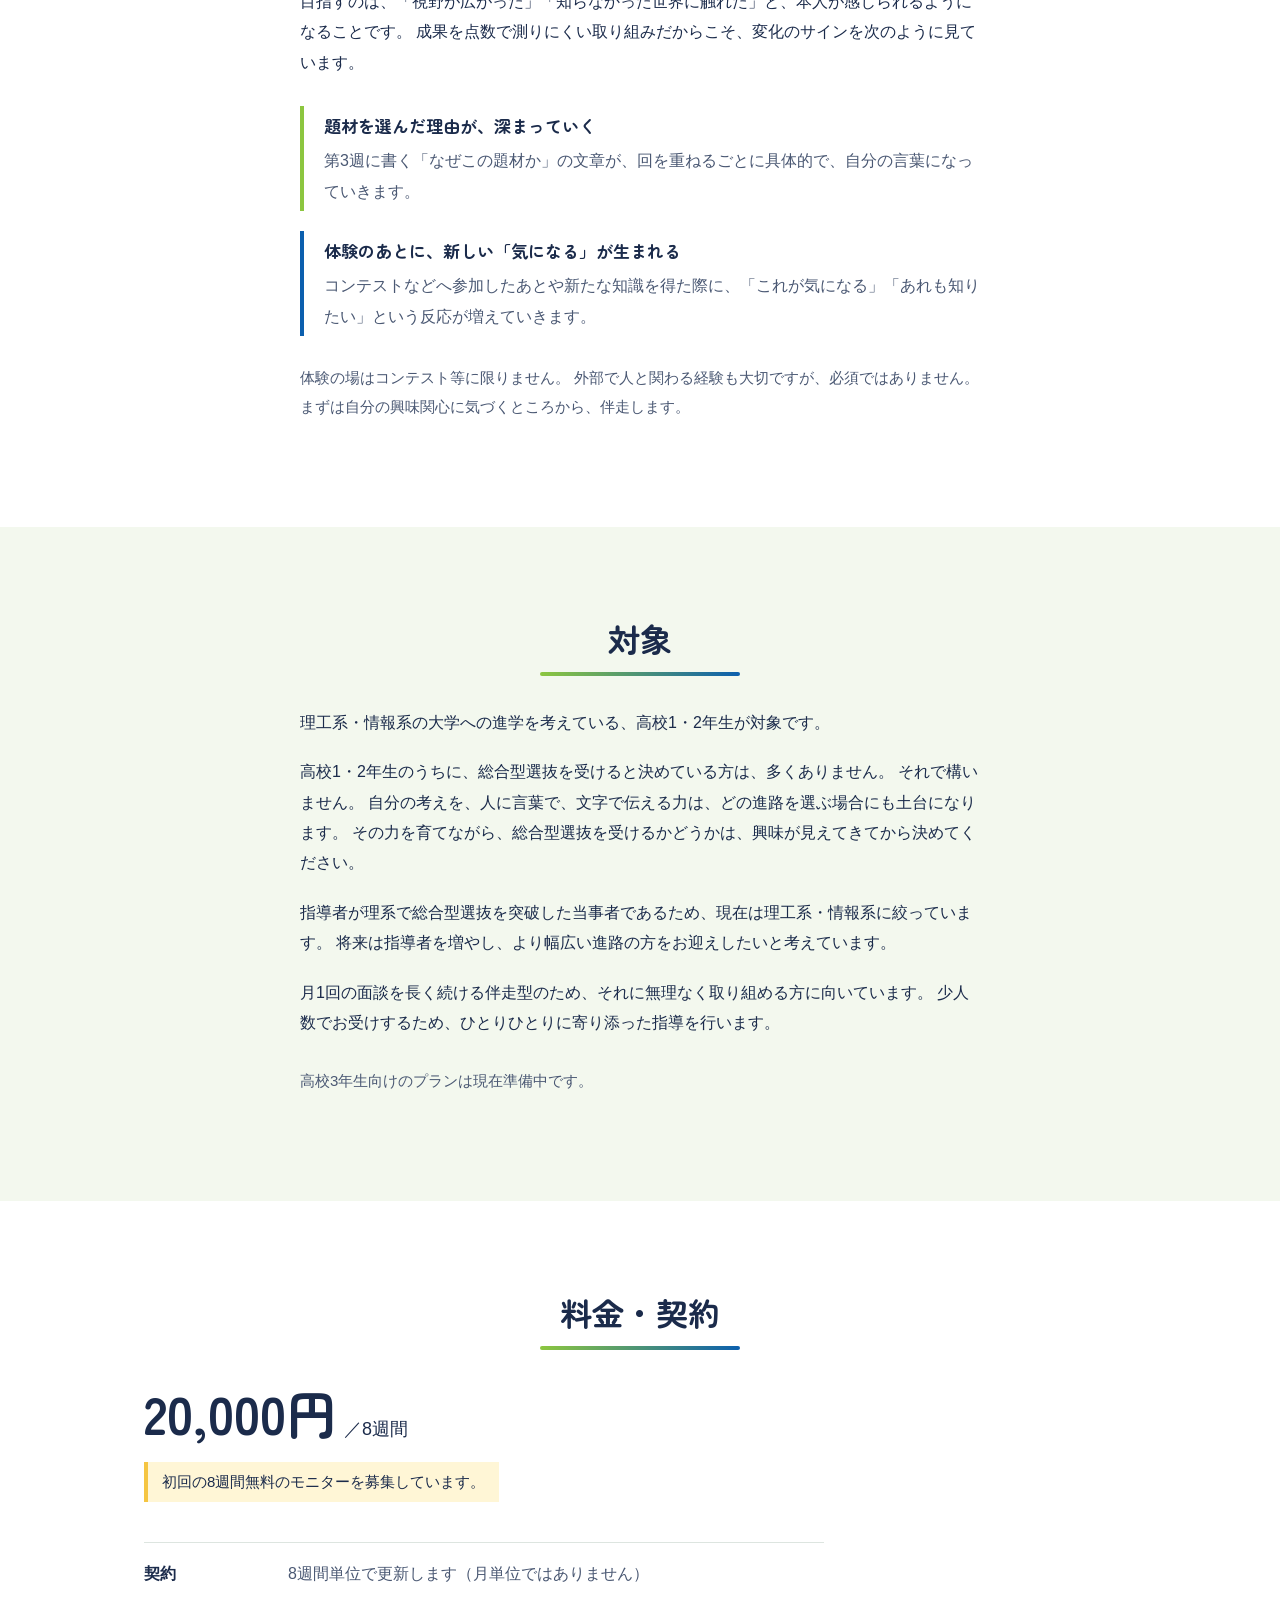
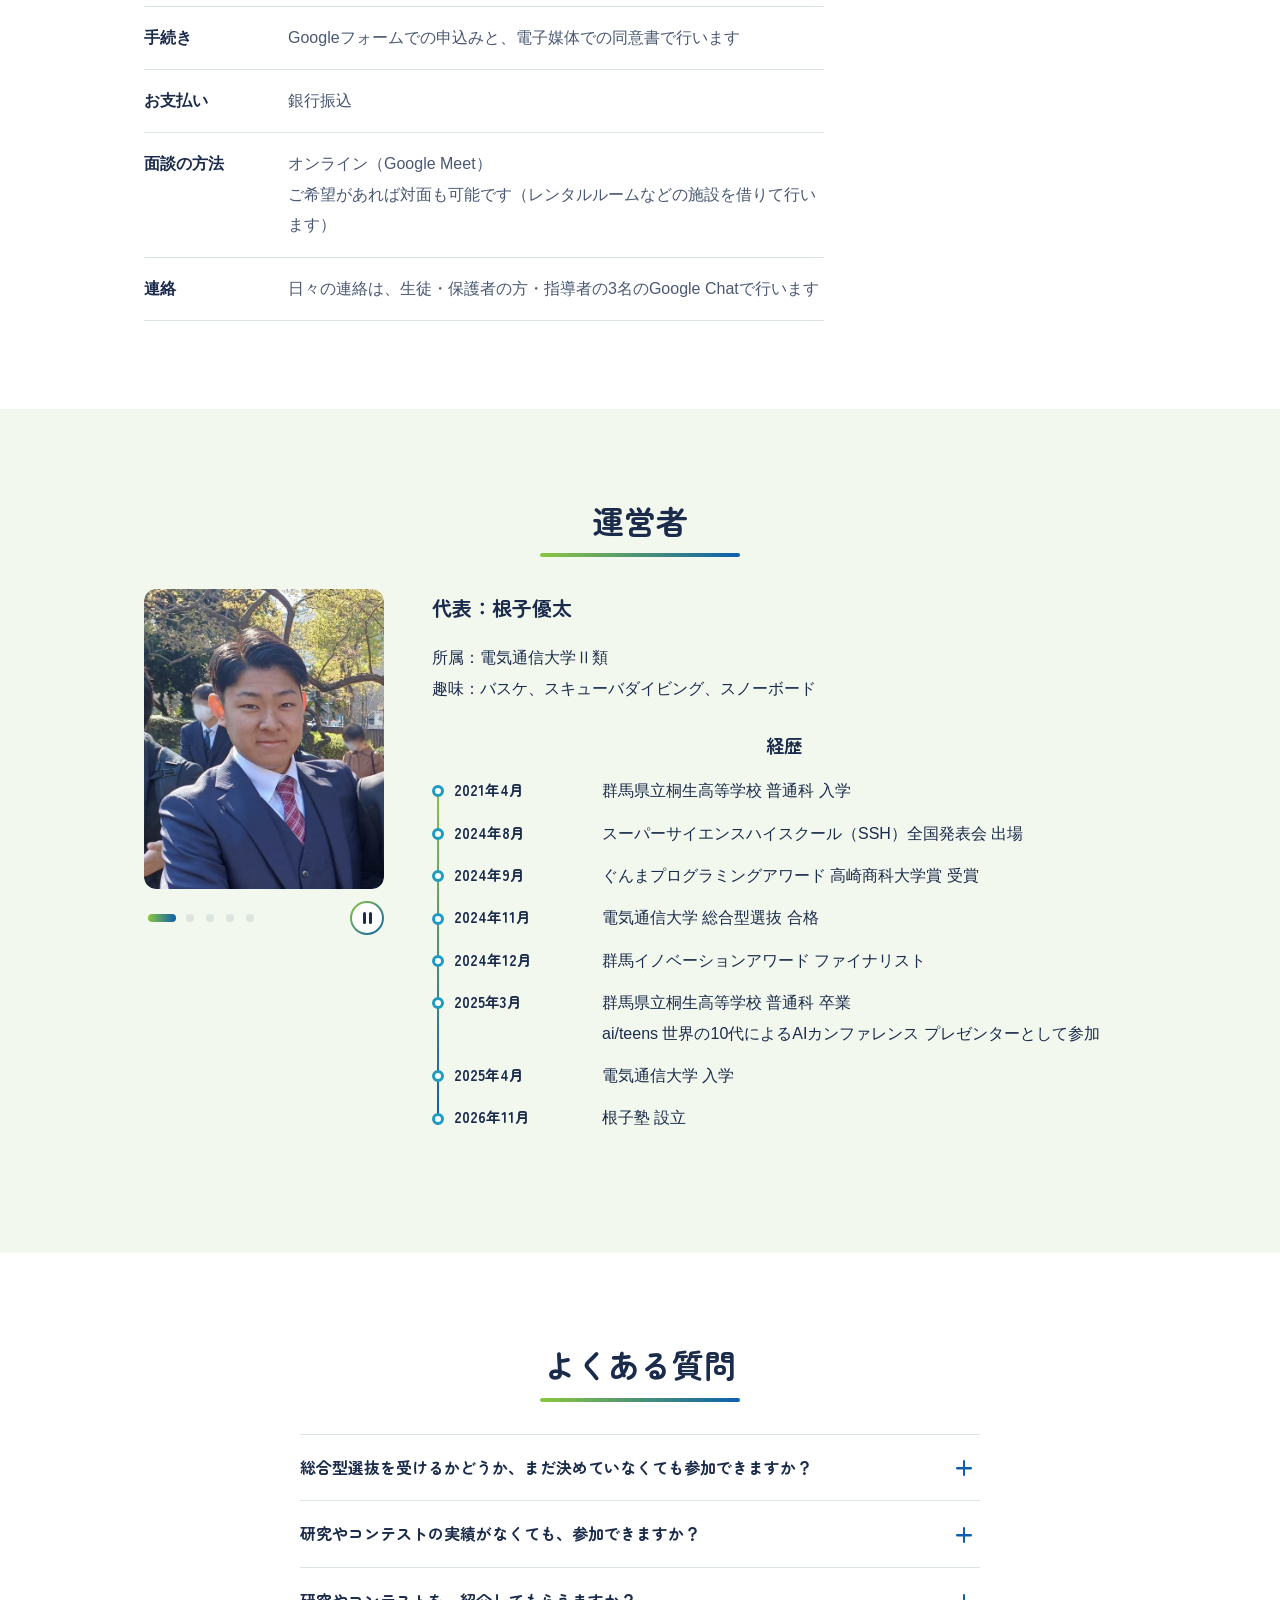
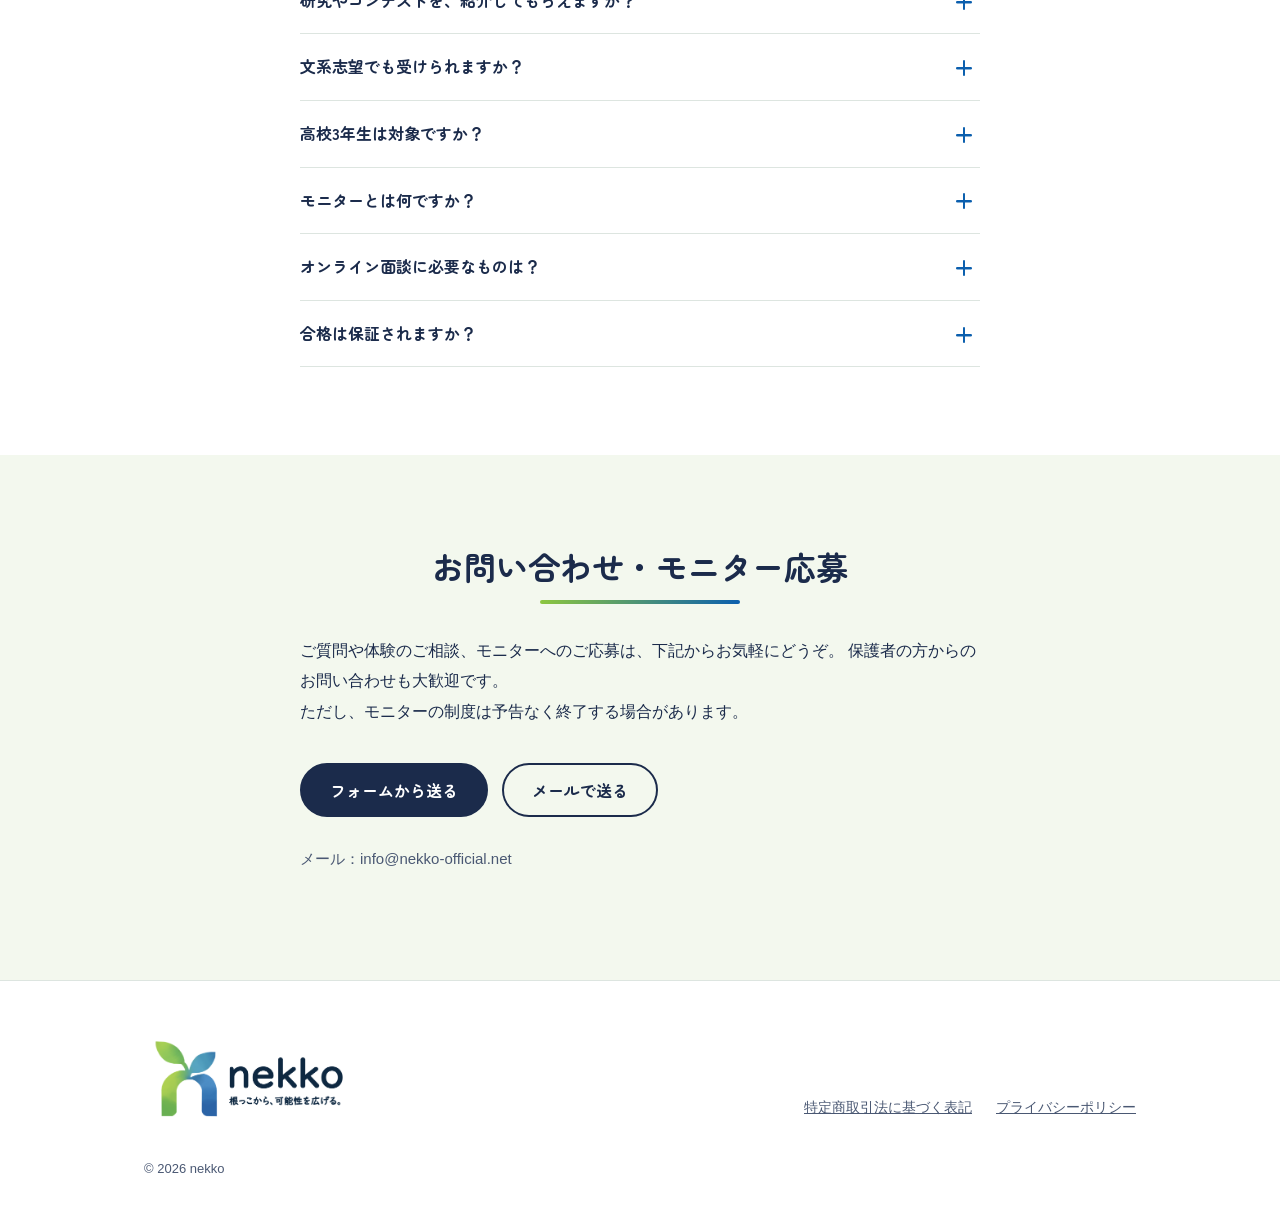
==== commit 801b2b0d: "Update participation description for AI conference" ====
--- a/index.html
+++ b/index.html
@@ -359,7 +359,7 @@
               <time>2025年3月</time>
               <p>
                 群馬県立桐生高等学校 普通科 卒業 <br>
-                ai/teens 世界の10代によるAIカンファレンス 参加
+                ai/teens 世界の10代によるAIカンファレンス プレゼンターとして参加
               </p>
             </li>
             <li>
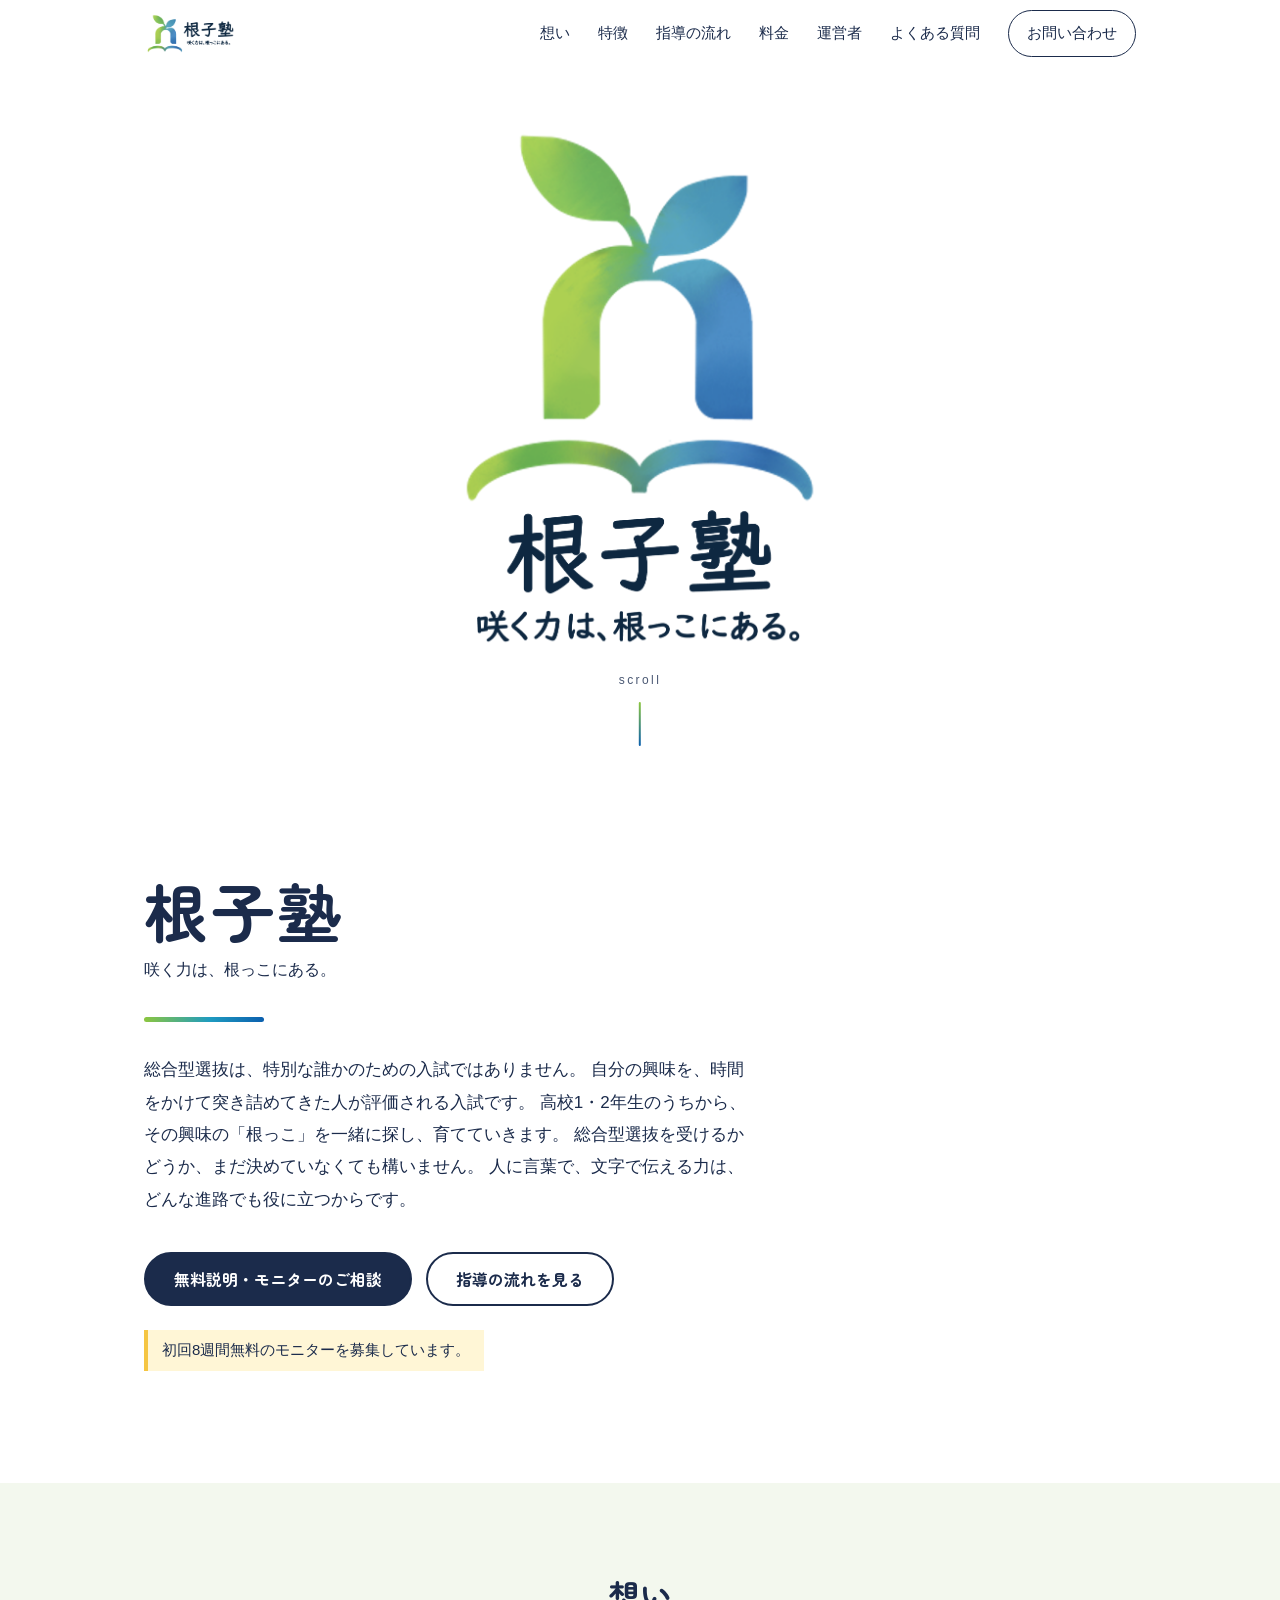
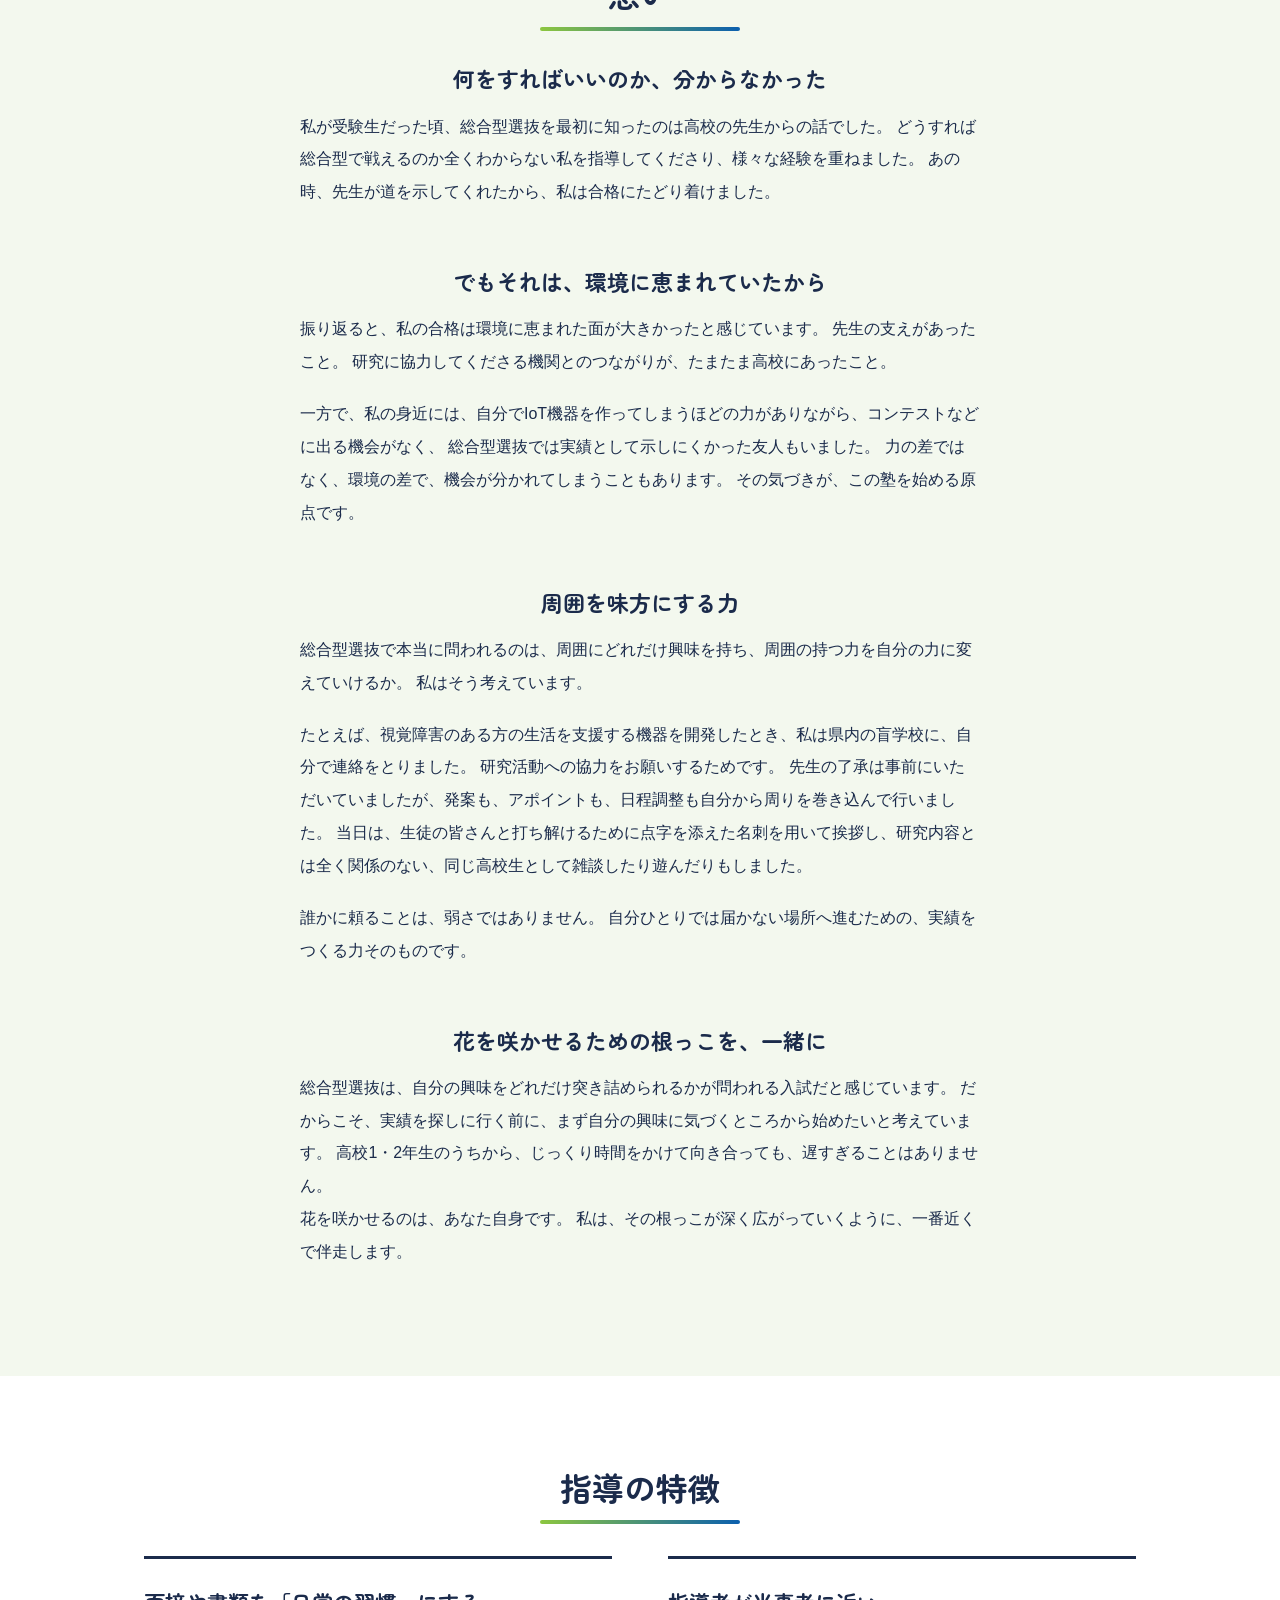
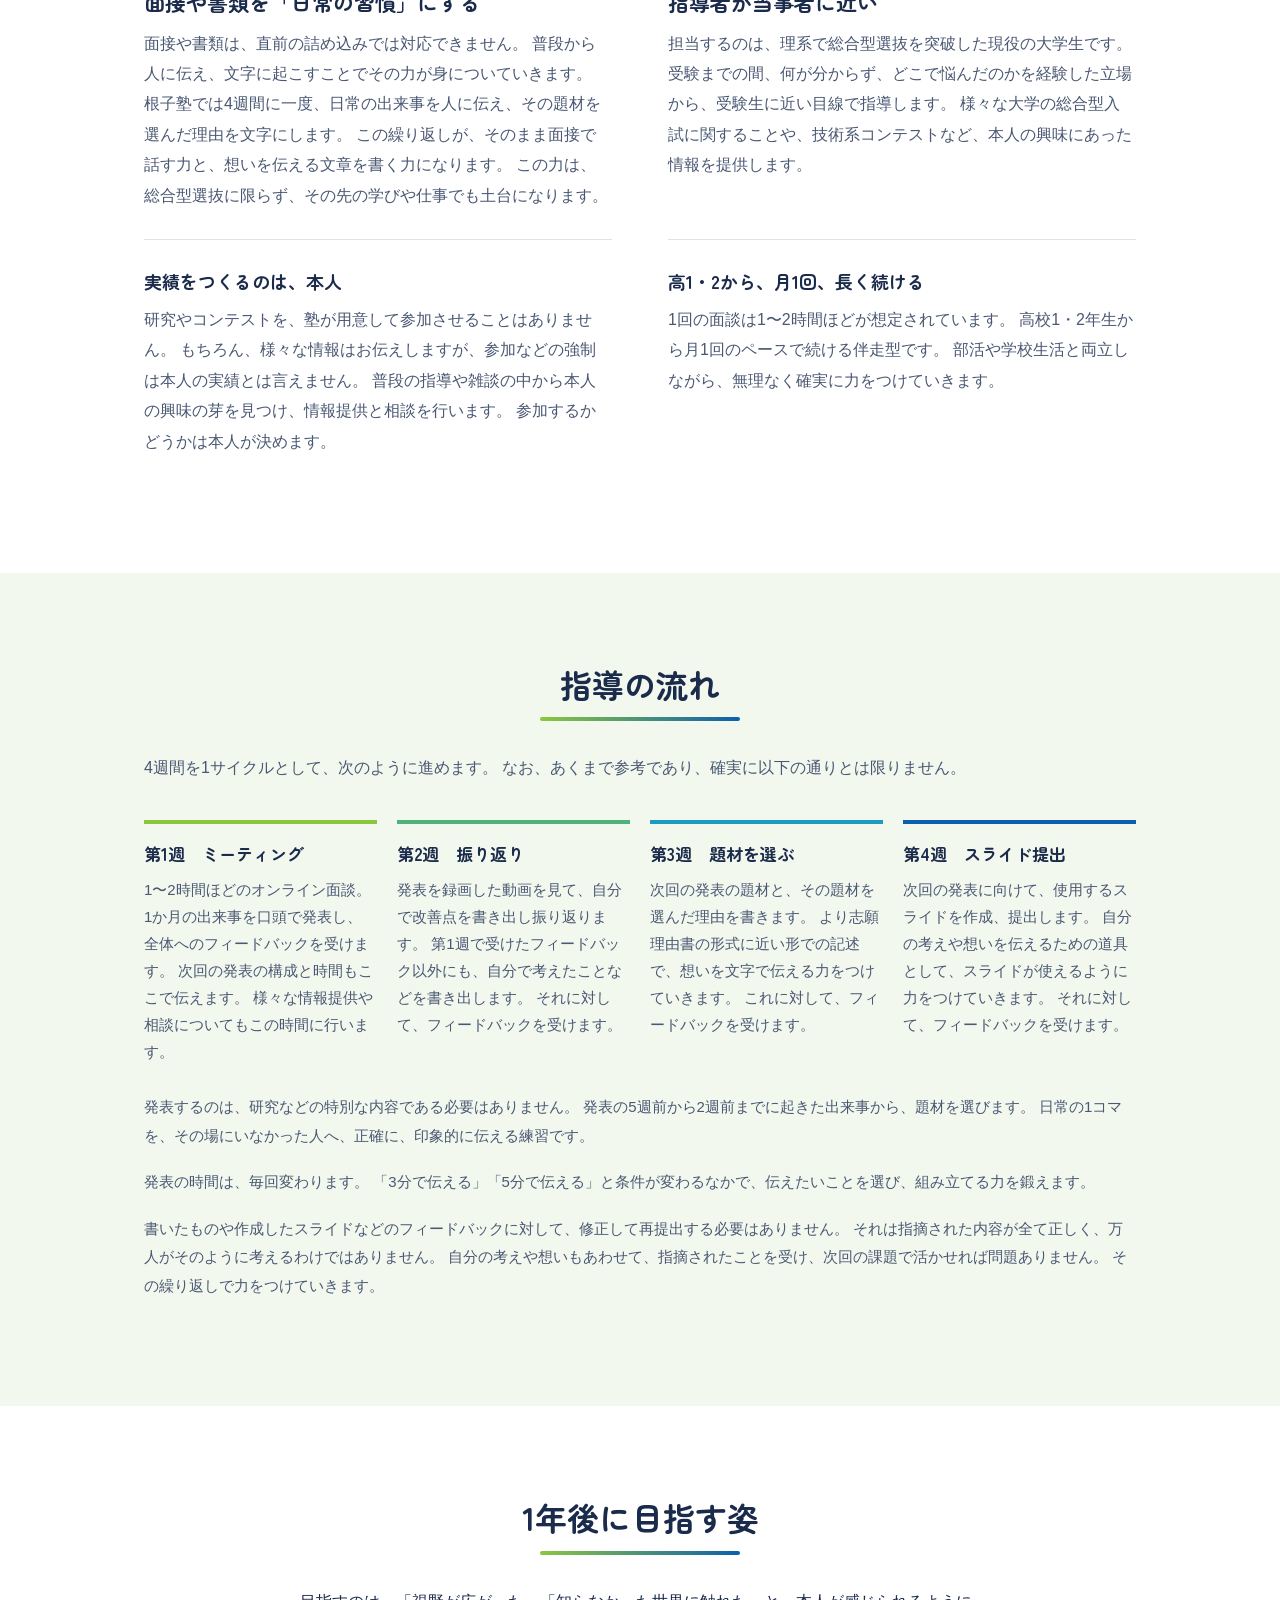
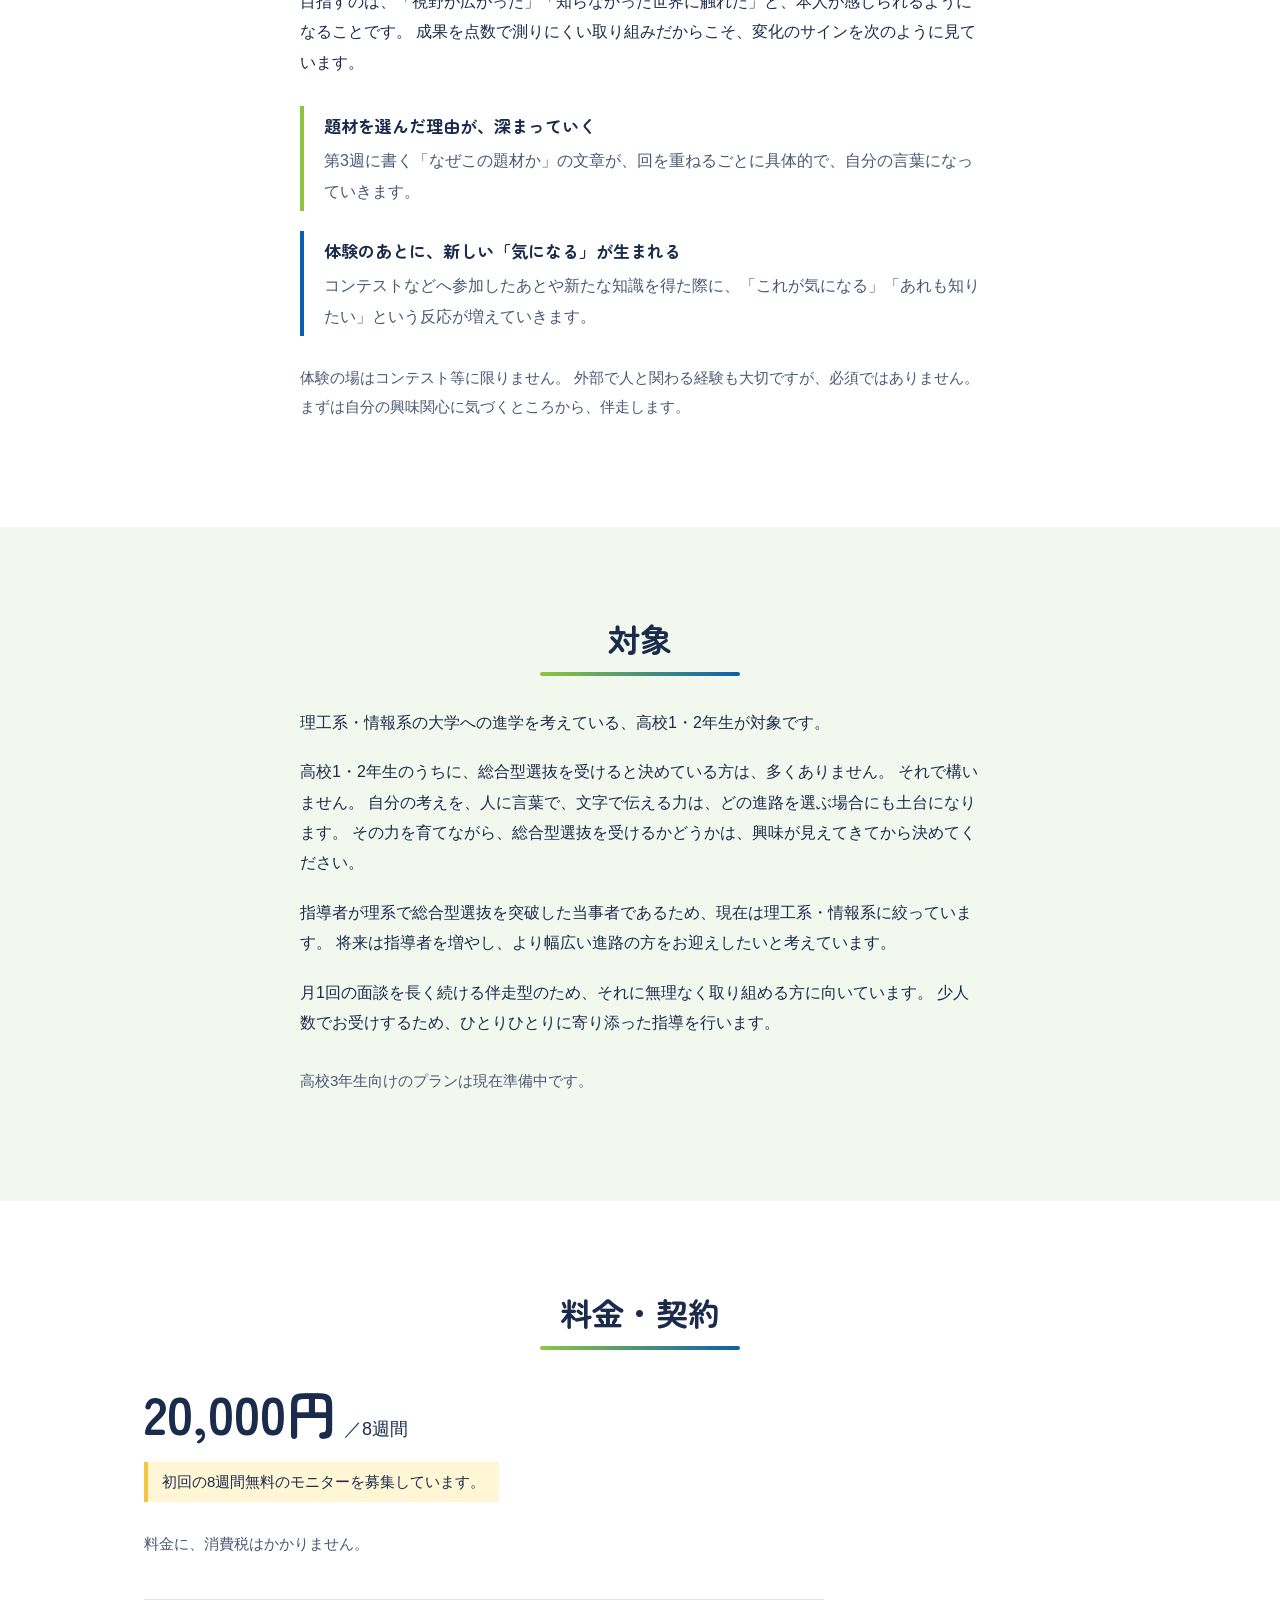
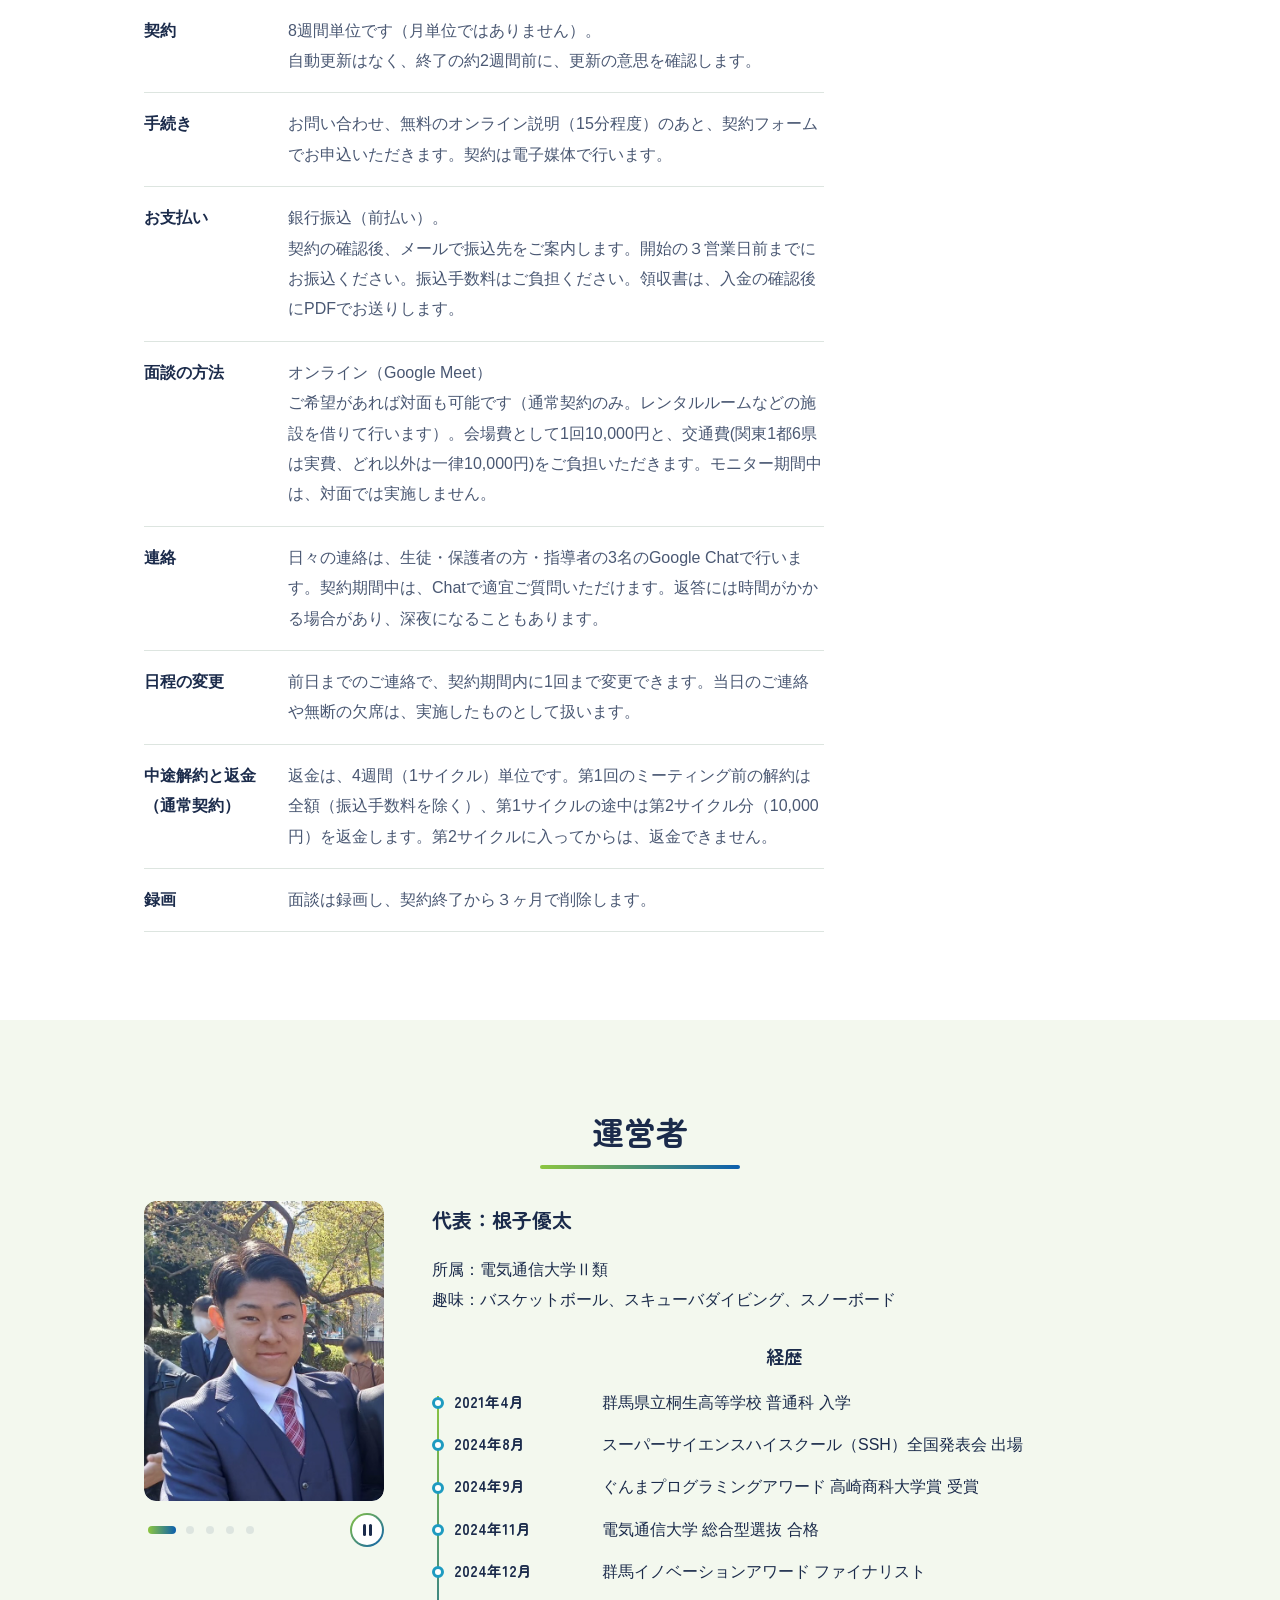
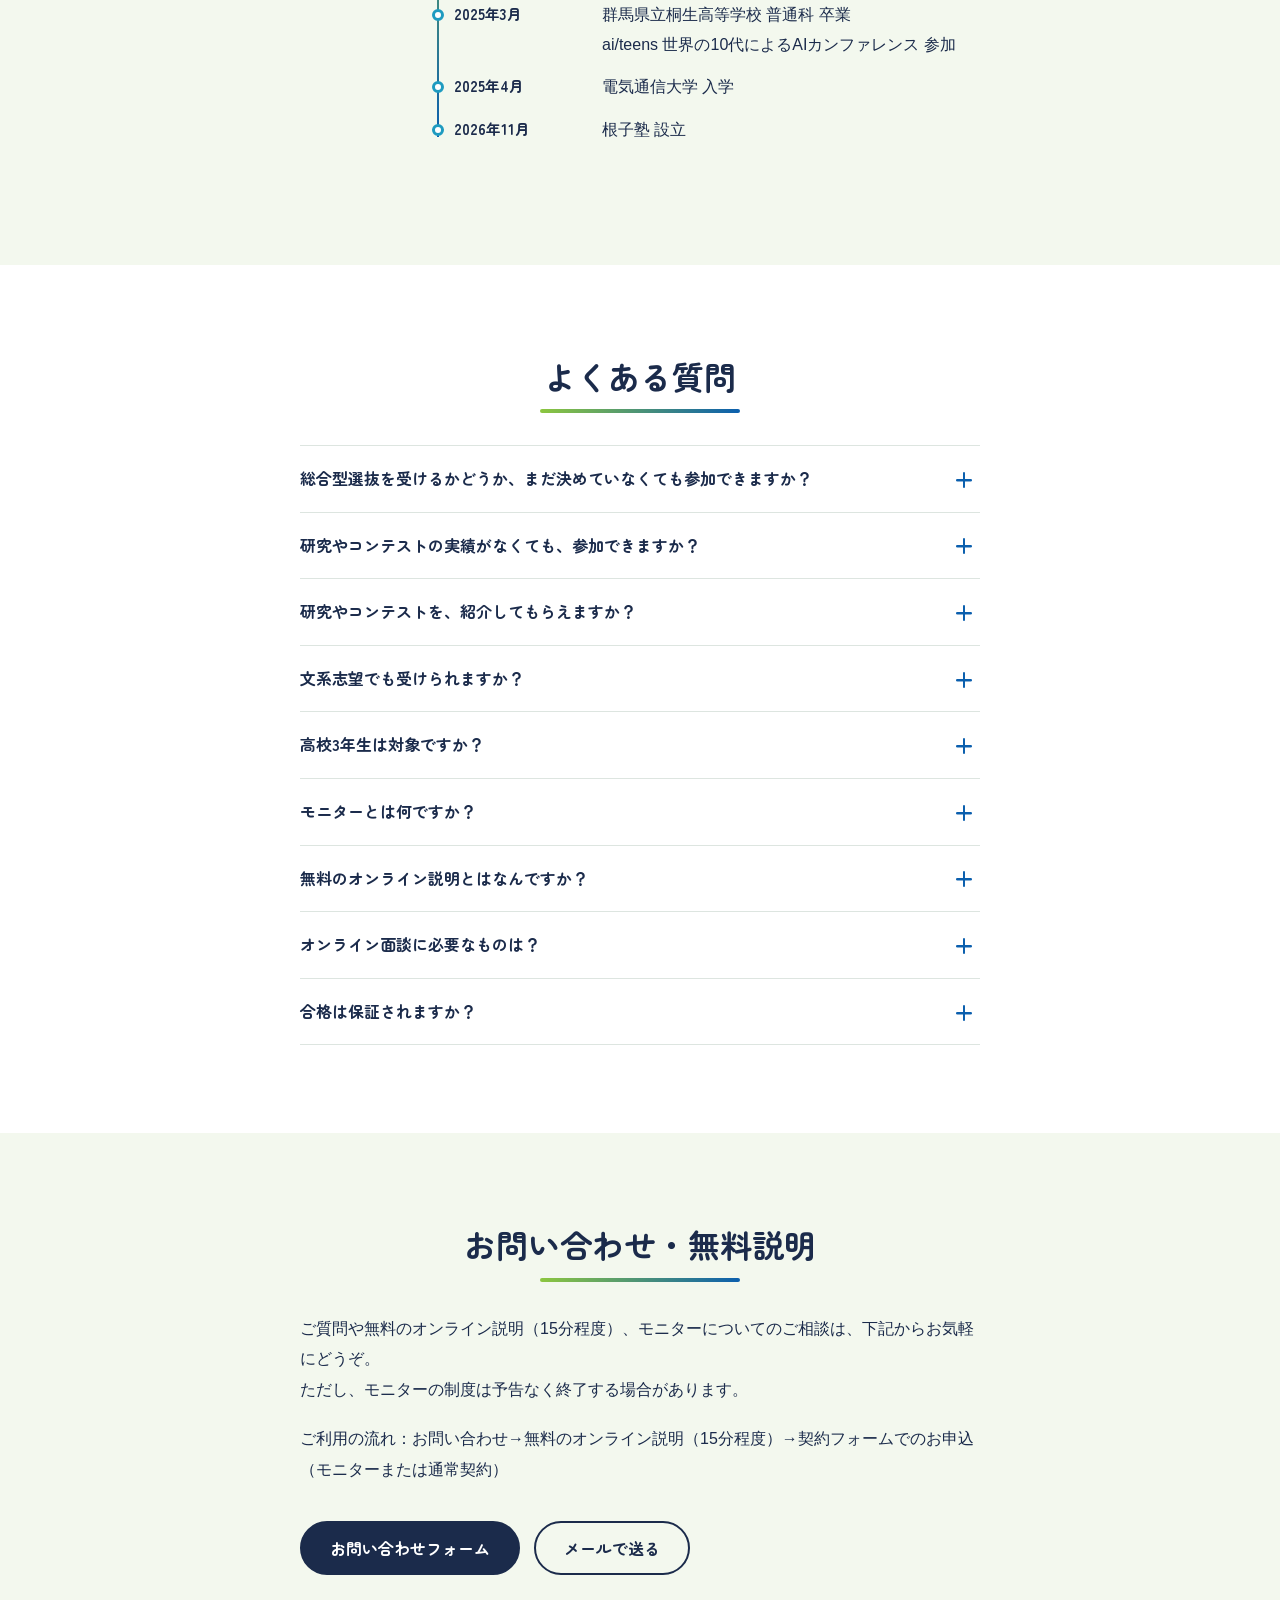
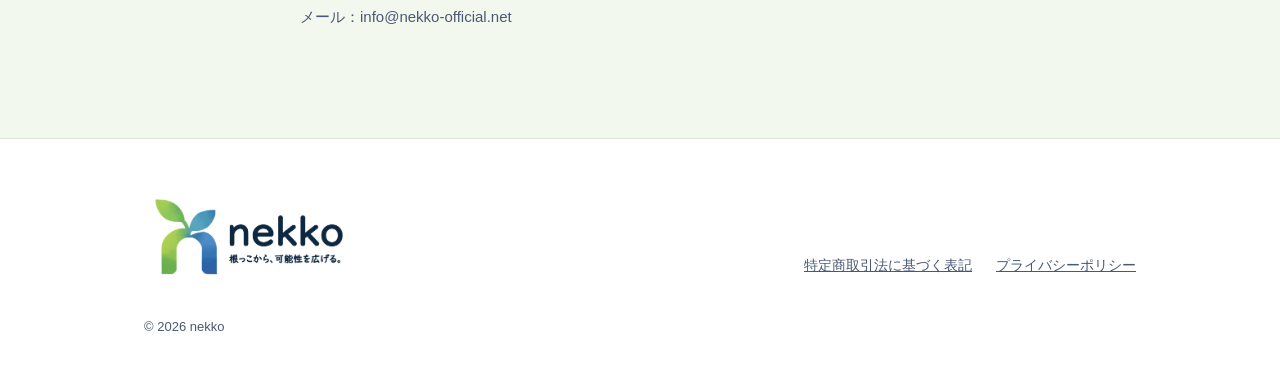
==== commit cfc73825: "Revise content and links in index.html Updated various sections of the index.html file to improve cl" ====
--- a/index.html
+++ b/index.html
@@ -62,7 +62,7 @@
         人に言葉で、文字で伝える力は、どんな進路でも役に立つからです。
       </p>
       <div class="hero-actions">
-        <a class="btn btn-primary" href="#contact">無料モニターに応募する</a>
+        <a class="btn btn-primary" href="#contact">無料説明・モニターのご相談</a>
         <a class="btn btn-secondary" href="#flow">指導の流れを見る</a>
       </div>
       <p class="notice">初回8週間無料のモニターを募集しています。</p>
@@ -279,13 +279,17 @@
       <div class="price-box">
         <p class="price"><span class="price-num">20,000円</span><span class="price-unit">／8週間</span></p>
         <p class="notice">初回の8週間無料のモニターを募集しています。</p>
+        <p class="note">料金に、消費税はかかりません。</p>
       </div>
       <dl class="spec">
-        <div><dt>契約</dt><dd>8週間単位で更新します（月単位ではありません）</dd></div>
-        <div><dt>手続き</dt><dd>Googleフォームでの申込みと、電子媒体での同意書で行います</dd></div>
-        <div><dt>お支払い</dt><dd>銀行振込</dd></div>
-        <div><dt>面談の方法</dt><dd>オンライン（Google Meet）<br>ご希望があれば対面も可能です（レンタルルームなどの施設を借りて行います）</dd></div>
-        <div><dt>連絡</dt><dd>日々の連絡は、生徒・保護者の方・指導者の3名のGoogle Chatで行います</dd></div>
+        <div><dt>契約</dt><dd>8週間単位です（月単位ではありません）。<br>自動更新はなく、終了の約2週間前に、更新の意思を確認します。</dd></div>
+        <div><dt>手続き</dt><dd>お問い合わせ、無料のオンライン説明（15分程度）のあと、契約フォームでお申込いただきます。契約は電子媒体で行います。</dd></div>
+        <div><dt>お支払い</dt><dd>銀行振込（前払い）。<br>契約の確認後、メールで振込先をご案内します。開始の３営業日前までにお振込ください。振込手数料はご負担ください。領収書は、入金の確認後にPDFでお送りします。</dd></div>
+        <div><dt>面談の方法</dt><dd>オンライン（Google Meet）<br>ご希望があれば対面も可能です（通常契約のみ。レンタルルームなどの施設を借りて行います）。会場費として1回10,000円と、交通費(関東1都6県は実費、どれ以外は一律10,000円)をご負担いただきます。モニター期間中は、対面では実施しません。</dd></div>
+        <div><dt>連絡</dt><dd>日々の連絡は、生徒・保護者の方・指導者の3名のGoogle Chatで行います。契約期間中は、Chatで適宜ご質問いただけます。返答には時間がかかる場合があり、深夜になることもあります。</dd></div>
+        <div><dt>日程の変更</dt><dd>前日までのご連絡で、契約期間内に1回まで変更できます。当日のご連絡や無断の欠席は、実施したものとして扱います。</dd></div>
+        <div><dt>中途解約と返金（通常契約）</dt><dd>返金は、4週間（1サイクル）単位です。第1回のミーティング前の解約は全額（振込手数料を除く）、第1サイクルの途中は第2サイクル分（10,000円）を返金します。第2サイクルに入ってからは、返金できません。</dd></div>
+        <div><dt>録画</dt><dd>面談は録画し、契約終了から３ヶ月で削除します。</dd></div>
       </dl>
     </div>
   </section>
@@ -296,14 +300,6 @@
       <div class="profile">
 
         <figure class="profile-photo">
-          <!--
-            【プロフィール写真のスライダー】横に自動で切り替わります（約4秒ごと）。
-            各 <li class="slide"> の中の <div class="photo-placeholder">…</div> を、次の形の <img> に置き換えてください。
-              <img src="images/profile-1.jpg" alt="写真の説明" loading="lazy">
-            ・枚数を増減するときは <li class="slide">…</li> を追加・削除するだけです（ドットも自動で増減します）。
-            ・推奨：縦長（4:5）。正方形や横長でも自動で切り抜かれます。
-            ・先頭の1枚だけは loading="lazy" を付けないでください。
-          -->
           <div class="slider" role="group" aria-roledescription="カルーセル" aria-label="運営者の写真">
             <ul class="slider-track">
               <li class="slide" aria-label="1枚目">
@@ -330,7 +326,7 @@
           <p class="profile-name">代表：根子優太</p>
           <p>
             所属：電気通信大学Ⅱ類<br>
-            趣味：バスケ、スキューバダイビング、スノーボード
+            趣味：バスケットボール、スキューバダイビング、スノーボード
           </p>
 
           <h3 class="timeline-title">経歴</h3>
@@ -359,7 +355,7 @@
               <time>2025年3月</time>
               <p>
                 群馬県立桐生高等学校 普通科 卒業 <br>
-                ai/teens 世界の10代によるAIカンファレンス プレゼンターとして参加
+                ai/teens 世界の10代によるAIカンファレンス 参加
               </p>
             </li>
             <li>
@@ -403,8 +399,12 @@
         </details>
         <details>
           <summary>モニターとは何ですか？</summary>
-          <p>最初の契約（8週間）を無料でお試しいただく制度です。2回目以降は、8週間ごとの契約となります。ただし、この制度は予告なく終了する場合があります。
+          <p>最初の契約（8週間）を無料でお試しいただく制度です。2回目以降は、8週間ごとの契約となります。この制度は予告なく終了する場合がありますが、終了するのは新規のお申込の受付のみです。すでに成立した契約の8週間は、最後まで提供します。
           </p>
+        </details>
+        <details>
+          <summary>無料のオンライン説明とはなんですか？</summary>
+          <p>15分程度のオンライン説明です。ご契約の前に、指導の内容や進め方をお伝えし、ご質問にお答えします。説明を受けたからといって、ご契約いただく義務はありません。</p>
         </details>
         <details>
           <summary>オンライン面談に必要なものは？</summary>
@@ -420,14 +420,16 @@
 
   <section class="section section-tint" id="contact">
     <div class="inner narrow">
-      <h2>お問い合わせ・モニター応募</h2>
-      <p>
-        ご質問や体験のご相談、モニターへのご応募は、下記からお気軽にどうぞ。
-        保護者の方からのお問い合わせも大歓迎です。
+      <h2>お問い合わせ・無料説明</h2>
+      <p>
+        ご質問や無料のオンライン説明（15分程度）、モニターについてのご相談は、下記からお気軽にどうぞ。
         <br>ただし、モニターの制度は予告なく終了する場合があります。
       </p>
+      <p>
+        ご利用の流れ：お問い合わせ→無料のオンライン説明（15分程度）→契約フォームでのお申込（モニターまたは通常契約）
+      </p>
       <div class="hero-actions">
-        <a class="btn btn-primary" href="https://forms.gle/TpRg8CXmU5Egr9rD6">フォームから送る</a>
+        <a class="btn btn-primary" href="https://forms.gle/95RmqGySHzR8HLxC6">お問い合わせフォーム</a>
         <a class="btn btn-secondary" href="mailto:info@nekko-official.net">メールで送る</a>
       </div>
       <p class="note">メール：info@nekko-official.net</p>
